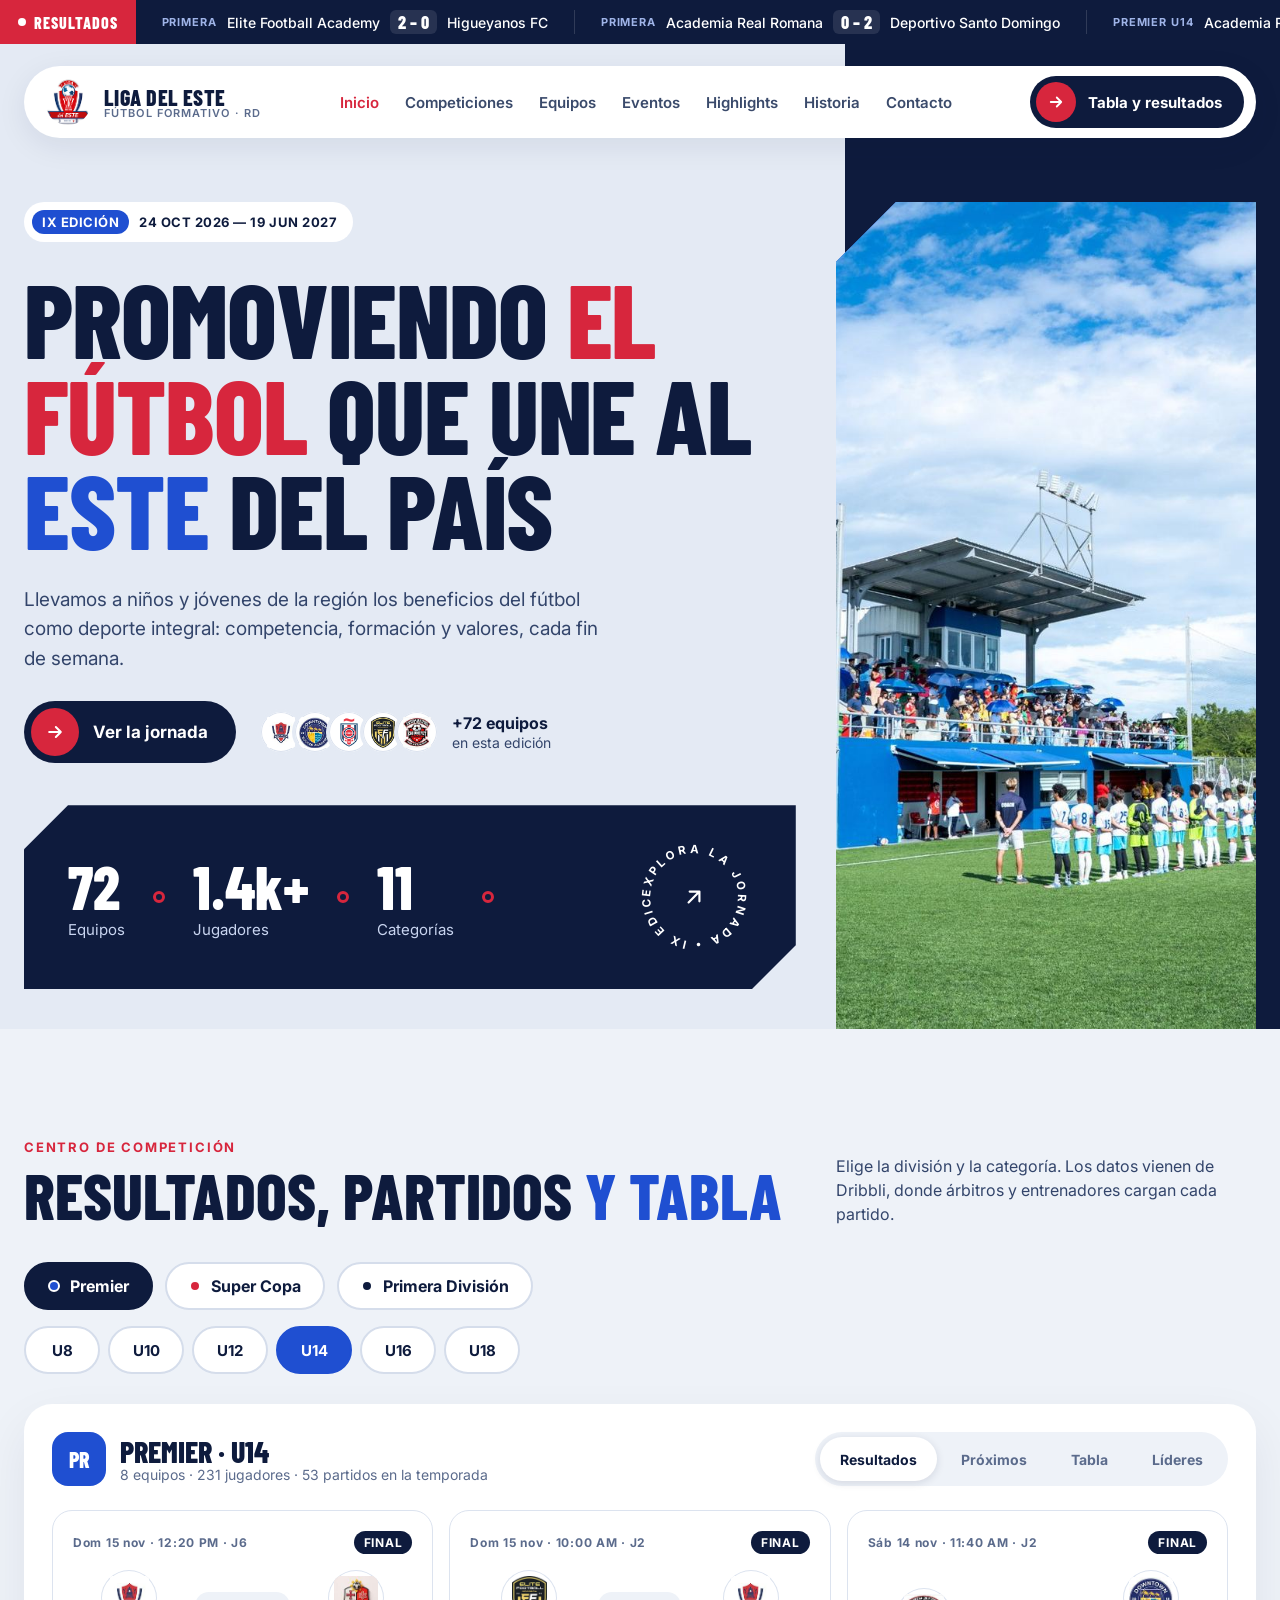
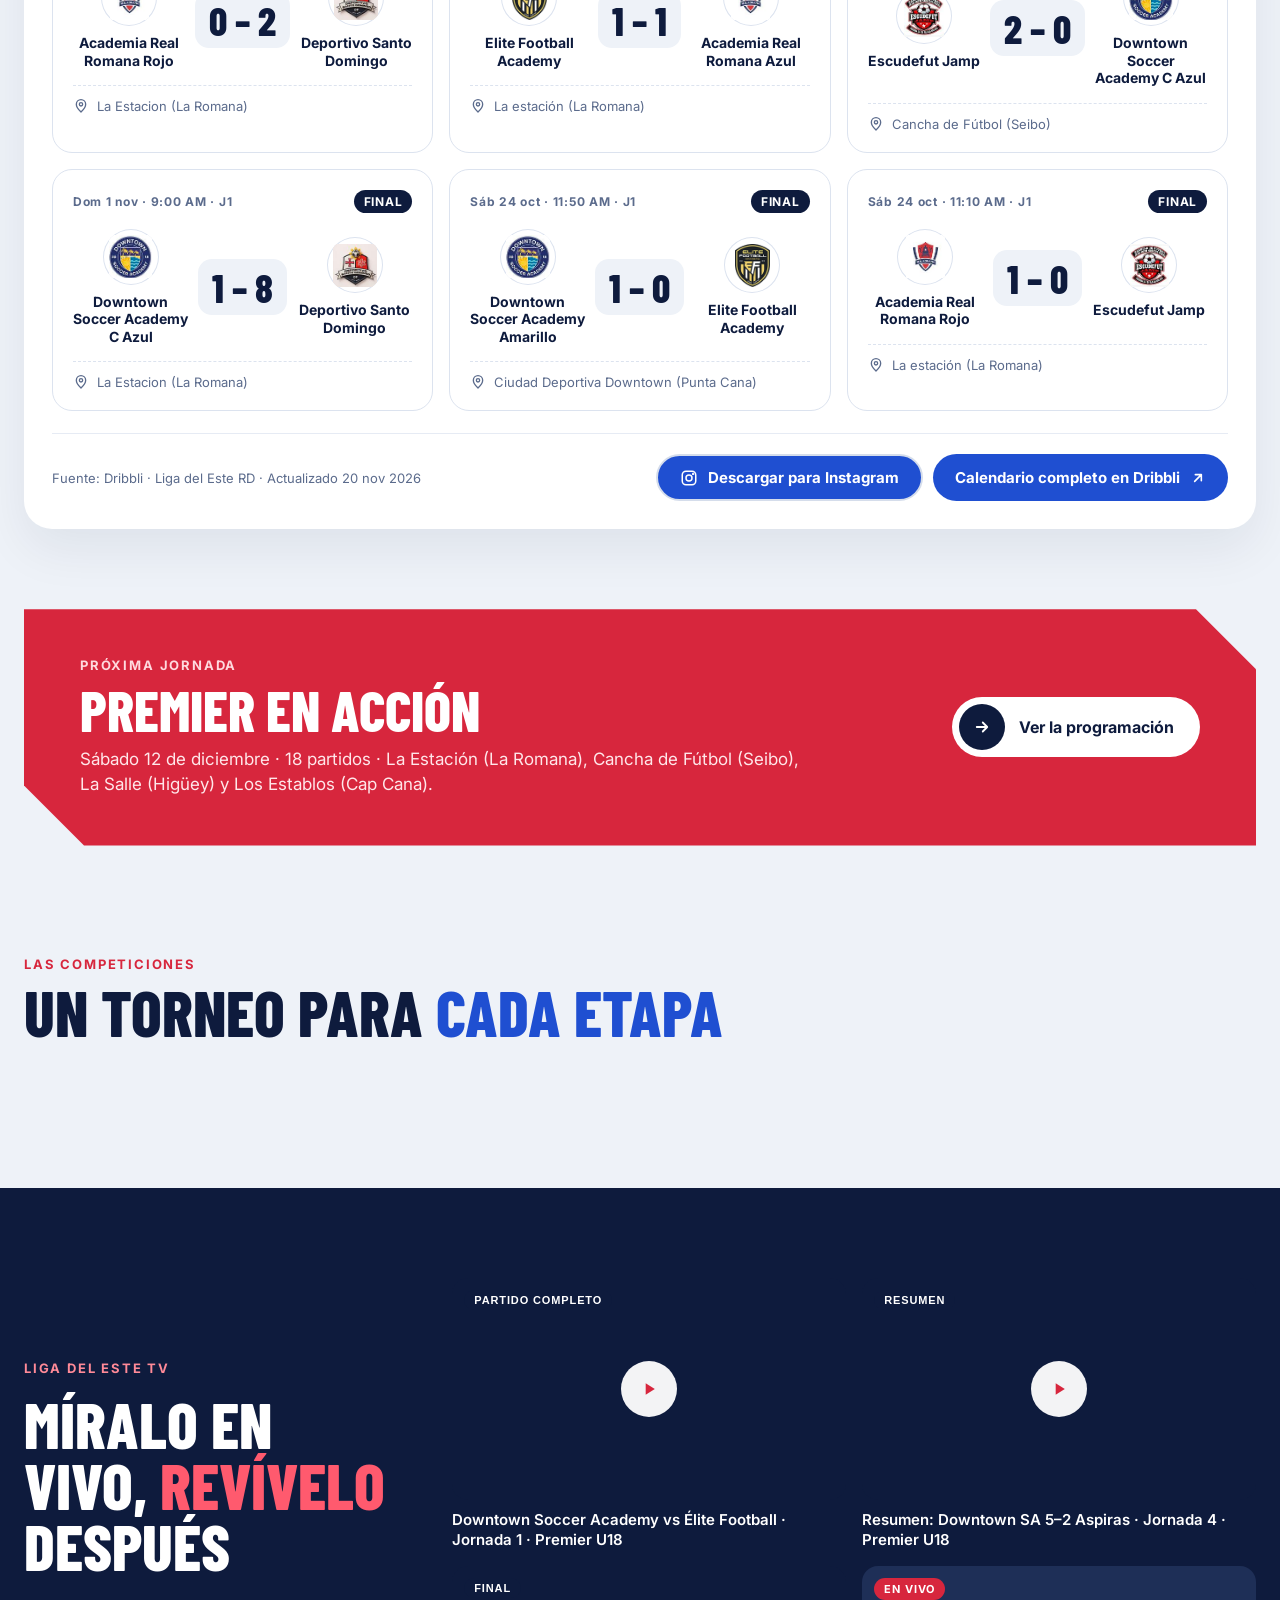
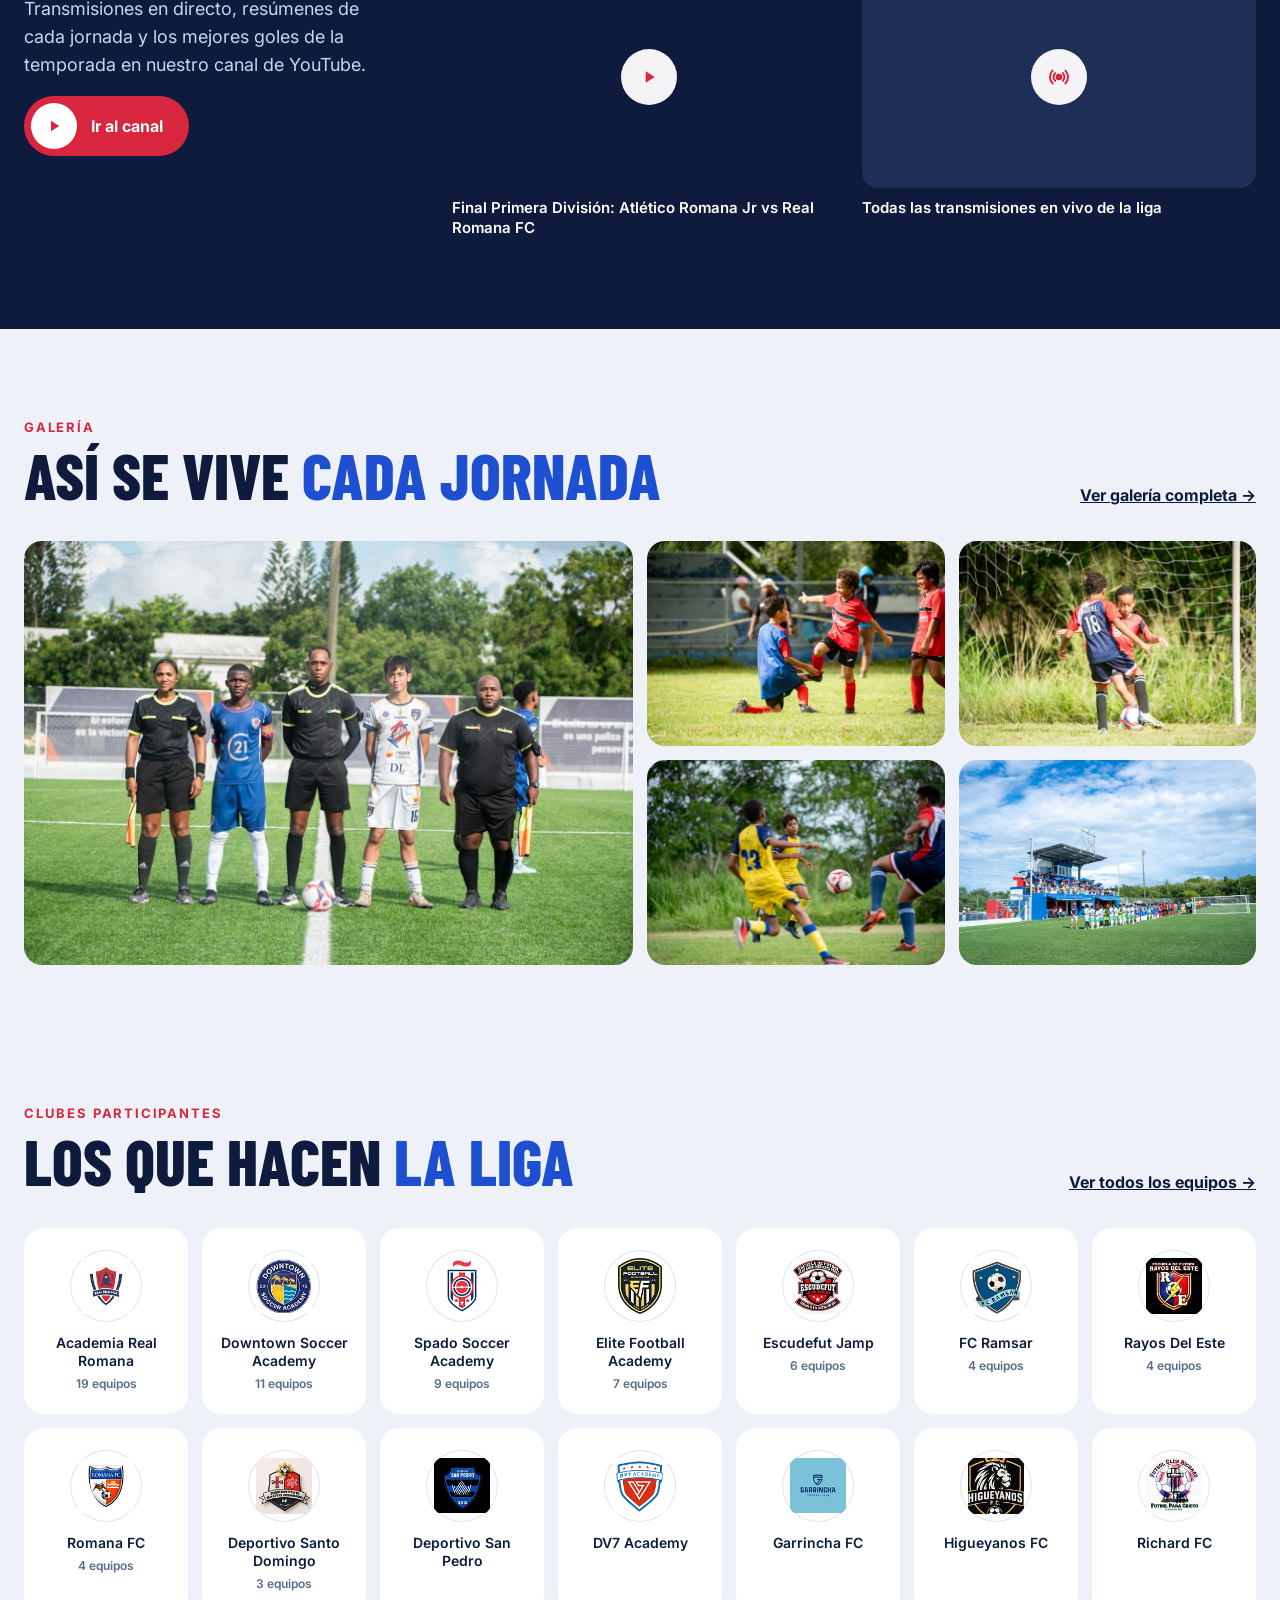
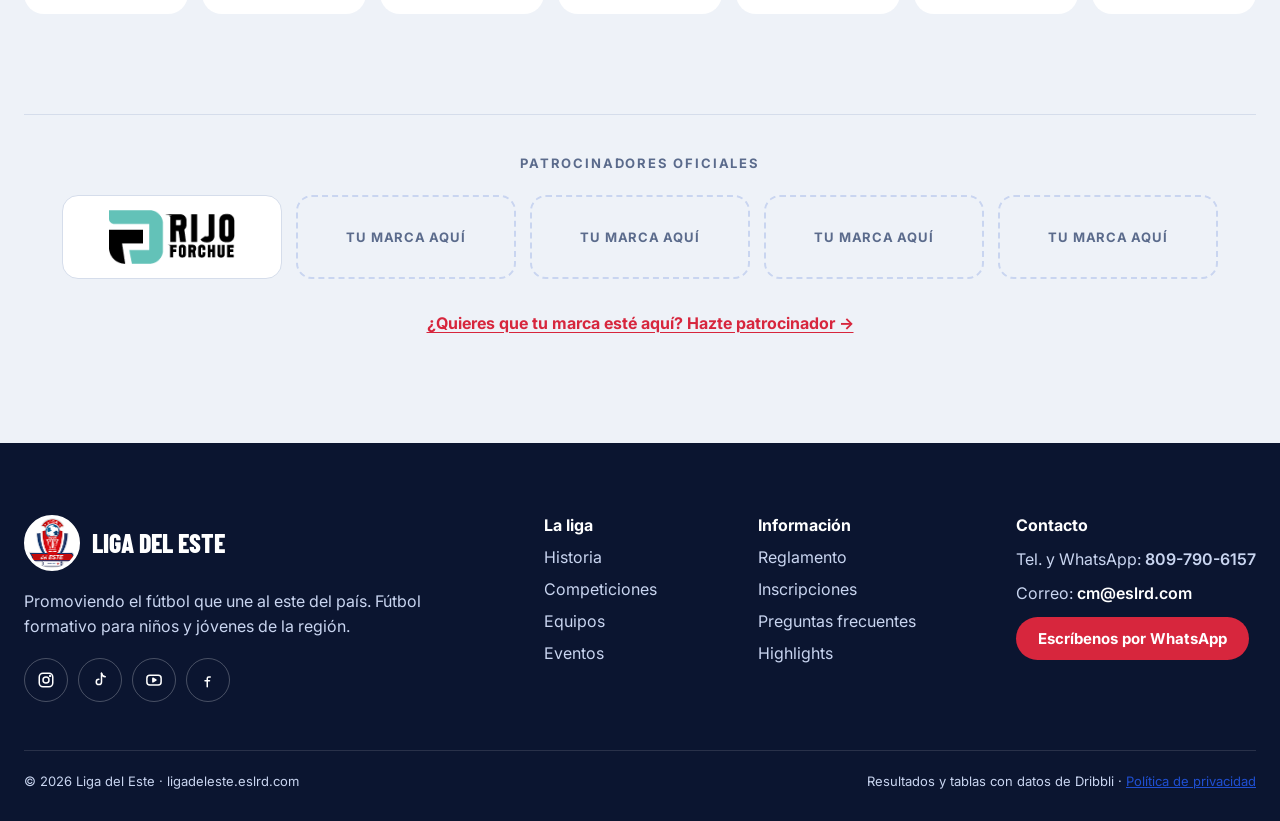
==== index.html @ 8e7ad1dd "Imágenes para Instagram y enlace de Instagram de la liga - Botón "Descargar para Instagram" en Resul" ====
<!doctype html>
<html lang="es">
<head>
<meta charset="utf-8">
<meta name="viewport" content="width=device-width, initial-scale=1">
<title>Liga del Este — Inicio</title>
<meta name="description" content="Liga del Este: fútbol formativo para niños y jóvenes del este de República Dominicana. Resultados, partidos y tabla.">
<link rel="preconnect" href="https://fonts.googleapis.com">
<link rel="preconnect" href="https://fonts.gstatic.com" crossorigin>
<link href="https://fonts.googleapis.com/css2?family=Barlow+Condensed:ital,wght@0,600;0,700;0,800;1,800&amp;family=Inter:wght@400;500;600;700&amp;display=swap" rel="stylesheet">
<link rel="stylesheet" href="css/styles.css">
<script type="module" src="js/app.js"></script>
</head>
<body>

<!-- ===== CINTILLO DE RESULTADOS ===== -->
<div class="ticker" aria-label="Últimos resultados">
  <div class="ticker__label"><span class="ticker__dot" aria-hidden="true"></span>RESULTADOS</div>
  <div class="ticker__viewport"><div class="ticker__track" id="ticker-track"></div></div>
</div>

<!-- ===== PORTADA ===== -->
<header class="hero">
  <div class="hero__band" aria-hidden="true"></div>

  <div class="container hero__navwrap">
    <nav class="nav" aria-label="Principal">
      <a class="brand" href="#inicio">
        <span class="brand__badge">LDE</span>
        <span class="brand__text">
          <span class="brand__name">LIGA DEL ESTE</span>
          <span class="brand__tag">FÚTBOL FORMATIVO · RD</span>
        </span>
      </a>
      <div class="nav__links" id="nav-links">
        <a href="#inicio" aria-current="page">Inicio</a>
        <a href="#competicion">Competiciones</a>
        <a href="#clubes">Equipos</a>
        <a href="#eventos">Eventos</a>
        <a href="#tv">Highlights</a>
        <a href="historia.html">Historia</a>
        <a href="#contacto">Contacto</a>
      </div>
      <div class="nav__spacer"></div>
      <button class="nav__menubtn" type="button" aria-label="Abrir menú" aria-expanded="false" aria-controls="nav-links">
        <svg width="22" height="22" viewBox="0 0 24 24" fill="none" stroke="#0E1B3D" stroke-width="2" stroke-linecap="round" aria-hidden="true"><path d="M4 7h16M4 12h16M4 17h16"></path></svg>
      </button>
      <a class="btn btn--dark btn--sm nav__cta" href="#competicion">
        <span class="btn__icon"><svg width="18" height="18" viewBox="0 0 24 24" fill="none" stroke="#FFFFFF" stroke-width="2.4" stroke-linecap="round" stroke-linejoin="round" aria-hidden="true"><path d="M5 12h14M13 6l6 6-6 6"></path></svg></span>
        Tabla y resultados
      </a>
    </nav>
  </div>

  <div id="inicio" class="container hero__main">
    <div class="hero__copy">
      <div class="edition-chip"><span class="edition-chip__tag">IX EDICIÓN</span>24 OCT 2026 — 19 JUN 2027</div>
      <h1 class="hero__title">Promoviendo <span class="accent-red">el fútbol</span> que une al <span class="accent-blue">este</span> del país</h1>
      <p class="hero__lead">Llevamos a niños y jóvenes de la región los beneficios del fútbol como deporte integral: competencia, formación y valores, cada fin de semana.</p>
      <div class="hero__actions">
        <a class="btn btn--dark btn--lg" href="#competicion">
          <span class="btn__icon"><svg width="20" height="20" viewBox="0 0 24 24" fill="none" stroke="#FFFFFF" stroke-width="2.4" stroke-linecap="round" stroke-linejoin="round" aria-hidden="true"><path d="M5 12h14M13 6l6 6-6 6"></path></svg></span>
          Ver la jornada
        </a>
        <div class="crest-stack">
          <div class="crest-stack__list" id="hero-crests"></div>
          <div class="crest-stack__text"><strong id="hero-teams">+72 equipos</strong><br>en esta edición</div>
        </div>
      </div>

      <div class="stats" id="hero-stats">
        <a class="spin-link" href="#competicion" aria-label="Explora la jornada">
          <svg class="spin-link__ring" width="116" height="116" viewBox="0 0 116 116" aria-hidden="true">
            <defs><path id="lde-circ" d="M58,58 m-44,0 a44,44 0 1,1 88,0 a44,44 0 1,1 -88,0"></path></defs>
            <text fill="#FFFFFF" font-family="Inter, sans-serif" font-size="11.5" font-weight="700" letter-spacing="3.2"><textPath href="#lde-circ">EXPLORA LA JORNADA • IX EDICIÓN •</textPath></text>
          </svg>
          <span class="spin-link__arrow">
            <svg width="26" height="26" viewBox="0 0 24 24" fill="none" stroke="#FFFFFF" stroke-width="2" stroke-linecap="round" stroke-linejoin="round" aria-hidden="true"><path d="M7 17L17 7M8 7h9v9"></path></svg>
          </span>
        </a>
      </div>
    </div>

    <!-- Foto principal: reemplazar el SVG por <img src="..." alt="..."> con una foto de jornada -->
    <div class="hero__photo" id="hero-photo" role="img" aria-label="Espacio para foto de acción de una jornada">
      <svg viewBox="0 0 400 560" preserveAspectRatio="xMidYMid slice" aria-hidden="true">
        <rect width="400" height="560" fill="#1A44B8"></rect>
        <g fill="none" stroke="#FFFFFF" stroke-opacity=".22" stroke-width="3">
          <rect x="30" y="30" width="340" height="500"></rect>
          <line x1="30" y1="280" x2="370" y2="280"></line>
          <circle cx="200" cy="280" r="62"></circle>
          <rect x="110" y="30" width="180" height="90"></rect>
          <rect x="110" y="440" width="180" height="90"></rect>
          <rect x="160" y="30" width="80" height="34"></rect>
          <rect x="160" y="496" width="80" height="34"></rect>
        </g>
        <circle cx="200" cy="280" r="5" fill="#FFFFFF" fill-opacity=".4"></circle>
      </svg>
      <div class="hero__caption">
        <svg width="26" height="26" viewBox="0 0 24 24" fill="none" stroke="#FFFFFF" stroke-width="1.8" stroke-linecap="round" stroke-linejoin="round" aria-hidden="true"><rect x="3" y="5" width="18" height="14" rx="2"></rect><circle cx="12" cy="12" r="3.5"></circle><path d="M8 5l1.5-2h5L16 5"></path></svg>
        <div><strong>Foto de jornada</strong><br><span>Reemplazar por una foto de acción con la valla de la liga</span></div>
      </div>
    </div>
  </div>
</header>

<main>

<!-- ===== CENTRO DE COMPETICIÓN ===== -->
<section id="competicion" class="container competition">
  <div class="section-head">
    <div class="section-head__text">
      <span class="kicker">CENTRO DE COMPETICIÓN</span>
      <h2 class="section-title">Resultados, partidos <span class="accent-blue">y tabla</span></h2>
    </div>
    <p class="competition__intro">Elige la división y la categoría. Los datos vienen de Dribbli, donde árbitros y entrenadores cargan cada partido.</p>
  </div>

  <div class="div-tabs" id="div-tabs" role="tablist" aria-label="División"></div>
  <div class="cat-pills" id="cat-pills" role="group" aria-label="Categoría"></div>

  <div class="panel">
    <div class="panel__head">
      <div class="panel__id">
        <div class="panel__badge" id="panel-badge"></div>
        <div style="display:flex;flex-direction:column">
          <span class="panel__title" id="panel-title"></span>
          <span class="panel__meta" id="panel-meta"></span>
        </div>
      </div>
      <div class="view-tabs" id="view-tabs" role="tablist" aria-label="Vista"></div>
    </div>

    <div id="panel-body" aria-live="polite"></div>

    <div class="panel__foot">
      <span class="panel__source" id="panel-source">Fuente: Dribbli · Liga del Este RD · Actualizado 19 nov 2026</span>
      <div class="panel__actions">
        <button type="button" class="btn btn--plain btn--ig" id="share-ig">
          <svg width="18" height="18" viewBox="0 0 24 24" fill="none" stroke="currentColor" stroke-width="2" stroke-linecap="round" stroke-linejoin="round" aria-hidden="true"><rect x="3" y="3" width="18" height="18" rx="5"></rect><circle cx="12" cy="12" r="4"></circle><circle cx="17.5" cy="6.5" r=".6" fill="currentColor"></circle></svg>
          Descargar para Instagram
        </button>
        <a class="btn btn--plain" id="dribbli-link" href="https://app.dribbli.com/" target="_blank" rel="noopener">Calendario completo en Dribbli</a>
      </div>
    </div>
  </div>
</section>

<!-- ===== PRÓXIMA JORNADA ===== -->
<section id="eventos" class="container banner-section">
  <div class="banner">
    <div class="banner__text">
      <span class="banner__kicker" id="banner-kicker">ESTE FIN DE SEMANA</span>
      <span class="banner__title" id="banner-title">Super Copa U12 y Primera División en acción</span>
      <span class="banner__lead" id="banner-lead">Sábado 21 de noviembre · La Estación (La Romana), Ciudad Deportiva Downtown (Punta Cana) y FC Ramsar.</span>
    </div>
    <a class="btn btn--light btn--md" href="#competicion">
      <span class="btn__icon"><svg width="18" height="18" viewBox="0 0 24 24" fill="none" stroke="#FFFFFF" stroke-width="2.4" stroke-linecap="round" stroke-linejoin="round" aria-hidden="true"><path d="M5 12h14M13 6l6 6-6 6"></path></svg></span>
      Ver la programación
    </a>
  </div>
</section>

<!-- ===== DIVISIONES ===== -->
<section id="divisiones" class="container divisions">
  <div class="section-head__text" style="margin-bottom:36px">
    <span class="kicker">LAS COMPETICIONES</span>
    <h2 class="section-title">Un torneo para <span class="accent-blue">cada etapa</span></h2>
  </div>
  <div class="div-grid" id="div-grid"></div>
</section>

<!-- ===== LIGA DEL ESTE TV ===== -->
<section id="tv" class="tv">
  <div class="container tv__inner">
    <div class="tv__copy">
      <span class="kicker">LIGA DEL ESTE TV</span>
      <h2 class="section-title">Míralo en vivo, <span class="accent-red">revívelo</span> después</h2>
      <p class="tv__lead">Transmisiones en directo, resúmenes de cada jornada y los mejores goles de la temporada en nuestro canal de YouTube.</p>
      <a class="btn btn--red btn--md" id="youtube-channel" href="#tv">
        <span class="btn__icon"><svg width="18" height="18" viewBox="0 0 24 24" fill="#D7263D" aria-hidden="true"><path d="M8 5v14l11-7z"></path></svg></span>
        Ir al canal
      </a>
    </div>
    <div class="tv__grid" id="tv-grid"></div>
  </div>
</section>

<!-- ===== GALERÍA DE JORNADAS ===== -->
<section id="galeria" class="container gallery-section">
  <div class="section-head" style="gap:20px">
    <div class="section-head__text">
      <span class="kicker">GALERÍA</span>
      <h2 class="section-title">Así se vive <span class="accent-blue">cada jornada</span></h2>
    </div>
    <a class="clubs__all" href="historia.html#galeria">Ver galería completa →</a>
  </div>
  <div class="gallery" id="gallery-home"></div>
</section>

<!-- ===== CLUBES ===== -->
<section id="clubes" class="container clubs">
  <div class="section-head" style="gap:20px">
    <div class="section-head__text">
      <span class="kicker">CLUBES PARTICIPANTES</span>
      <h2 class="section-title">Los que hacen <span class="accent-blue">la liga</span></h2>
    </div>
    <a class="clubs__all" href="#clubes">Ver todos los equipos →</a>
  </div>
  <div class="club-grid" id="club-grid"></div>
</section>

<!-- ===== PATROCINADORES ===== -->
<section class="container sponsors" aria-label="Patrocinadores">
  <div class="sponsors__inner">
    <span class="kicker">PATROCINADORES OFICIALES</span>
    <div class="sponsors__row" id="sponsor-row"></div>
    <button type="button" class="sponsors__cta" data-form="patrocinio" aria-haspopup="dialog">¿Quieres que tu marca esté aquí? Hazte patrocinador →</button>
  </div>
</section>

</main>

<!-- ===== PIE ===== -->
<footer id="contacto" class="footer">
  <div class="container footer__inner">
    <div class="footer__cols">
      <div class="footer__about">
        <div class="footer__brand"><span class="brand__badge">LDE</span><span>LIGA DEL ESTE</span></div>
        <p>Promoviendo el fútbol que une al este del país. Fútbol formativo para niños y jóvenes de la región.</p>
        <div class="socials">
          <a href="#contacto" data-social="instagram" aria-label="Instagram"><svg width="18" height="18" viewBox="0 0 24 24" fill="none" stroke="#FFFFFF" stroke-width="2" stroke-linecap="round" stroke-linejoin="round" aria-hidden="true"><rect x="3" y="3" width="18" height="18" rx="5"></rect><circle cx="12" cy="12" r="4"></circle><circle cx="17.5" cy="6.5" r=".6" fill="#FFFFFF"></circle></svg></a>
          <a href="#contacto" data-social="tiktok" aria-label="TikTok"><svg width="18" height="18" viewBox="0 0 24 24" fill="none" stroke="#FFFFFF" stroke-width="2" stroke-linecap="round" stroke-linejoin="round" aria-hidden="true"><path d="M14 3v11.5a3.5 3.5 0 1 1-3.5-3.5"></path><path d="M14 3c.5 2.6 2.4 4.4 5 4.6"></path></svg></a>
          <a href="#contacto" data-social="youtube" aria-label="YouTube"><svg width="18" height="18" viewBox="0 0 24 24" fill="none" stroke="#FFFFFF" stroke-width="2" stroke-linecap="round" stroke-linejoin="round" aria-hidden="true"><rect x="2.5" y="5.5" width="19" height="13" rx="4"></rect><path d="M10.5 9.5l4 2.5-4 2.5z" fill="#FFFFFF"></path></svg></a>
          <a href="#contacto" data-social="facebook" aria-label="Facebook"><svg width="18" height="18" viewBox="0 0 24 24" fill="none" stroke="#FFFFFF" stroke-width="2" stroke-linecap="round" stroke-linejoin="round" aria-hidden="true"><path d="M15 8h-2a2 2 0 0 0-2 2v11M8 13h6"></path></svg></a>
        </div>
      </div>
      <div class="footer__col">
        <span class="footer__col-title">La liga</span>
        <a href="historia.html">Historia</a>
        <a href="#competicion">Competiciones</a>
        <a href="#clubes">Equipos</a>
        <a href="#eventos">Eventos</a>
      </div>
      <div class="footer__col">
        <span class="footer__col-title">Información</span>
        <a href="https://drive.google.com/drive/folders/1HwOxD4nwaL37IVl1x7W2x7lbtNRferh2?usp=sharing" data-link="reglamento" target="_blank" rel="noopener">Reglamento</a>
        <a href="#inscripciones" data-form="inscripcion">Inscripciones</a>
        <a href="preguntas-frecuentes.html">Preguntas frecuentes</a>
        <a href="#tv">Highlights</a>
      </div>
      <div class="footer__col footer__col--contact">
        <span class="footer__col-title">Contacto</span>
        <span>Tel. y WhatsApp: <a class="footer__contact" href="https://wa.me/18097906157" target="_blank" rel="noopener">809-790-6157</a></span>
        <span>Correo: <span class="footer__contact" style="user-select:all">cm@eslrd.com</span></span>
        <a class="btn btn--red btn--plain" data-whatsapp="Hola, quiero información sobre la Liga del Este." href="https://wa.me/18097906157" target="_blank" rel="noopener">Escríbenos por WhatsApp</a>
      </div>
    </div>
    <div class="footer__bottom">
      <span>© 2026 Liga del Este · ligadeleste.eslrd.com</span>
      <span>Resultados y tablas con datos de Dribbli · <a href="privacidad.html">Política de privacidad</a></span>
    </div>
  </div>
</footer>

<dialog class="lightbox" id="lightbox" aria-label="Foto ampliada">
  <button type="button" class="lightbox__close" id="lightbox-close" aria-label="Cerrar foto">
    <svg width="20" height="20" viewBox="0 0 24 24" fill="none" stroke="#0E1B3D" stroke-width="2.4" stroke-linecap="round" aria-hidden="true"><path d="M6 6l12 12M18 6L6 18"></path></svg>
  </button>
  <img id="lightbox-img" src="" alt="">
  <p class="lightbox__caption" id="lightbox-caption"></p>
</dialog>

<dialog class="lightbox video-dialog" id="video-dialog" aria-label="Video">
  <button type="button" class="lightbox__close" id="video-close" aria-label="Cerrar video">
    <svg width="20" height="20" viewBox="0 0 24 24" fill="none" stroke="#0E1B3D" stroke-width="2.4" stroke-linecap="round" aria-hidden="true"><path d="M6 6l12 12M18 6L6 18"></path></svg>
  </button>
  <div class="video-dialog__frame" id="video-frame"></div>
</dialog>

</body>
</html>
---- css/styles.css ----
/* Liga del Este — estilos del sitio */

:root {
  --navy: #0E1B3D;
  --navy-deep: #0B1530;
  --red: #D7263D;
  --blue: #1F4FD1;
  --blue-dark: #1A44B8;
  --bg: #EEF2F8;
  --bg-hero: #E4EAF4;
  --white: #FFFFFF;
  --ink-2: #33456B;
  --ink-3: #3A4A6B;
  --muted: #5B6B8C;
  --line: #DCE3EF;
  --line-2: #D5DDEB;
  --line-3: #E6EBF4;
  --soft: #C9D5F0;
  --tick-label: #9FB4E8;

  --font-display: 'Barlow Condensed', sans-serif;
  --font-body: Inter, system-ui, sans-serif;
  --container: 1360px;
  --shadow-card: 0 14px 30px rgba(14, 27, 61, .14);
}

* { box-sizing: border-box; }

body {
  margin: 0;
  background: var(--bg);
  color: var(--navy);
  font-family: var(--font-body);
  overflow-x: hidden;
}

a { color: var(--blue); }
a:hover { color: var(--navy); }

.container {
  max-width: var(--container);
  margin: 0 auto;
  padding-left: 24px;
  padding-right: 24px;
}

.display { font-family: var(--font-display); font-weight: 800; }
.accent-red { color: var(--red); }
.accent-blue { color: var(--blue); }

/* ---------- Avatar / escudo ---------- */
.crest {
  border-radius: 50%;
  color: var(--white);
  display: inline-flex;
  align-items: center;
  justify-content: center;
  font-family: var(--font-display);
  font-weight: 800;
  flex-shrink: 0;
}

/* ---------- Botones ---------- */
.btn {
  display: inline-flex;
  align-items: center;
  gap: 14px;
  border-radius: 999px;
  text-decoration: none;
  font-weight: 700;
  flex-shrink: 0;
}
.btn:hover { filter: brightness(1.12); }
.btn__icon {
  border-radius: 50%;
  display: flex;
  align-items: center;
  justify-content: center;
  flex-shrink: 0;
}
.btn--dark { background: var(--navy); color: var(--white); }
.btn--dark:hover { color: var(--white); }
.btn--dark .btn__icon { background: var(--red); }
.btn--light { background: var(--white); color: var(--navy); }
.btn--light:hover { color: var(--navy); }
.btn--light .btn__icon { background: var(--navy); }
.btn--red { background: var(--red); color: var(--white); }
.btn--red:hover { color: var(--white); }
.btn--red .btn__icon { background: var(--white); }

.btn--lg { padding: 7px 28px 7px 7px; font-size: 17px; }
.btn--lg .btn__icon { width: 48px; height: 48px; }
.btn--md { padding: 7px 26px 7px 7px; font-size: 16px; }
.btn--md .btn__icon { width: 46px; height: 46px; }
.btn--sm { padding: 6px 22px 6px 6px; font-size: 15px; gap: 12px; }
.btn--sm .btn__icon { width: 40px; height: 40px; }
.btn--plain { padding: 12px 22px; font-size: 15px; gap: 10px; }

/* ---------- Encabezado de sección ---------- */
.kicker {
  font-size: 13px;
  font-weight: 700;
  letter-spacing: .14em;
  color: var(--red);
}
.section-title {
  margin: 0;
  font-family: var(--font-display);
  font-weight: 800;
  font-size: clamp(40px, 5vw, 64px);
  line-height: .95;
  text-transform: uppercase;
}
.section-head {
  display: flex;
  flex-wrap: wrap;
  justify-content: space-between;
  align-items: flex-end;
  gap: 24px;
  margin-bottom: 36px;
}
.section-head__text { display: flex; flex-direction: column; gap: 10px; }

/* ---------- Cintillo de resultados ---------- */
.ticker {
  background: var(--navy);
  color: var(--white);
  display: flex;
  align-items: stretch;
  height: 44px;
  font-size: 14px;
}
.ticker__label {
  background: var(--red);
  display: flex;
  align-items: center;
  gap: 8px;
  padding: 0 18px;
  font-family: var(--font-display);
  font-weight: 800;
  letter-spacing: .06em;
  font-size: 16px;
  flex-shrink: 0;
  z-index: 2;
}
.ticker__dot { width: 8px; height: 8px; border-radius: 50%; background: var(--white); }
.ticker__viewport { overflow: hidden; flex: 1; display: flex; align-items: center; }
.ticker__track {
  display: flex;
  width: max-content;
  animation: lde-tick 70s linear infinite;
}
.ticker__track:hover { animation-play-state: paused; }
@keyframes lde-tick { from { transform: translateX(0); } to { transform: translateX(-50%); } }
.ticker__item {
  display: flex;
  align-items: center;
  gap: 10px;
  padding: 0 26px;
  border-right: 1px solid rgba(255, 255, 255, .14);
  white-space: nowrap;
}
.ticker__cat { font-size: 11px; font-weight: 700; letter-spacing: .08em; color: var(--tick-label); }
.ticker__team { font-weight: 500; }
.ticker__score {
  font-family: var(--font-display);
  font-weight: 800;
  font-size: 18px;
  background: rgba(255, 255, 255, .1);
  padding: 1px 8px;
  border-radius: 6px;
}

/* ---------- Portada ---------- */
.hero { position: relative; background: var(--bg-hero); }
.hero__band {
  position: absolute;
  top: 0; right: 0; bottom: 0;
  width: 34%;
  background: var(--navy);
}
.hero__navwrap { position: relative; padding-top: 22px; }

.nav {
  position: relative;
  background: var(--white);
  border-radius: 999px;
  padding: 10px 12px 10px 18px;
  display: flex;
  align-items: center;
  gap: 20px;
  box-shadow: 0 8px 30px rgba(14, 27, 61, .08);
}
.brand { display: flex; align-items: center; gap: 10px; text-decoration: none; color: var(--navy); }
.brand:hover { color: var(--navy); }
.brand__badge {
  width: 52px; height: 52px;
  border-radius: 50%;
  background: var(--navy);
  border: 3px solid var(--red);
  display: flex;
  align-items: center;
  justify-content: center;
  color: var(--white);
  font-family: var(--font-display);
  font-weight: 800;
  font-size: 18px;
  letter-spacing: .02em;
  flex-shrink: 0;
}
.brand__text { display: flex; flex-direction: column; line-height: 1; }
.brand__name { font-family: var(--font-display); font-weight: 800; font-size: 22px; letter-spacing: .02em; }
.brand__tag { font-size: 11px; font-weight: 600; color: var(--muted); letter-spacing: .1em; }

.nav__links {
  display: flex;
  flex: 1;
  justify-content: center;
  gap: 26px;
  font-weight: 600;
  font-size: 15px;
}
.nav__links a { color: var(--ink-3); text-decoration: none; }
.nav__links a:hover,
.nav__links a[aria-current="page"] { color: var(--red); }
.nav__spacer { flex: 1; display: none; }
.nav__menubtn {
  display: none;
  width: 48px; height: 48px;
  border-radius: 50%;
  border: 1px solid var(--line-2);
  background: var(--white);
  align-items: center;
  justify-content: center;
  cursor: pointer;
  flex-shrink: 0;
}

@media (max-width: 980px) {
  .nav__links { display: none; }
  .nav__spacer { display: block; }
  .nav__menubtn { display: inline-flex; }
  .nav.is-open .nav__links {
    display: flex;
    flex-direction: column;
    gap: 4px;
    position: absolute;
    top: calc(100% + 10px);
    left: 0; right: 0;
    background: var(--white);
    border-radius: 24px;
    padding: 12px;
    box-shadow: 0 20px 50px rgba(14, 27, 61, .14);
    z-index: 10;
  }
  .nav.is-open .nav__links a { padding: 12px 14px; border-radius: 12px; }
  .nav.is-open .nav__links a:hover { background: var(--bg); }
}
@media (max-width: 560px) {
  .nav__cta { display: none; }
  .brand__tag { display: none; }
}

.hero__main {
  position: relative;
  padding-top: 64px;
  display: flex;
  flex-wrap: wrap;
  gap: 40px;
  align-items: stretch;
}
.hero__copy {
  flex: 999 1 560px;
  min-width: 0;
  display: flex;
  flex-direction: column;
  gap: 28px;
  padding-bottom: 40px;
}
.edition-chip {
  display: inline-flex;
  align-self: flex-start;
  align-items: center;
  gap: 10px;
  background: var(--white);
  border-radius: 999px;
  padding: 8px 16px 8px 8px;
  font-size: 13px;
  font-weight: 700;
  letter-spacing: .04em;
}
.edition-chip__tag { background: var(--blue); color: var(--white); border-radius: 999px; padding: 4px 10px; }
.hero__title {
  margin: 0;
  font-family: var(--font-display);
  font-weight: 800;
  font-size: clamp(52px, 7vw, 104px);
  line-height: .92;
  letter-spacing: -.01em;
  text-transform: uppercase;
}
.hero__lead { margin: 0; font-size: 19px; line-height: 1.55; color: var(--ink-2); max-width: 600px; }
.hero__actions { display: flex; flex-wrap: wrap; align-items: center; gap: 22px; }
.crest-stack { display: flex; align-items: center; gap: 12px; }
.crest-stack__list { display: flex; padding-left: 12px; }
.crest-stack__list .crest { width: 46px; height: 46px; margin-left: -12px; border: 3px solid var(--bg-hero); font-size: 15px; }
.crest-stack__text { font-size: 14px; line-height: 1.3; color: var(--ink-2); }
.crest-stack__text strong { color: var(--navy); font-size: 16px; }

.stats {
  margin-top: 14px;
  background: var(--navy);
  color: var(--white);
  clip-path: polygon(44px 0, 100% 0, 100% calc(100% - 44px), calc(100% - 44px) 100%, 0 100%, 0 44px);
  padding: 34px 44px;
  display: flex;
  flex-wrap: wrap;
  align-items: center;
  gap: 28px;
}
.stat { display: flex; align-items: center; gap: 28px; }
.stat__body { display: flex; flex-direction: column; gap: 4px; }
.stat__num { font-family: var(--font-display); font-weight: 800; font-size: 60px; line-height: 1; }
.stat__label { font-size: 15px; color: var(--soft); }
.stat__ring { width: 12px; height: 12px; border-radius: 50%; border: 3px solid var(--red); }
.spin-link { position: relative; width: 116px; height: 116px; display: block; margin-left: auto; }
.spin-link__ring { animation: lde-spin 22s linear infinite; transform-origin: 50% 50%; }
@keyframes lde-spin { to { transform: rotate(360deg); } }
.spin-link__arrow { position: absolute; inset: 0; display: flex; align-items: center; justify-content: center; }

.hero__photo {
  flex: 1 1 420px;
  min-width: 0;
  min-height: 560px;
  position: relative;
  background: var(--blue);
  clip-path: polygon(60px 0, 100% 0, 100% 100%, 0 100%, 0 60px);
  overflow: hidden;
}
.hero__photo > svg,
.hero__photo > img { position: absolute; inset: 0; width: 100%; height: 100%; object-fit: cover; }
.hero__caption {
  position: absolute;
  left: 24px; right: 24px; bottom: 24px;
  background: rgba(14, 27, 61, .78);
  color: var(--white);
  border-radius: 14px;
  padding: 16px 18px;
  display: flex;
  align-items: center;
  gap: 14px;
  font-size: 14px;
  line-height: 1.4;
}
.hero__caption span { color: var(--soft); }

@media (prefers-reduced-motion: reduce) {
  .ticker__track, .spin-link__ring { animation: none; }
}

/* ---------- Centro de competición ---------- */
.competition { padding-top: 110px; padding-bottom: 40px; }
.competition__intro { margin: 0; max-width: 420px; color: var(--ink-2); line-height: 1.5; }

.pill {
  display: inline-flex;
  align-items: center;
  gap: 10px;
  border-radius: 999px;
  font-family: var(--font-body);
  font-weight: 700;
  cursor: pointer;
  min-height: 48px;
  border: 2px solid var(--line-2);
  background: var(--white);
  color: var(--navy);
}
.pill:hover { border-color: var(--blue); }
.pill--div { padding: 0 22px; font-size: 16px; }
.pill--div[aria-selected="true"] { border-color: var(--navy); background: var(--navy); color: var(--white); }
.pill--cat { justify-content: center; min-width: 76px; padding: 0 18px; font-size: 15px; }
.pill--cat[aria-pressed="true"] { border-color: var(--cur); background: var(--cur); color: var(--white); }
.pill__dot { width: 12px; height: 12px; border-radius: 50%; border: 2px solid var(--white); }

.div-tabs { display: flex; flex-wrap: wrap; gap: 12px; margin-bottom: 16px; }
.cat-pills { display: flex; flex-wrap: wrap; gap: 8px; margin-bottom: 30px; }

.panel {
  background: var(--white);
  border-radius: 28px;
  padding: 28px;
  box-shadow: 0 20px 50px rgba(14, 27, 61, .07);
}
.panel__head {
  display: flex;
  flex-wrap: wrap;
  justify-content: space-between;
  align-items: center;
  gap: 18px;
  margin-bottom: 24px;
}
.panel__id { display: flex; align-items: center; gap: 14px; }
.panel__badge {
  width: 54px; height: 54px;
  border-radius: 16px;
  background: var(--cur);
  color: var(--white);
  display: flex;
  align-items: center;
  justify-content: center;
  font-family: var(--font-display);
  font-weight: 800;
  font-size: 22px;
}
.panel__title { font-family: var(--font-display); font-weight: 800; font-size: 30px; line-height: 1; text-transform: uppercase; }
.panel__meta { font-size: 14px; color: var(--muted); }

.view-tabs { display: flex; background: var(--bg); border-radius: 999px; padding: 5px; gap: 4px; }
.view-tab {
  border: none;
  border-radius: 999px;
  padding: 0 20px;
  min-height: 44px;
  font-family: var(--font-body);
  font-weight: 700;
  font-size: 14px;
  cursor: pointer;
  background: transparent;
  color: var(--muted);
}
.view-tab[aria-selected="true"] { background: var(--white); color: var(--navy); box-shadow: 0 2px 8px rgba(14, 27, 61, .12); }

.matches { display: grid; grid-template-columns: repeat(auto-fill, minmax(320px, 1fr)); gap: 16px; }
@media (max-width: 400px) { .matches { grid-template-columns: 1fr; } }

.card { transition: transform .2s, box-shadow .2s; }
.card:hover { transform: translateY(-3px); box-shadow: var(--shadow-card); }

.match {
  border: 1px solid var(--line);
  border-radius: 20px;
  padding: 20px;
  display: flex;
  flex-direction: column;
  gap: 16px;
  background: var(--white);
}
.match__top {
  display: flex;
  justify-content: space-between;
  align-items: center;
  font-size: 12px;
  font-weight: 700;
  letter-spacing: .06em;
  color: var(--muted);
}
.match__tag { border-radius: 999px; padding: 4px 10px; }
.match__tag--final { background: var(--navy); color: var(--white); }
.match__tag--sched { background: #E6EDFF; color: var(--blue); }
.match__teams { display: grid; grid-template-columns: minmax(0, 1fr) auto minmax(0, 1fr); align-items: center; gap: 10px; }
.match__team { display: flex; flex-direction: column; align-items: center; gap: 8px; text-align: center; font-weight: 700; font-size: 14px; line-height: 1.25; }
.match__team .crest { width: 56px; height: 56px; font-size: 18px; }
.match__score {
  font-family: var(--font-display);
  font-weight: 800;
  font-size: 40px;
  line-height: 1;
  background: var(--bg);
  border-radius: 14px;
  padding: 8px 14px;
  white-space: nowrap;
}
.match__venue {
  display: flex;
  align-items: center;
  gap: 8px;
  font-size: 13px;
  color: var(--muted);
  border-top: 1px dashed var(--line);
  padding-top: 12px;
}

.standings-wrap { overflow-x: auto; border: 1px solid var(--line); border-radius: 20px; }
.standings { width: 100%; border-collapse: collapse; min-width: 640px; font-size: 15px; }
.standings thead tr { background: var(--navy); color: var(--white); font-size: 12px; letter-spacing: .08em; }
.standings th { padding: 14px 8px; }
.standings th:first-child, .standings td:first-child { padding-left: 16px; text-align: left; }
.standings th:nth-child(2) { text-align: left; }
.standings th:last-child, .standings td:last-child { padding-right: 16px; }
.standings td { padding: 12px 8px; text-align: center; }
.standings td:nth-child(2) { text-align: left; }
.standings tbody tr { border-top: 1px solid var(--line-3); }
.standings tbody tr:first-child { background: #F3F6FD; }
.standings__pos {
  display: inline-flex;
  width: 28px; height: 28px;
  border-radius: 8px;
  align-items: center;
  justify-content: center;
  font-weight: 700;
  background: var(--bg);
  color: var(--navy);
}
.standings__pos--top { background: var(--cur); color: var(--white); }
.standings__team { display: flex; align-items: center; gap: 10px; font-weight: 600; }
.standings__team .crest { width: 32px; height: 32px; font-size: 12px; }
.standings__pts { font-family: var(--font-display); font-weight: 800; font-size: 22px; }

.empty {
  border: 2px dashed var(--soft);
  border-radius: 20px;
  padding: 44px 24px;
  display: flex;
  flex-direction: column;
  align-items: center;
  gap: 12px;
  text-align: center;
}
.empty strong { font-size: 18px; }
.empty span { color: var(--muted); max-width: 460px; line-height: 1.5; }

.panel__foot {
  display: flex;
  flex-wrap: wrap;
  justify-content: space-between;
  align-items: center;
  gap: 14px;
  margin-top: 22px;
  padding-top: 20px;
  border-top: 1px solid var(--line-3);
}
.panel__source { font-size: 13px; color: var(--muted); }
.panel__foot .btn { background: var(--cur); color: var(--white); }

/* ---------- Banner próxima jornada ---------- */
.banner-section { padding-top: 40px; padding-bottom: 40px; }
.banner {
  background: var(--red);
  color: var(--white);
  clip-path: polygon(0 0, calc(100% - 60px) 0, 100% 60px, 100% 100%, 60px 100%, 0 calc(100% - 60px));
  padding: 48px 56px;
  display: flex;
  flex-wrap: wrap;
  align-items: center;
  justify-content: space-between;
  gap: 28px;
}
.banner__text { display: flex; flex-direction: column; gap: 10px; max-width: 720px; }
.banner__kicker { font-size: 13px; font-weight: 700; letter-spacing: .14em; color: #FFD9DE; }
.banner__title { font-family: var(--font-display); font-weight: 800; font-size: clamp(36px, 4.4vw, 58px); line-height: .95; text-transform: uppercase; }
.banner__lead { font-size: 17px; line-height: 1.5; color: #FFE7EA; }
@media (max-width: 560px) { .banner { padding: 44px 28px; } }

/* ---------- Divisiones ---------- */
.divisions { padding-top: 70px; padding-bottom: 40px; }
.div-grid { display: grid; grid-template-columns: repeat(auto-fit, minmax(300px, 1fr)); gap: 20px; }
@media (max-width: 400px) { .div-grid { grid-template-columns: 1fr; } }
.div-card { background: var(--white); border-radius: 24px; overflow: hidden; display: flex; flex-direction: column; }
.div-card__head {
  color: var(--white);
  padding: 28px;
  display: flex;
  flex-direction: column;
  gap: 6px;
  min-height: 120px;
  justify-content: flex-end;
}
.div-card__kicker { font-size: 12px; font-weight: 700; letter-spacing: .12em; opacity: .85; }
.div-card__name { font-family: var(--font-display); font-weight: 800; font-size: 44px; line-height: 1; text-transform: uppercase; }
.div-card__body { padding: 24px 28px 28px; display: flex; flex-direction: column; gap: 18px; flex: 1; }
.div-card__cats { display: flex; flex-wrap: wrap; gap: 8px; }
.div-card__cats span { border: 1px solid var(--line); border-radius: 999px; padding: 6px 12px; font-size: 13px; font-weight: 700; }
.div-card__nums { display: flex; gap: 24px; margin-top: auto; }
.div-card__nums div { display: flex; flex-direction: column; }
.div-card__nums strong { font-family: var(--font-display); font-weight: 800; font-size: 34px; line-height: 1; }
.div-card__nums span { font-size: 13px; color: var(--muted); }

/* ---------- TV ---------- */
.tv { background: var(--navy); color: var(--white); margin-top: 70px; }
.tv__inner { padding-top: 90px; padding-bottom: 90px; display: flex; flex-wrap: wrap; gap: 48px; align-items: center; }
.tv__copy { flex: 1 1 380px; display: flex; flex-direction: column; gap: 18px; }
.tv__copy .kicker { color: #FF8A98; }
.tv__copy .accent-red { color: #FF5A6E; }
.tv__lead { margin: 0; font-size: 18px; line-height: 1.55; color: var(--soft); }
.tv__copy .btn { align-self: flex-start; }
.tv__grid { flex: 999 1 560px; min-width: 0; display: grid; grid-template-columns: repeat(2, minmax(0, 1fr)); gap: 16px; }
@media (max-width: 560px) { .tv__grid { grid-template-columns: 1fr; } }
.video { display: flex; flex-direction: column; gap: 10px; }
.video__thumb {
  aspect-ratio: 16 / 9;
  border-radius: 16px;
  position: relative;
  display: flex;
  align-items: center;
  justify-content: center;
}
.video__play {
  width: 56px; height: 56px;
  border-radius: 50%;
  background: rgba(255, 255, 255, .95);
  display: flex;
  align-items: center;
  justify-content: center;
}
.video__tag {
  position: absolute;
  left: 12px; top: 12px;
  color: var(--white);
  font-size: 11px;
  font-weight: 700;
  letter-spacing: .08em;
  padding: 4px 10px;
  border-radius: 999px;
}
.video__title { font-weight: 600; font-size: 15px; line-height: 1.35; }

/* ---------- Clubes ---------- */
.clubs { padding-top: 100px; padding-bottom: 40px; }
.clubs__all { font-weight: 700; color: var(--navy); }
.club-grid { display: grid; grid-template-columns: repeat(auto-fill, minmax(150px, 1fr)); gap: 14px; }
.club {
  background: var(--white);
  border-radius: 20px;
  padding: 22px 12px;
  display: flex;
  flex-direction: column;
  align-items: center;
  gap: 12px;
  text-decoration: none;
  color: var(--navy);
  text-align: center;
  font-weight: 600;
  font-size: 14px;
  line-height: 1.3;
}
.club:hover { color: var(--navy); }
.club .crest { width: 72px; height: 72px; font-size: 24px; }

/* ---------- Patrocinadores ---------- */
.sponsors { padding-top: 60px; padding-bottom: 100px; }
.sponsors__inner {
  border-top: 1px solid var(--line-2);
  padding-top: 40px;
  display: flex;
  flex-direction: column;
  gap: 24px;
  align-items: center;
}
.sponsors .kicker { color: var(--muted); }
.sponsors__row { display: flex; flex-wrap: wrap; justify-content: center; gap: 14px; width: 100%; }
.sponsor-slot {
  flex: 1 1 170px;
  max-width: 220px;
  height: 84px;
  border: 2px dashed var(--soft);
  border-radius: 16px;
  display: flex;
  align-items: center;
  justify-content: center;
  font-weight: 700;
  font-size: 13px;
  letter-spacing: .06em;
  color: var(--muted);
}
.sponsors__cta { font-weight: 700; color: var(--red); }

/* ---------- Pie ---------- */
.footer { background: var(--navy-deep); color: var(--soft); }
.footer__inner { padding-top: 72px; padding-bottom: 32px; display: flex; flex-direction: column; gap: 48px; }
.footer__cols { display: flex; flex-wrap: wrap; gap: 48px; justify-content: space-between; }
.footer__about { flex: 1 1 320px; max-width: 420px; display: flex; flex-direction: column; gap: 18px; }
.footer__about p { margin: 0; line-height: 1.6; }
.footer__brand { display: flex; align-items: center; gap: 12px; }
.footer__brand .brand__badge { width: 56px; height: 56px; font-size: 19px; }
.footer__brand span { font-family: var(--font-display); font-weight: 800; font-size: 26px; color: var(--white); }
.socials { display: flex; gap: 10px; }
.socials a {
  width: 44px; height: 44px;
  border-radius: 50%;
  border: 1px solid rgba(255, 255, 255, .25);
  display: flex;
  align-items: center;
  justify-content: center;
}
.footer__col { display: flex; flex-direction: column; gap: 12px; }
.footer__col--contact { gap: 14px; align-items: flex-start; }
.footer__col-title { color: var(--white); font-weight: 700; }
.footer__col a:not(.btn) { color: var(--soft); text-decoration: none; }
.footer__col a:not(.btn):hover { color: var(--white); }
.footer__bottom {
  border-top: 1px solid rgba(255, 255, 255, .12);
  padding-top: 22px;
  display: flex;
  flex-wrap: wrap;
  justify-content: space-between;
  gap: 12px;
  font-size: 13px;
}

/* ---------- Ajustes móviles ---------- */
@media (max-width: 560px) {
  .stats { padding: 34px 28px; }
  .spin-link { margin-left: 0; }
  .hero__photo { min-height: 420px; }
  .panel { padding: 20px; border-radius: 22px; }
}

/* =========================================================
   Galería de fotos (portada e historia)
   ========================================================= */
.gallery-section { padding-top: 90px; padding-bottom: 40px; }
.gallery {
  display: grid;
  grid-template-columns: repeat(4, minmax(0, 1fr));
  grid-auto-rows: clamp(150px, 16vw, 230px);
  gap: 14px;
}
/* La primera foto va grande; con 5 fotos quedan dos filas parejas. */
.gallery > :first-child { grid-column: span 2; grid-row: span 2; }
@media (max-width: 760px) {
  .gallery { grid-template-columns: repeat(2, minmax(0, 1fr)); grid-auto-rows: 140px; gap: 10px; }
}

.photo {
  position: relative;
  border-radius: 18px;
  overflow: hidden;
  background: var(--navy);
  margin: 0;
  min-width: 0;
}
.photo__btn {
  all: unset;
  display: block;
  width: 100%;
  height: 100%;
  cursor: zoom-in;
}
.photo__btn:focus-visible { outline: 3px solid var(--red); outline-offset: 3px; }
.photo img { width: 100%; height: 100%; object-fit: cover; display: block; transition: transform .4s; }
.photo:hover img { transform: scale(1.04); }
.photo figcaption {
  position: absolute;
  left: 10px; right: 10px; bottom: 10px;
  background: rgba(14, 27, 61, .78);
  color: var(--white);
  border-radius: 10px;
  padding: 8px 12px;
  font-size: 13px;
  line-height: 1.35;
  pointer-events: none;
}
.photo--empty {
  background: var(--white);
  border: 2px dashed var(--soft);
  display: flex;
  flex-direction: column;
  align-items: center;
  justify-content: center;
  gap: 8px;
  color: var(--muted);
  font-size: 13px;
  font-weight: 700;
  letter-spacing: .04em;
  text-align: center;
  padding: 12px;
}
.gallery-note { margin: 18px 0 0; font-size: 13px; color: var(--muted); }

.lightbox {
  border: none;
  padding: 0;
  background: transparent;
  max-width: min(1100px, 94vw);
  max-height: 92vh;
}
.lightbox::backdrop { background: rgba(11, 21, 48, .88); }
.lightbox img { display: block; max-width: 100%; max-height: 80vh; border-radius: 16px; margin: 0 auto; }
.lightbox__caption { color: var(--white); text-align: center; margin-top: 12px; font-size: 15px; }
.lightbox__close {
  position: fixed;
  top: 16px; right: 16px;
  width: 48px; height: 48px;
  border-radius: 50%;
  border: none;
  background: var(--white);
  cursor: pointer;
  display: flex;
  align-items: center;
  justify-content: center;
}

/* =========================================================
   Página Historia
   ========================================================= */
.h-hero__main {
  position: relative;
  padding-top: 64px;
  padding-bottom: 80px;
  display: flex;
  flex-wrap: wrap;
  gap: 40px;
  align-items: center;
}
.h-hero__copy { flex: 999 1 520px; min-width: 0; display: flex; flex-direction: column; gap: 26px; }
.collage {
  flex: 1 1 440px;
  min-width: 0;
  display: grid;
  grid-template-columns: 1.3fr 1fr;
  grid-template-rows: 220px 220px;
  gap: 14px;
}
.collage > :first-child { grid-row: span 2; clip-path: polygon(60px 0, 100% 0, 100% 100%, 0 100%, 0 60px); border-radius: 0; }
@media (max-width: 480px) { .collage { grid-template-rows: 160px 160px; } }

.about { padding-top: 100px; padding-bottom: 40px; display: flex; flex-wrap: wrap; gap: 48px; }
.about__title { flex: 1 1 360px; }
.about__body { flex: 1.4 1 420px; display: flex; flex-direction: column; gap: 18px; font-size: 18px; line-height: 1.6; color: var(--ink-2); }
.about__body p { margin: 0; }
.placeholder-text { color: var(--muted); font-style: italic; }

.h-stats {
  margin-top: 30px;
  background: var(--navy);
  color: var(--white);
  clip-path: polygon(44px 0, 100% 0, 100% calc(100% - 44px), calc(100% - 44px) 100%, 0 100%, 0 44px);
  padding: 40px 44px;
  display: grid;
  grid-template-columns: repeat(auto-fit, minmax(160px, 1fr));
  gap: 28px;
}

.values { padding-top: 60px; padding-bottom: 40px; }
.values__grid { display: grid; grid-template-columns: repeat(auto-fit, minmax(260px, 1fr)); gap: 20px; }
.value {
  background: var(--white);
  border-radius: 24px;
  padding: 30px 28px;
  display: flex;
  flex-direction: column;
  gap: 14px;
}
.value__num { font-family: var(--font-display); font-weight: 800; font-size: 20px; color: var(--red); }
.value__title { font-family: var(--font-display); font-weight: 800; font-size: 36px; line-height: 1; text-transform: uppercase; }
.value p { margin: 0; color: var(--ink-2); line-height: 1.55; }

.editions { padding-top: 80px; padding-bottom: 40px; }
.editions__grid { display: grid; grid-template-columns: repeat(auto-fill, minmax(230px, 1fr)); gap: 14px; }
.edition {
  background: var(--white);
  border-radius: 20px;
  padding: 22px;
  display: flex;
  flex-direction: column;
  gap: 8px;
  min-height: 180px;
}
.edition__num { font-family: var(--font-display); font-weight: 800; font-size: 56px; line-height: .9; color: var(--blue); }
.edition__label { font-size: 12px; font-weight: 700; letter-spacing: .12em; color: var(--muted); }
.edition__dates { font-weight: 700; }
.edition__note { font-size: 14px; color: var(--muted); line-height: 1.45; margin-top: auto; }
.edition--current { background: var(--red); color: var(--white); }
.edition--current .edition__num { color: var(--white); }
.edition--current .edition__label,
.edition--current .edition__note { color: #FFE7EA; }

.venues { padding-top: 80px; padding-bottom: 40px; }
.venues__grid { display: grid; grid-template-columns: repeat(auto-fill, minmax(250px, 1fr)); gap: 14px; }
.venue {
  background: var(--white);
  border-radius: 20px;
  padding: 20px;
  display: flex;
  align-items: center;
  gap: 14px;
}
.venue__icon {
  width: 48px; height: 48px;
  border-radius: 14px;
  background: var(--bg);
  display: flex;
  align-items: center;
  justify-content: center;
  flex-shrink: 0;
}
.venue strong { display: block; font-size: 16px; }
.venue span { font-size: 14px; color: var(--muted); }

.join { padding-top: 60px; padding-bottom: 100px; }

/* La franja azul oscuro solo va detrás de la foto. Cuando la portada se apila
   en una columna (tablet / celular) quedaría detrás del titular y taparía
   las palabras en azul oscuro, así que se oculta. */
@media (max-width: 1100px) {
  .hero__band { display: none; }
}

/* =========================================================
   Logos e integración con YouTube
   ========================================================= */
.crest--logo { background: var(--white); box-shadow: inset 0 0 0 1px var(--line); overflow: hidden; }
.crest--logo img { width: 78%; height: 78%; object-fit: contain; display: block; }
.brand__badge--logo { background: var(--white); border-color: var(--white); overflow: hidden; padding: 0; }
.brand__badge--logo img { width: 100%; height: 100%; object-fit: contain; display: block; }

.sponsor-slot--logo { border: 1px solid var(--line-2); background: var(--white); padding: 14px 20px; }
.sponsor-slot--logo img { max-width: 100%; max-height: 100%; object-fit: contain; display: block; }
a.sponsor-slot--logo:hover { border-color: var(--blue); }

.video__thumb--real {
  border: none;
  padding: 0;
  width: 100%;
  cursor: pointer;
  background-size: cover;
  background-position: center;
  background-color: var(--navy);
}
.video__thumb--real:hover .video__play { transform: scale(1.08); }
.video__thumb--real:focus-visible { outline: 3px solid var(--white); outline-offset: 3px; }
.video__play { transition: transform .2s; }

.video-dialog { width: min(1100px, 94vw); }
.video-dialog__frame { aspect-ratio: 16 / 9; width: 100%; border-radius: 16px; overflow: hidden; background: #000; }
.video-dialog__frame iframe { width: 100%; height: 100%; border: 0; display: block; }

/* Datos en vivo de Dribbli */
.club__count { font-size: 12px; font-weight: 600; color: var(--muted); margin-top: -6px; }
.match__pens { display: block; font-family: var(--font-body); font-size: 11px; font-weight: 600; color: var(--muted); text-align: center; margin-top: 4px; }
.standings__group { font-family: var(--font-display); font-weight: 800; font-size: 22px; text-transform: uppercase; margin: 22px 0 10px; }
.standings__group:first-child { margin-top: 0; }
.standings abbr { text-decoration: none; cursor: help; }
.leaders { min-width: 560px; }
.leaders td:nth-child(3) { text-align: left; }
.leaders th:nth-child(3) { text-align: left; }
.leaders__player { text-align: left !important; font-weight: 600; }
.leaders th:nth-child(2) { text-align: left; }

/* Las 4 vistas (Resultados, Próximos, Tabla, Líderes) se reparten el ancho en celular */
@media (max-width: 560px) {
  .view-tabs { width: 100%; overflow-x: auto; }
  .view-tab { flex: 1 0 auto; padding: 0 10px; font-size: 13px; }
}

/* El titular no debe salirse en pantallas angostas (ni con la letra de respaldo) */
.hero__title { font-size: clamp(40px, 10.5vw, 104px); overflow-wrap: break-word; }

/* =========================================================
   Contacto, WhatsApp y formulario de patrocinio
   ========================================================= */
.sponsors__cta {
  font: inherit;
  font-weight: 700;
  color: var(--red);
  background: none;
  border: none;
  padding: 10px 4px;
  cursor: pointer;
  text-decoration: underline;
  text-underline-offset: 3px;
}
.sponsors__cta:hover { color: var(--navy); }
.sponsors__cta:focus-visible { outline: 3px solid var(--blue); outline-offset: 2px; border-radius: 6px; }
.footer__contact { color: var(--white); font-weight: 600; }

.btn--wa {
  background: #128C4A;
  color: var(--white);
  border: none;
  padding: 14px 24px;
  font-size: 16px;
  font-family: var(--font-body);
  justify-content: center;
  cursor: pointer;
  gap: 10px;
}
.btn--wa:hover { color: var(--white); }

.form-dialog {
  border: none;
  border-radius: 24px;
  padding: 0;
  width: min(560px, calc(100vw - 32px));
  max-height: calc(100dvh - 32px);
  background: var(--white);
  color: var(--navy);
  box-shadow: 0 30px 80px rgba(11, 21, 48, .35);
}
.form-dialog::backdrop { background: rgba(11, 21, 48, .7); }
.form-dialog__form, .form-dialog__done { padding: 32px; display: flex; flex-direction: column; gap: 16px; }
.form-dialog__form[hidden], .form-dialog__done[hidden] { display: none; }
.form-dialog__title { margin: 0; font-family: var(--font-display); font-weight: 800; font-size: 34px; line-height: 1; text-transform: uppercase; }
.form-dialog__lead { margin: 0; color: var(--ink-2); line-height: 1.5; }
.form-dialog__close {
  position: absolute;
  top: 14px; right: 14px;
  width: 44px; height: 44px;
  border-radius: 50%;
  border: 1px solid var(--line-2);
  background: var(--white);
  color: var(--navy);
  display: flex;
  align-items: center;
  justify-content: center;
  cursor: pointer;
}
.form-dialog__error { margin: 0; color: #B3122B; font-weight: 600; font-size: 14px; }
.form-dialog__alt { margin: 0; font-size: 13px; color: var(--muted); line-height: 1.5; }
.field { display: flex; flex-direction: column; gap: 6px; min-width: 0; }
.field label { font-size: 13px; font-weight: 700; letter-spacing: .02em; }
.field__opt { font-weight: 500; color: var(--muted); }
.field input, .field textarea {
  font: inherit;
  font-size: 16px;
  color: var(--navy);
  background: var(--bg);
  border: 2px solid var(--line-2);
  border-radius: 12px;
  padding: 12px 14px;
  min-height: 48px;
  width: 100%;
}
.field textarea { resize: vertical; }
.field input:focus, .field textarea:focus { outline: none; border-color: var(--blue); background: var(--white); }
.field-row { display: grid; grid-template-columns: 1fr 1fr; gap: 14px; }
@media (max-width: 520px) {
  .field-row { grid-template-columns: 1fr; }
  .form-dialog__form, .form-dialog__done { padding: 24px 20px; }
  .form-dialog__title { font-size: 28px; padding-right: 40px; }
}

/* =========================================================
   Páginas de texto (preguntas frecuentes, privacidad)
   ========================================================= */
.hero--page .hero__band { display: none; }
.page-head { position: relative; padding-top: 56px; padding-bottom: 64px; display: flex; flex-direction: column; gap: 22px; }
.page-head__title { font-size: clamp(40px, 8vw, 88px); }

.faq { padding-top: 64px; padding-bottom: 20px; max-width: 900px; display: flex; flex-direction: column; gap: 12px; }
.faq__item { background: var(--white); border-radius: 18px; border: 1px solid var(--line); }
.faq__item[open] { box-shadow: 0 12px 30px rgba(14, 27, 61, .08); }
.faq__q {
  list-style: none;
  cursor: pointer;
  padding: 20px 60px 20px 24px;
  font-weight: 700;
  font-size: 18px;
  position: relative;
  min-height: 44px;
}
.faq__q::-webkit-details-marker { display: none; }
.faq__q::after {
  content: "";
  position: absolute;
  right: 24px; top: 50%;
  width: 10px; height: 10px;
  border-right: 2.5px solid var(--red);
  border-bottom: 2.5px solid var(--red);
  transform: translateY(-70%) rotate(45deg);
  transition: transform .2s;
}
.faq__item[open] .faq__q::after { transform: translateY(-30%) rotate(-135deg); }
.faq__q:focus-visible { outline: 3px solid var(--blue); outline-offset: 2px; border-radius: 18px; }
.faq__a { padding: 0 24px 22px; color: var(--ink-2); line-height: 1.6; font-size: 16px; }
.faq__a p { margin: 0 0 10px; }
.faq__a p:last-child { margin-bottom: 0; }
.faq__a ul { margin: 0 0 10px; padding-left: 20px; }
.faq__a a { font-weight: 600; }

.prose { padding-top: 64px; padding-bottom: 90px; max-width: 760px; color: var(--ink-2); line-height: 1.7; font-size: 17px; }
.prose h2 { font-family: var(--font-display); font-weight: 800; font-size: 30px; line-height: 1.05; text-transform: uppercase; color: var(--navy); margin: 40px 0 12px; }
.prose h3 { font-size: 18px; color: var(--navy); margin: 24px 0 6px; }
.prose p { margin: 0 0 12px; }
.prose ul { padding-left: 20px; margin: 0 0 12px; }
.prose__updated { font-size: 14px; color: var(--muted); }

/* Partes que la liga debe completar antes de publicar */
mark.todo { background: #FFF1B8; color: #5C4400; border-radius: 4px; padding: 0 4px; font-style: italic; }

/* =========================================================
   Formularios con opciones (inscripción)
   ========================================================= */
.form-grid { display: grid; grid-template-columns: 1fr 1fr; gap: 14px; }
.form-grid > * { grid-column: 1 / -1; }
.form-grid > .field--half { grid-column: auto; }
@media (max-width: 520px) { .form-grid > .field--half { grid-column: 1 / -1; } }
.field__hint { font-size: 13px; color: var(--muted); }
.field--choices { border: none; padding: 0; margin: 0; min-width: 0; }
.field--choices legend { font-size: 13px; font-weight: 700; letter-spacing: .02em; padding: 0; margin-bottom: 8px; }
.choices { display: flex; flex-wrap: wrap; gap: 8px; }
.choice { position: relative; cursor: pointer; }
.choice input { position: absolute; opacity: 0; width: 1px; height: 1px; }
.choice span {
  display: inline-flex;
  align-items: center;
  min-height: 44px;
  padding: 0 16px;
  border: 2px solid var(--line-2);
  border-radius: 999px;
  font-weight: 600;
  font-size: 14px;
  background: var(--white);
}
.choice input:checked + span { background: var(--navy); border-color: var(--navy); color: var(--white); }
.choice input:focus-visible + span { outline: 3px solid var(--blue); outline-offset: 2px; }
.consent { display: flex; gap: 10px; align-items: flex-start; font-size: 14px; line-height: 1.45; cursor: pointer; }
.consent input { width: 22px; height: 22px; margin: 0; flex-shrink: 0; accent-color: var(--navy); }
.form-dialog__form .btn--wa { margin-top: 4px; }

/* =========================================================
   Imágenes para Instagram
   ========================================================= */
.panel__actions { display: flex; flex-wrap: wrap; gap: 10px; }
.btn--ig { background: var(--white); color: var(--navy); border: 2px solid var(--line-2); font-family: var(--font-body); cursor: pointer; }
.btn--ig:hover { border-color: var(--navy); filter: none; }
.btn--ig[hidden] { display: none; }
.share-dialog { width: min(620px, calc(100vw - 32px)); }
.share-dialog__body { padding: 28px; display: flex; flex-direction: column; gap: 16px; }
.share-formats { display: flex; gap: 6px; background: var(--bg); border-radius: 999px; padding: 5px; align-self: flex-start; }
.share-formats .view-tab[aria-pressed="true"] { background: var(--white); color: var(--navy); box-shadow: 0 2px 8px rgba(14, 27, 61, .12); }
.share-preview { position: relative; background: var(--bg); border-radius: 16px; padding: 12px; display: flex; justify-content: center; min-height: 200px; }
.share-preview img { max-width: 100%; max-height: 56vh; width: auto; border-radius: 8px; box-shadow: 0 10px 30px rgba(14, 27, 61, .2); transition: opacity .2s; }
.share-preview__loading { position: absolute; inset: 0; display: flex; align-items: center; justify-content: center; font-weight: 700; color: var(--muted); }
.share-preview__loading[hidden] { display: none; }
.share-actions { display: flex; flex-wrap: wrap; gap: 10px; }
.share-actions .share-btn { flex: 1 1 180px; justify-content: center; cursor: pointer; border: none; font-family: var(--font-body); font-size: 16px; }
.share-actions .share-btn[hidden] { display: none; }
@media (max-width: 520px) { .share-dialog__body { padding: 22px 18px; } }
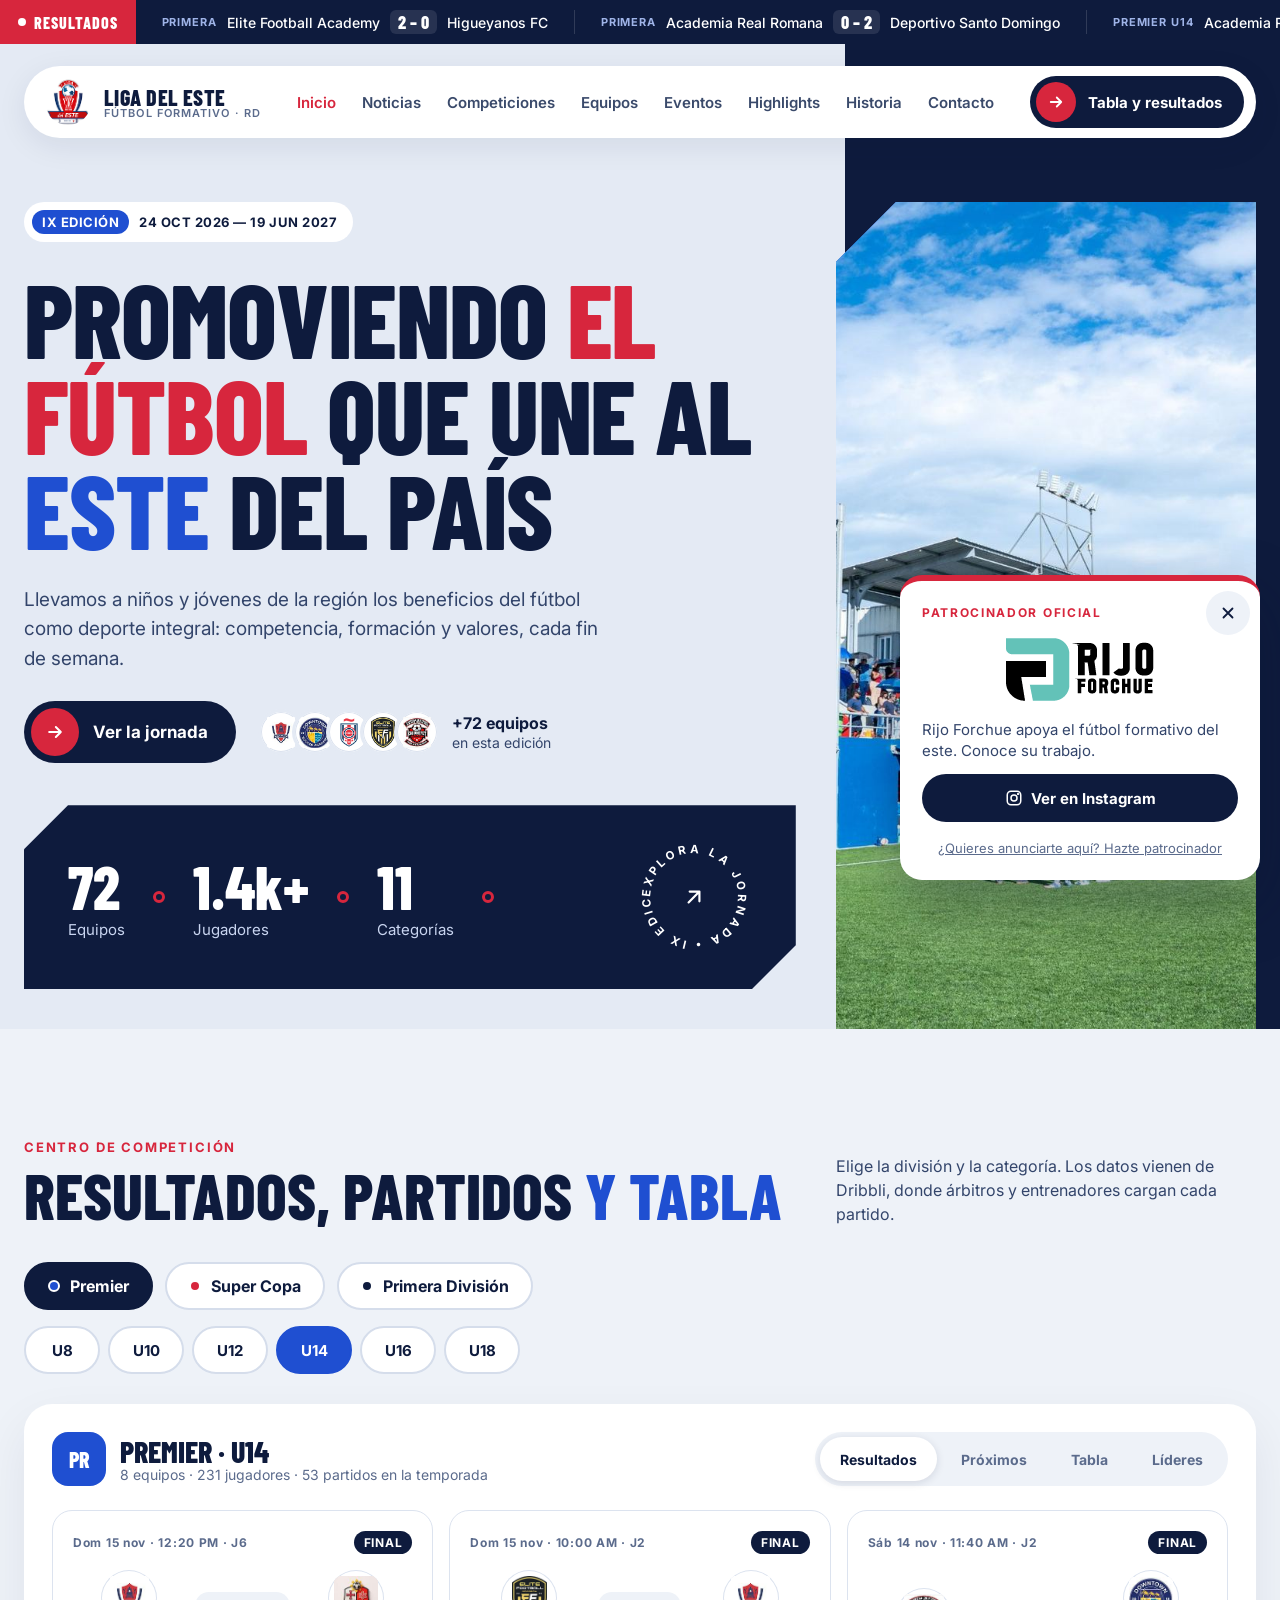
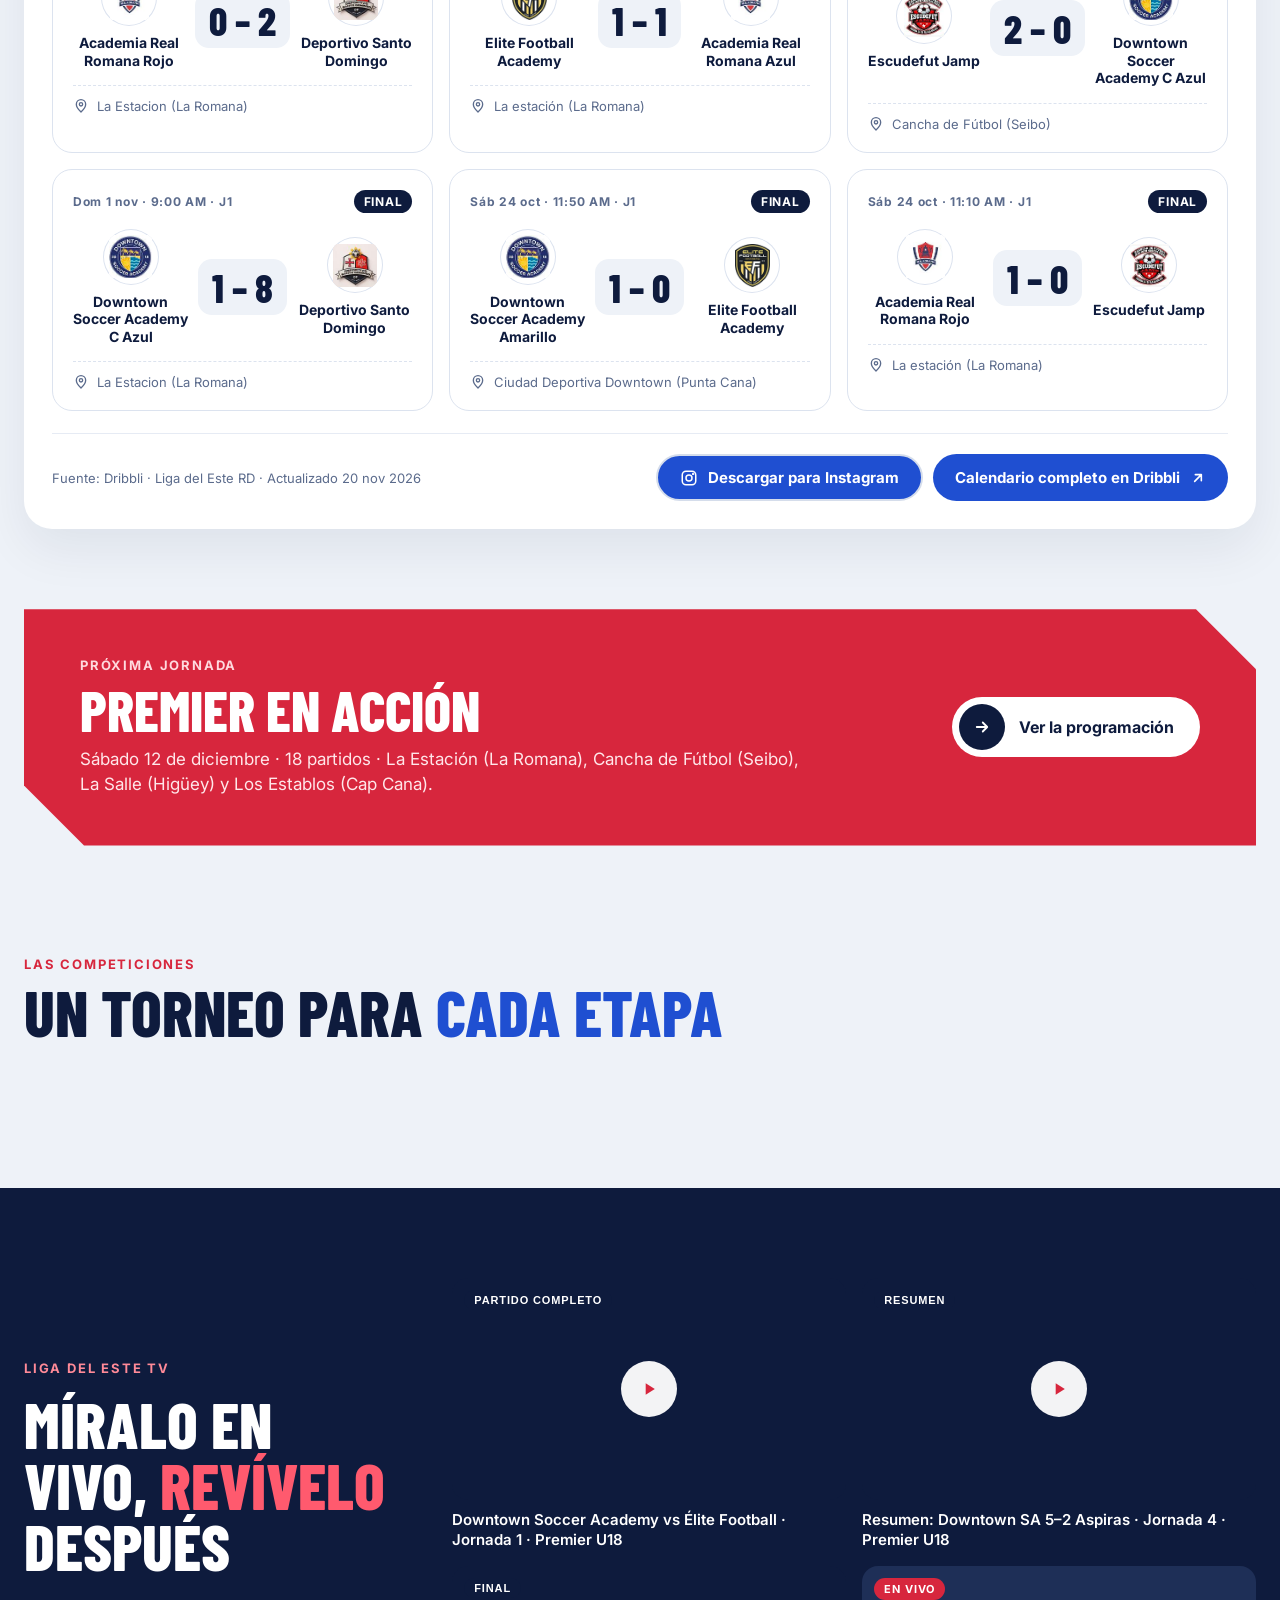
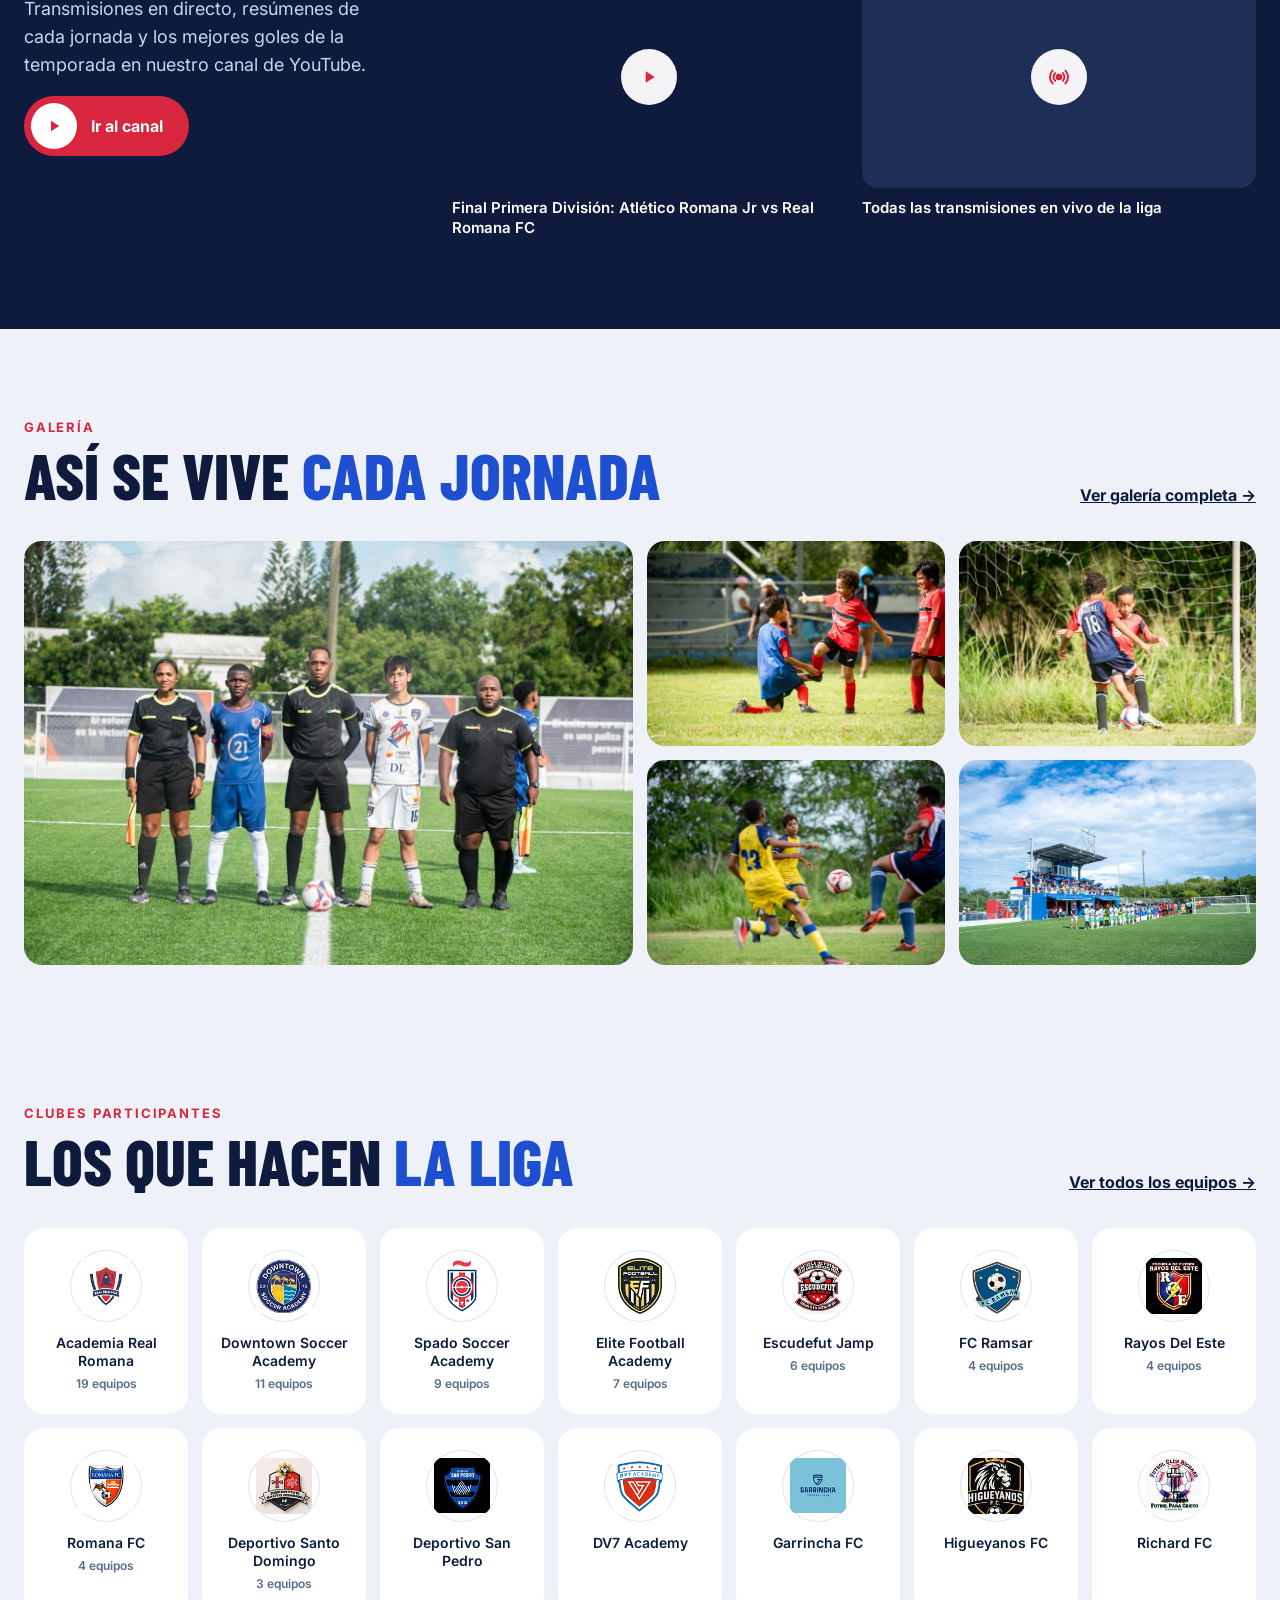
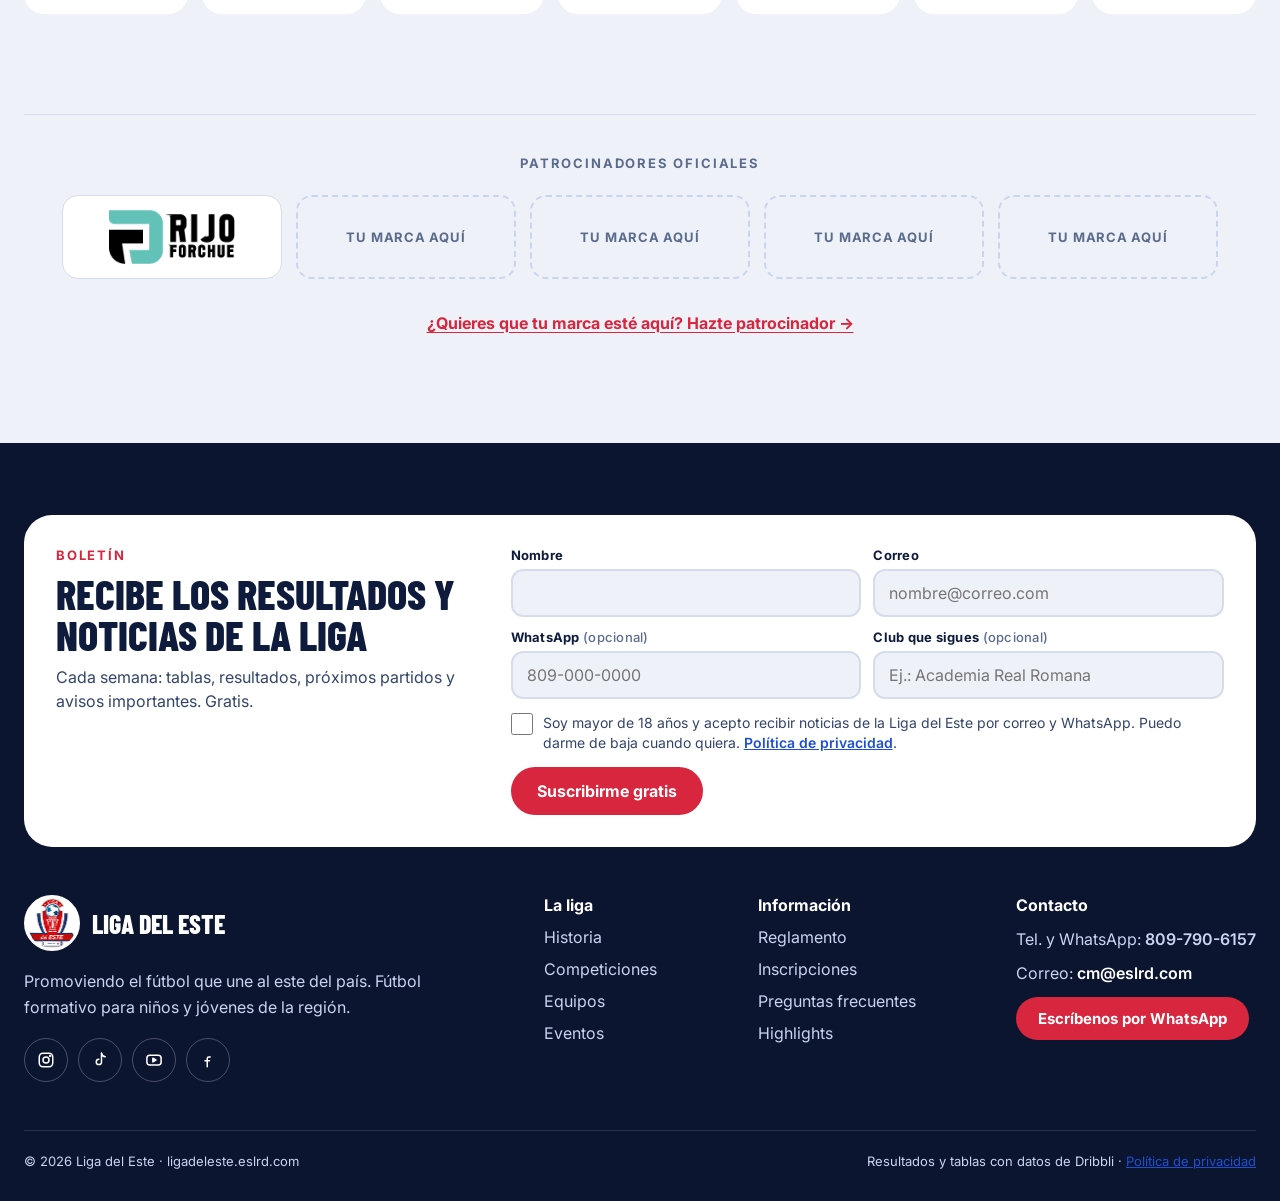
==== commit 83b0cbcc: "Mudanza a GitHub Pages y sección de Noticias con panel /admin - publicar.yml publica en GitHub Pages" ====
--- a/index.html
+++ b/index.html
@@ -34,6 +34,7 @@
       </a>
       <div class="nav__links" id="nav-links">
         <a href="#inicio" aria-current="page">Inicio</a>
+        <a href="noticias.html">Noticias</a>
         <a href="#competicion">Competiciones</a>
         <a href="#clubes">Equipos</a>
         <a href="#eventos">Eventos</a>
@@ -146,6 +147,18 @@
   </div>
 </section>
 
+<!-- ===== ÚLTIMAS NOTICIAS (se llena con data/noticias.json; oculta si no hay) ===== -->
+<section id="noticias-home" class="container news-home" hidden>
+  <div class="section-head" style="gap:20px">
+    <div class="section-head__text">
+      <span class="kicker">NOTICIAS</span>
+      <h2 class="section-title">Lo último de <span class="accent-blue">la liga</span></h2>
+    </div>
+    <a class="clubs__all" href="noticias.html">Ver todas las noticias →</a>
+  </div>
+  <div class="news-grid" id="noticias-home-lista"></div>
+</section>
+
 <!-- ===== PRÓXIMA JORNADA ===== -->
 <section id="eventos" class="container banner-section">
   <div class="banner">
--- a/css/styles.css
+++ b/css/styles.css
@@ -1127,3 +1127,142 @@
 .share-actions .share-btn { flex: 1 1 180px; justify-content: center; cursor: pointer; border: none; font-family: var(--font-body); font-size: 16px; }
 .share-actions .share-btn[hidden] { display: none; }
 @media (max-width: 520px) { .share-dialog__body { padding: 22px 18px; } }
+
+/* =========================================================
+   Boletín (Brevo)
+   ========================================================= */
+.nl-band {
+  background: var(--white);
+  color: var(--navy);
+  border-radius: 28px;
+  padding: 32px;
+  display: flex;
+  flex-wrap: wrap;
+  gap: 28px;
+  align-items: flex-start;
+}
+.nl-band__text { flex: 1 1 280px; display: flex; flex-direction: column; gap: 10px; }
+.nl-band__text p { margin: 0; color: var(--ink-2); line-height: 1.5; }
+.nl-band__title { margin: 0; font-family: var(--font-display); font-weight: 800; font-size: clamp(30px, 4vw, 42px); line-height: .98; text-transform: uppercase; }
+.nl-band__form { flex: 2 1 420px; min-width: 0; }
+.nl-form { display: flex; flex-direction: column; gap: 14px; }
+.nl-form__grid { display: grid; grid-template-columns: 1fr 1fr; gap: 12px; }
+@media (max-width: 560px) { .nl-form__grid { grid-template-columns: 1fr; } .nl-band { padding: 24px 20px; } }
+.nl-form .consent { color: var(--ink-2); }
+.nl-form .consent a { color: var(--blue); font-weight: 600; }
+.nl-form__submit { border: none; cursor: pointer; font-family: var(--font-body); font-size: 16px; justify-content: center; align-self: flex-start; min-height: 48px; padding: 12px 26px; }
+.nl-form__submit:disabled { opacity: .7; cursor: wait; }
+.nl-done { background: #E7F7EE; border: 1px solid #9ED9B5; color: #0C5A2E; border-radius: 16px; padding: 18px 20px; display: flex; flex-direction: column; gap: 4px; line-height: 1.45; }
+.nl-skip { align-self: center; background: none; border: none; color: var(--muted); font: inherit; font-size: 14px; text-decoration: underline; cursor: pointer; padding: 10px; }
+.nl-skip:hover { color: var(--navy); }
+
+/* =========================================================
+   Pop-up (tarjeta abajo, no tapa la página)
+   ========================================================= */
+.popup {
+  position: fixed;
+  z-index: 50;
+  right: max(20px, env(safe-area-inset-right, 0px));
+  bottom: max(20px, env(safe-area-inset-bottom, 0px));
+  width: min(360px, calc(100vw - 40px));
+  background: var(--white);
+  color: var(--navy);
+  border-radius: 22px;
+  box-shadow: 0 24px 60px rgba(11, 21, 48, .35);
+  padding: 24px 22px 18px;
+  display: flex;
+  flex-direction: column;
+  gap: 12px;
+  opacity: 0;
+  transform: translateY(24px);
+  transition: opacity .25s, transform .25s;
+}
+.popup.is-in { opacity: 1; transform: none; }
+.popup--patrocinador { border-top: 6px solid var(--red); }
+.popup--instagram { border-top: 6px solid var(--blue); }
+.popup__close {
+  position: absolute;
+  top: 10px; right: 10px;
+  width: 44px; height: 44px;
+  border-radius: 50%;
+  border: none;
+  background: var(--bg);
+  color: var(--navy);
+  display: flex;
+  align-items: center;
+  justify-content: center;
+  cursor: pointer;
+}
+.popup__close:focus-visible, .popup__link:focus-visible { outline: 3px solid var(--blue); outline-offset: 2px; }
+.popup__kicker { font-size: 12px; font-weight: 700; letter-spacing: .14em; color: var(--red); padding-right: 48px; }
+.popup__head { display: flex; align-items: center; gap: 12px; padding-right: 48px; }
+.popup__logo--league { width: 48px; height: 48px; border-radius: 50%; background: var(--white); box-shadow: 0 0 0 1px var(--line); display: flex; align-items: center; justify-content: center; overflow: hidden; flex-shrink: 0; }
+.popup__logo--league img { width: 90%; height: 90%; object-fit: contain; }
+.popup__logo--sponsor { display: flex; justify-content: center; padding: 6px 0; }
+.popup__logo--sponsor img { max-height: 76px; max-width: 220px; object-fit: contain; }
+.popup__title { margin: 0; font-family: var(--font-display); font-weight: 800; font-size: 30px; line-height: 1; text-transform: uppercase; }
+.popup__text { margin: 0; color: var(--ink-2); line-height: 1.45; font-size: 15px; }
+.popup__cta { justify-content: center; gap: 8px; min-height: 48px; }
+.popup__link { background: none; border: none; font: inherit; font-size: 13px; color: var(--muted); text-decoration: underline; cursor: pointer; padding: 6px; align-self: center; }
+.popup__link:hover { color: var(--navy); }
+@media (max-width: 560px) {
+  .popup { left: max(12px, env(safe-area-inset-left, 0px)); right: max(12px, env(safe-area-inset-right, 0px)); bottom: max(12px, env(safe-area-inset-bottom, 0px)); width: auto; }
+}
+@media (prefers-reduced-motion: reduce) { .popup { transition: none; } }
+
+/* =========================================================
+   Noticias
+   ========================================================= */
+.chip { display: inline-flex; align-items: center; border-radius: 999px; padding: 4px 12px; font-size: 12px; font-weight: 700; letter-spacing: .06em; text-transform: uppercase; background: var(--bg); color: var(--navy); }
+.chip--aviso { background: var(--red); color: var(--white); }
+.chip--jornada { background: var(--blue); color: var(--white); }
+.chip--evento { background: var(--navy); color: var(--white); }
+.chip--institucional { background: #E6EDFF; color: var(--blue); }
+
+.news-home { padding-top: 70px; padding-bottom: 20px; }
+.news-page { padding-top: 48px; padding-bottom: 80px; display: flex; flex-direction: column; gap: 24px; }
+.news-filters { display: flex; flex-wrap: wrap; gap: 8px; }
+.news-filters:empty { display: none; }
+.news-filters .pill[aria-pressed="true"] { background: var(--navy); border-color: var(--navy); color: var(--white); }
+.news-grid { display: grid; grid-template-columns: repeat(auto-fill, minmax(300px, 1fr)); gap: 20px; }
+@media (max-width: 400px) { .news-grid { grid-template-columns: 1fr; } }
+.news-empty { color: var(--muted); font-size: 17px; margin: 0; }
+.news-card { background: var(--white); border-radius: 22px; overflow: hidden; }
+.news-card__link { display: flex; flex-direction: column; height: 100%; text-decoration: none; color: var(--navy); }
+.news-card__link:hover { color: var(--navy); }
+.news-card__link:focus-visible { outline: 3px solid var(--blue); outline-offset: 3px; border-radius: 22px; }
+.news-card__img { aspect-ratio: 16 / 9; background: var(--navy); display: flex; align-items: center; justify-content: center; overflow: hidden; }
+.news-card__img img { width: 100%; height: 100%; object-fit: cover; display: block; }
+.news-card__noimg { font-family: var(--font-display); font-weight: 800; font-size: 44px; color: rgba(255, 255, 255, .25); letter-spacing: .05em; }
+.news-card__body { padding: 20px 22px 24px; display: flex; flex-direction: column; gap: 10px; }
+.news-card__meta { display: flex; align-items: center; gap: 10px; font-size: 13px; color: var(--muted); font-weight: 600; }
+.news-card__title { margin: 0; font-family: var(--font-display); font-weight: 800; font-size: 28px; line-height: 1.02; text-transform: uppercase; text-wrap: balance; }
+.news-card__summary { margin: 0; color: var(--ink-2); line-height: 1.5; font-size: 15px; display: -webkit-box; -webkit-line-clamp: 3; -webkit-box-orient: vertical; overflow: hidden; }
+
+.hero--slim { padding-bottom: 8px; }
+.noticia { max-width: 820px; padding-top: 40px; padding-bottom: 80px; display: flex; flex-direction: column; gap: 20px; }
+.noticia__volver { font-weight: 700; color: var(--blue); text-decoration: none; align-self: flex-start; padding: 8px 0; }
+.noticia__meta { display: flex; align-items: center; gap: 12px; color: var(--muted); font-weight: 600; font-size: 15px; }
+.noticia__titulo { margin: 0; font-family: var(--font-display); font-weight: 800; font-size: clamp(38px, 7vw, 68px); line-height: .95; text-transform: uppercase; text-wrap: balance; }
+.noticia__resumen { margin: 0; font-size: 20px; line-height: 1.5; color: var(--ink-2); font-weight: 500; }
+.noticia__portada { margin: 0; border-radius: 22px; overflow: hidden; background: var(--navy); }
+.noticia__portada img { width: 100%; display: block; max-height: 70vh; object-fit: cover; }
+.noticia__texto { font-size: 18px; line-height: 1.7; color: var(--ink-2); }
+.noticia__texto p { margin: 0 0 16px; }
+.noticia__texto a { font-weight: 600; overflow-wrap: anywhere; }
+.noticia__galeria { display: grid; grid-template-columns: repeat(auto-fill, minmax(180px, 1fr)); gap: 10px; }
+.noticia__foto { border: none; padding: 0; border-radius: 14px; overflow: hidden; aspect-ratio: 4 / 3; cursor: zoom-in; background: var(--navy); }
+.noticia__foto img { width: 100%; height: 100%; object-fit: cover; display: block; }
+.noticia__foto:focus-visible { outline: 3px solid var(--blue); outline-offset: 3px; }
+.noticia__compartir { display: flex; flex-wrap: wrap; align-items: center; gap: 10px; padding-top: 20px; border-top: 1px solid var(--line-2); font-weight: 700; }
+.noticia__compartir .btn { cursor: pointer; font-family: var(--font-body); font-size: 15px; }
+
+/* Franja de aviso urgente (arriba de todo) */
+.aviso-urgente { background: var(--red); color: var(--white); }
+.aviso-urgente__inner { max-width: var(--container); margin: 0 auto; padding: 8px 12px 8px 24px; display: flex; align-items: center; gap: 12px; }
+.aviso-urgente__tag { background: var(--white); color: var(--red); font-weight: 800; font-size: 12px; letter-spacing: .1em; border-radius: 999px; padding: 3px 10px; flex-shrink: 0; }
+.aviso-urgente__text { flex: 1; min-width: 0; color: var(--white); font-weight: 700; text-decoration: none; line-height: 1.35; padding: 6px 0; }
+.aviso-urgente__text:hover { color: var(--white); text-decoration: underline; }
+.aviso-urgente__text span { white-space: nowrap; opacity: .9; font-weight: 600; }
+.aviso-urgente__close { width: 44px; height: 44px; flex-shrink: 0; border: none; border-radius: 50%; background: rgba(255, 255, 255, .15); color: var(--white); display: flex; align-items: center; justify-content: center; cursor: pointer; }
+@media (max-width: 560px) { .aviso-urgente__inner { padding-left: 16px; } }
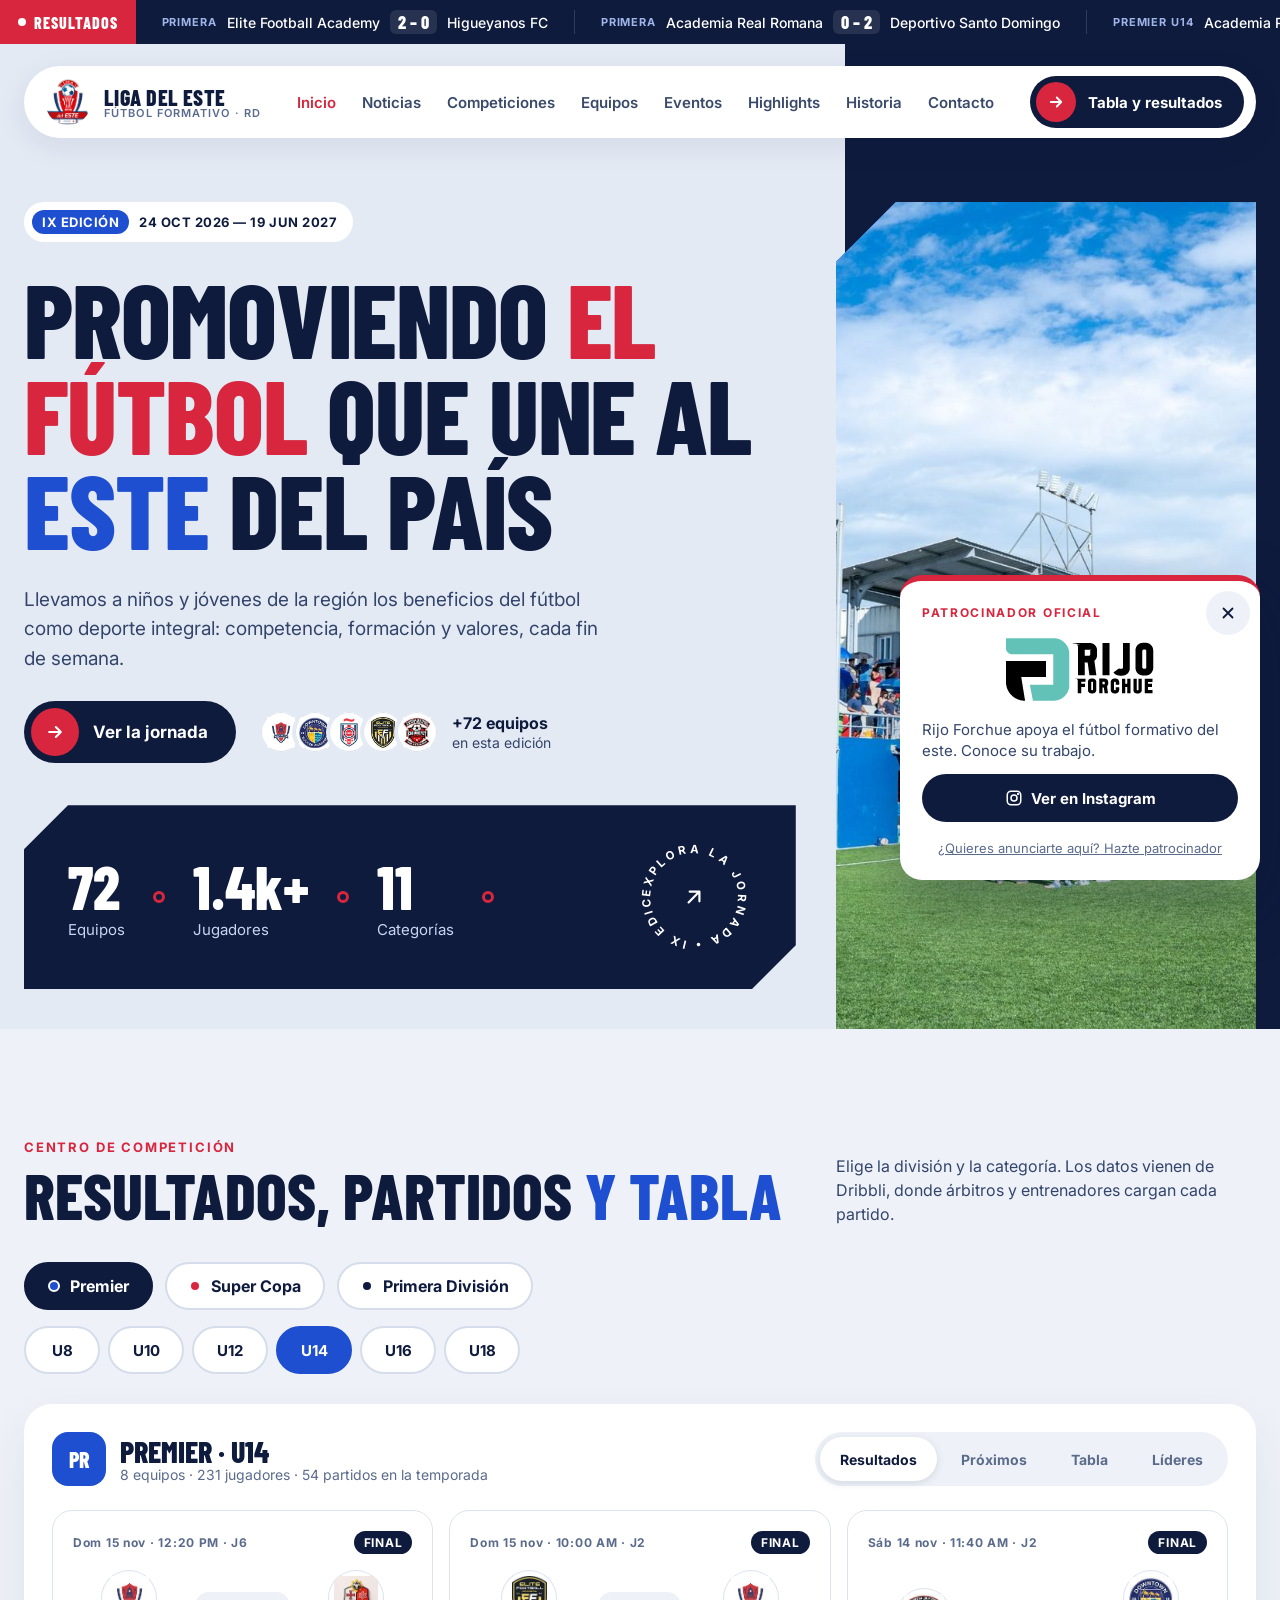
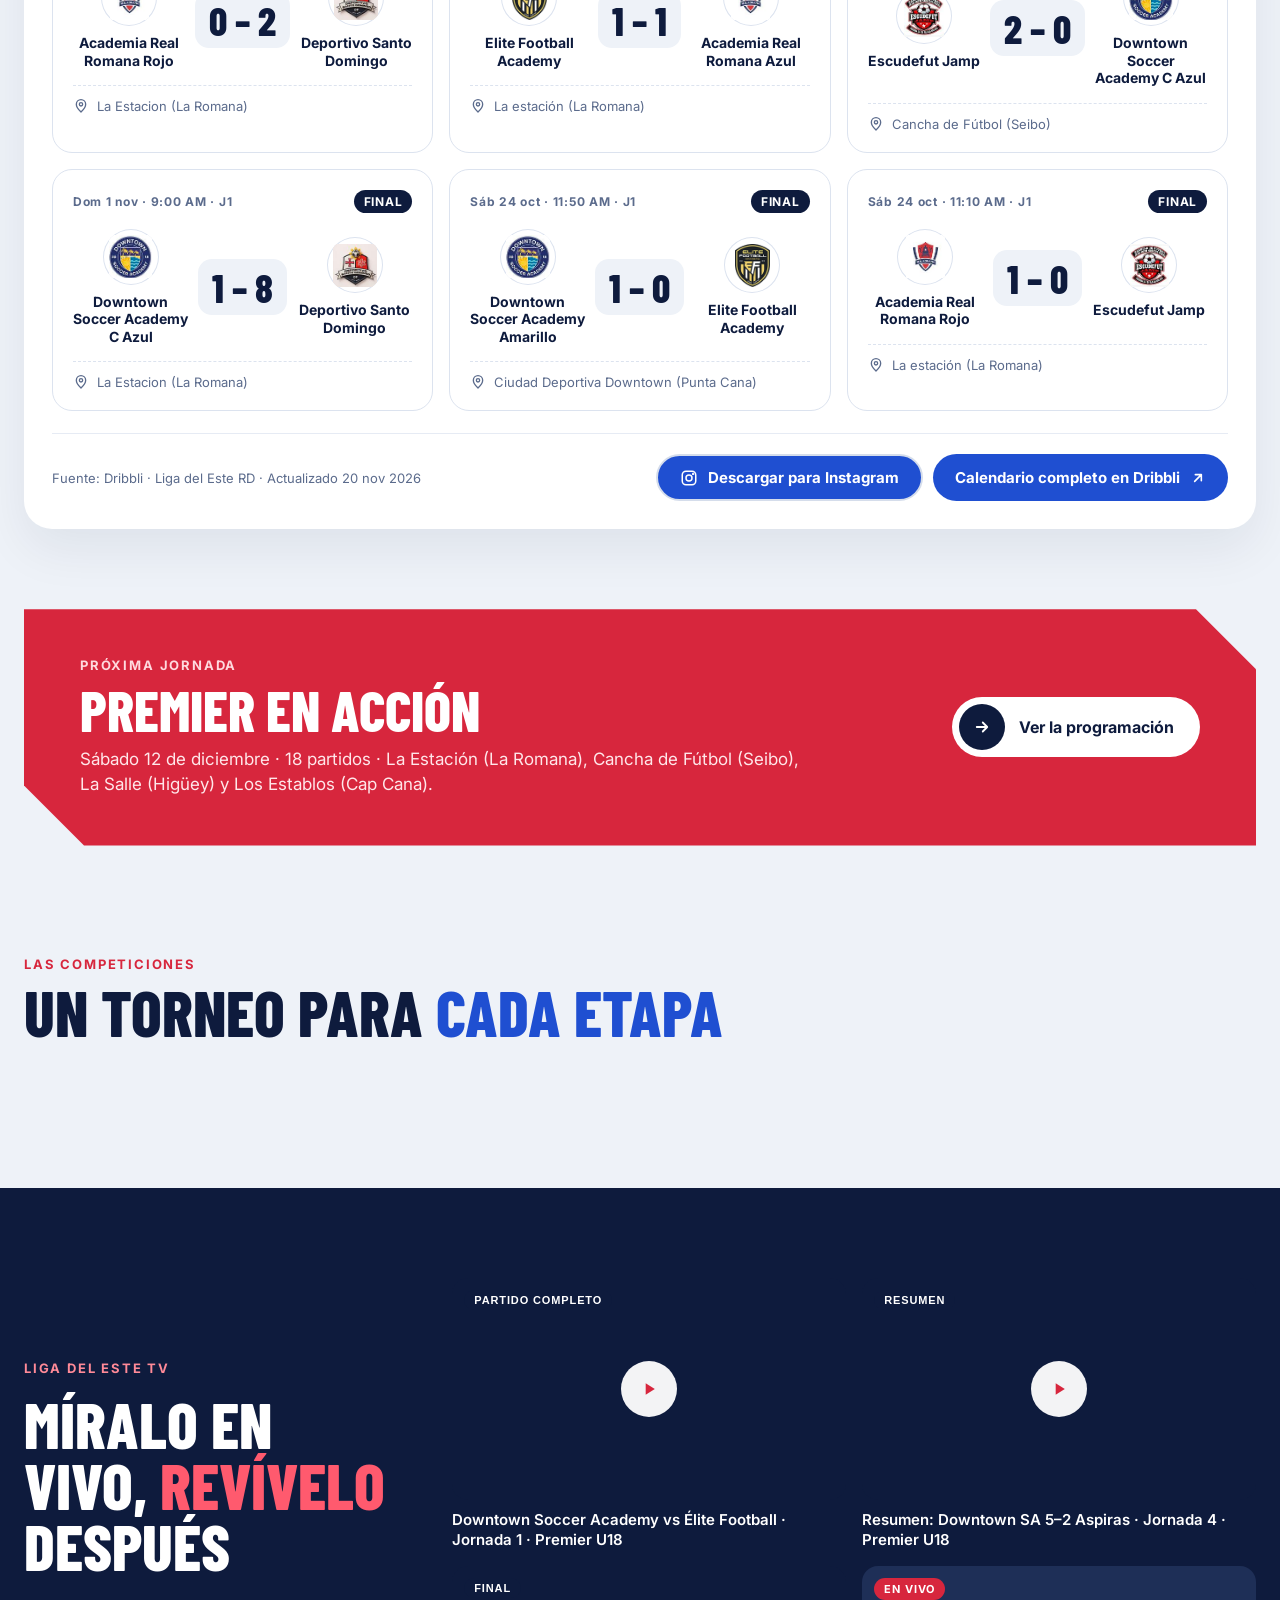
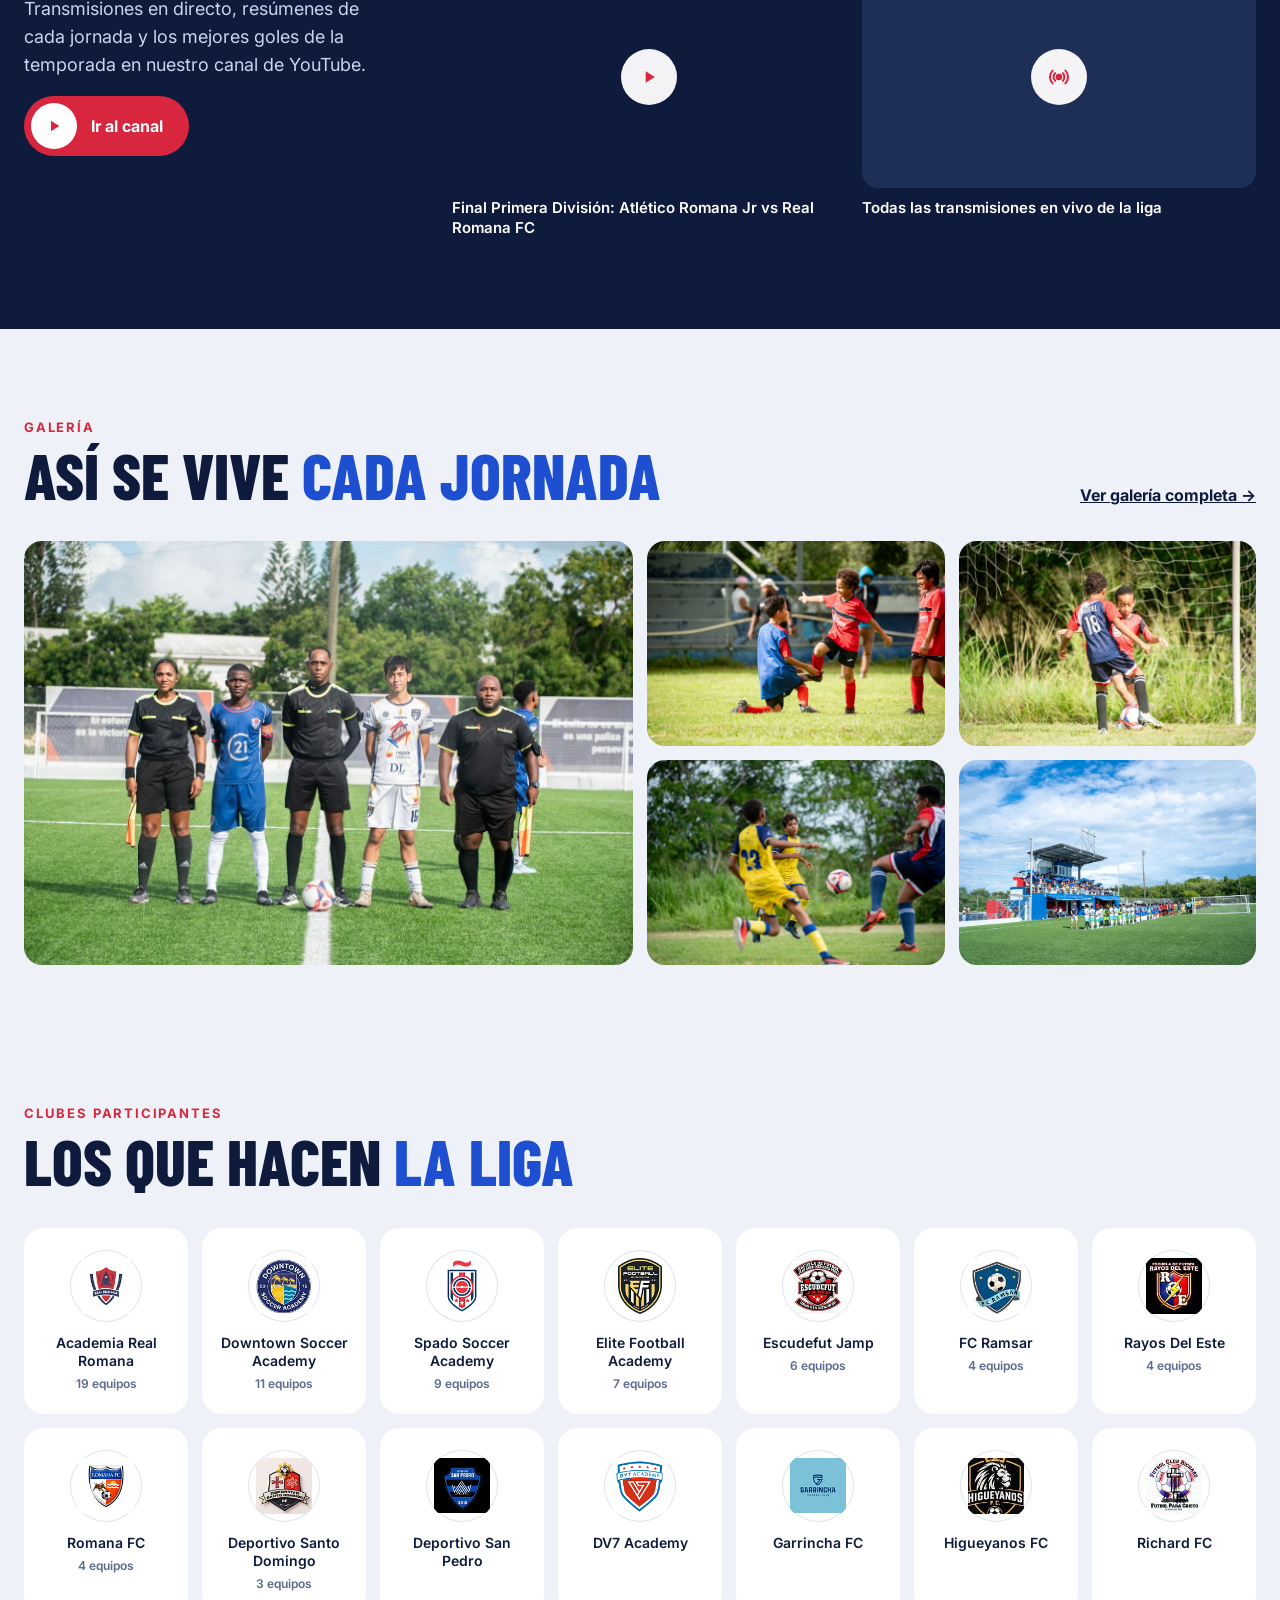
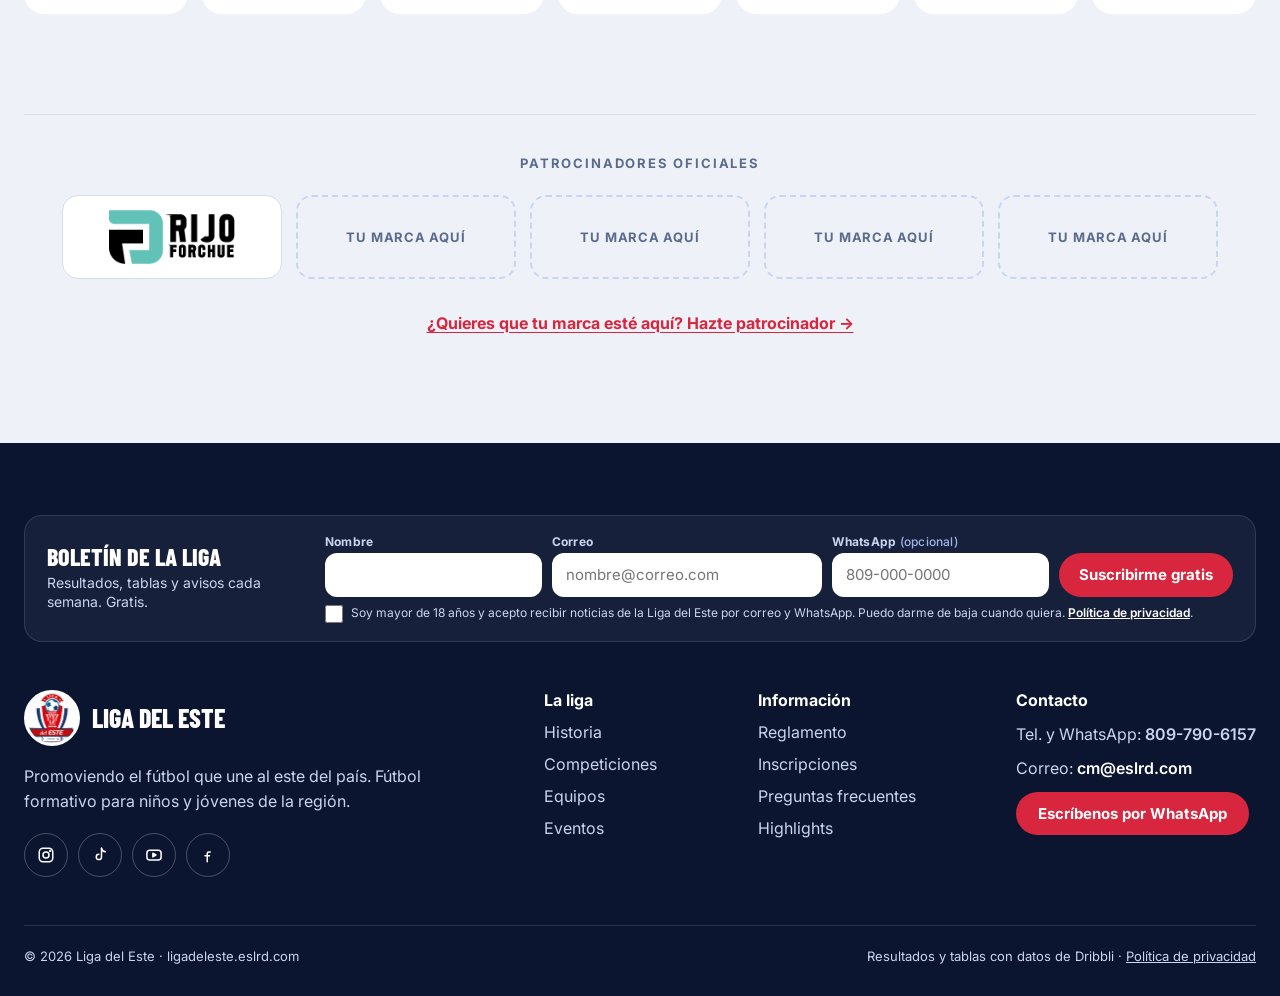
==== commit 1c11e005: "Ícono, vista previa al compartir, sitemap/robots y página 404 - Íconos de la liga para la pestaña, l" ====
--- a/index.html
+++ b/index.html
@@ -5,6 +5,19 @@
 <meta name="viewport" content="width=device-width, initial-scale=1">
 <title>Liga del Este — Inicio</title>
 <meta name="description" content="Liga del Este: fútbol formativo para niños y jóvenes del este de República Dominicana. Resultados, partidos y tabla.">
+<link rel="icon" type="image/png" sizes="32x32" href="icons/favicon-32.png">
+<link rel="apple-touch-icon" href="icons/apple-touch-icon.png">
+<link rel="manifest" href="icons/site.webmanifest">
+<meta name="theme-color" content="#0E1B3D">
+<meta property="og:type" content="website">
+<meta property="og:site_name" content="Liga del Este">
+<meta property="og:locale" content="es_DO">
+<meta property="og:title" content="Liga del Este — Fútbol formativo del este de RD">
+<meta property="og:description" content="Liga del Este: fútbol formativo para niños y jóvenes del este de República Dominicana. Resultados, partidos y tabla.">
+<meta property="og:image" content="%SITE_BASE%fotos/jornada-estadio-presentacion.jpg">
+<meta property="og:url" content="%SITE_BASE%">
+<meta name="twitter:card" content="summary_large_image">
+<link rel="canonical" href="%SITE_BASE%">
 <link rel="preconnect" href="https://fonts.googleapis.com">
 <link rel="preconnect" href="https://fonts.gstatic.com" crossorigin>
 <link href="https://fonts.googleapis.com/css2?family=Barlow+Condensed:ital,wght@0,600;0,700;0,800;1,800&amp;family=Inter:wght@400;500;600;700&amp;display=swap" rel="stylesheet">
@@ -218,7 +231,6 @@
       <span class="kicker">CLUBES PARTICIPANTES</span>
       <h2 class="section-title">Los que hacen <span class="accent-blue">la liga</span></h2>
     </div>
-    <a class="clubs__all" href="#clubes">Ver todos los equipos →</a>
   </div>
   <div class="club-grid" id="club-grid"></div>
 </section>
--- a/css/styles.css
+++ b/css/styles.css
@@ -1266,3 +1266,48 @@
 .aviso-urgente__text span { white-space: nowrap; opacity: .9; font-weight: 600; }
 .aviso-urgente__close { width: 44px; height: 44px; flex-shrink: 0; border: none; border-radius: 50%; background: rgba(255, 255, 255, .15); color: var(--white); display: flex; align-items: center; justify-content: center; cursor: pointer; }
 @media (max-width: 560px) { .aviso-urgente__inner { padding-left: 16px; } }
+
+/* Franja del boletín: delgada y oscura, integrada al pie (reemplaza la tarjeta blanca) */
+.nl-band {
+  background: rgba(255, 255, 255, .05);
+  border: 1px solid rgba(255, 255, 255, .12);
+  color: var(--white);
+  border-radius: 18px;
+  padding: 18px 22px;
+  gap: 14px 28px;
+  align-items: center;
+}
+.nl-band__text { flex: 0 1 250px; gap: 4px; }
+.nl-band__title { font-size: 24px; line-height: 1; color: var(--white); }
+.nl-band__text p { color: var(--soft); font-size: 14px; line-height: 1.4; }
+.nl-band__form { flex: 1 1 520px; }
+.nl-form--compact { gap: 8px; }
+.nl-form--compact .nl-form__grid { grid-template-columns: 1fr 1.25fr 1fr auto; gap: 10px; align-items: end; }
+.nl-form--compact .field { gap: 4px; }
+.nl-form--compact .field label { font-size: 12px; color: var(--soft); }
+.nl-form--compact .field__opt { color: var(--tick-label); }
+.nl-form--compact .field input { min-height: 44px; padding: 8px 12px; font-size: 15px; background: var(--white); border-color: transparent; }
+.nl-form--compact .nl-form__submit { min-height: 44px; padding: 10px 20px; font-size: 15px; white-space: nowrap; }
+.nl-form--compact .consent { color: var(--soft); font-size: 12px; line-height: 1.4; gap: 8px; }
+.nl-form--compact .consent input { width: 18px; height: 18px; }
+.nl-form--compact .consent a { color: var(--white); }
+.nl-band .nl-done { background: rgba(19, 206, 102, .12); border-color: rgba(19, 206, 102, .4); color: #CFF5DE; padding: 12px 16px; font-size: 14px; }
+.nl-band .form-dialog__error { font-size: 13px; color: #FFC9D1; }
+@media (max-width: 860px) {
+  .nl-form--compact .nl-form__grid { grid-template-columns: 1fr 1fr; }
+  .nl-form--compact .nl-form__submit { grid-column: 1 / -1; }
+}
+@media (max-width: 560px) {
+  .nl-band { padding: 16px; }
+  .nl-form--compact .nl-form__grid { grid-template-columns: 1fr; }
+}
+.nl-form--compact .nl-form__submit { align-self: end; }
+.footer__bottom a { color: var(--soft); text-decoration: underline; }
+.footer__bottom a:hover { color: var(--white); }
+/* Línea del tiempo: las tarjetas se reparten todo el ancho */
+.editions__grid { grid-template-columns: repeat(auto-fit, minmax(240px, 1fr)); }
+.faq__table-wrap { overflow-x: auto; margin: 0 0 12px; }
+.faq__table { border-collapse: collapse; min-width: 280px; font-size: 15px; font-variant-numeric: tabular-nums; }
+.faq__table th { text-align: left; font-size: 12px; letter-spacing: .08em; text-transform: uppercase; color: var(--muted); padding: 6px 18px 6px 0; border-bottom: 2px solid var(--line-2); }
+.faq__table td { padding: 8px 18px 8px 0; border-bottom: 1px solid var(--line); color: var(--navy); }
+.faq__table td:first-child { font-weight: 700; }
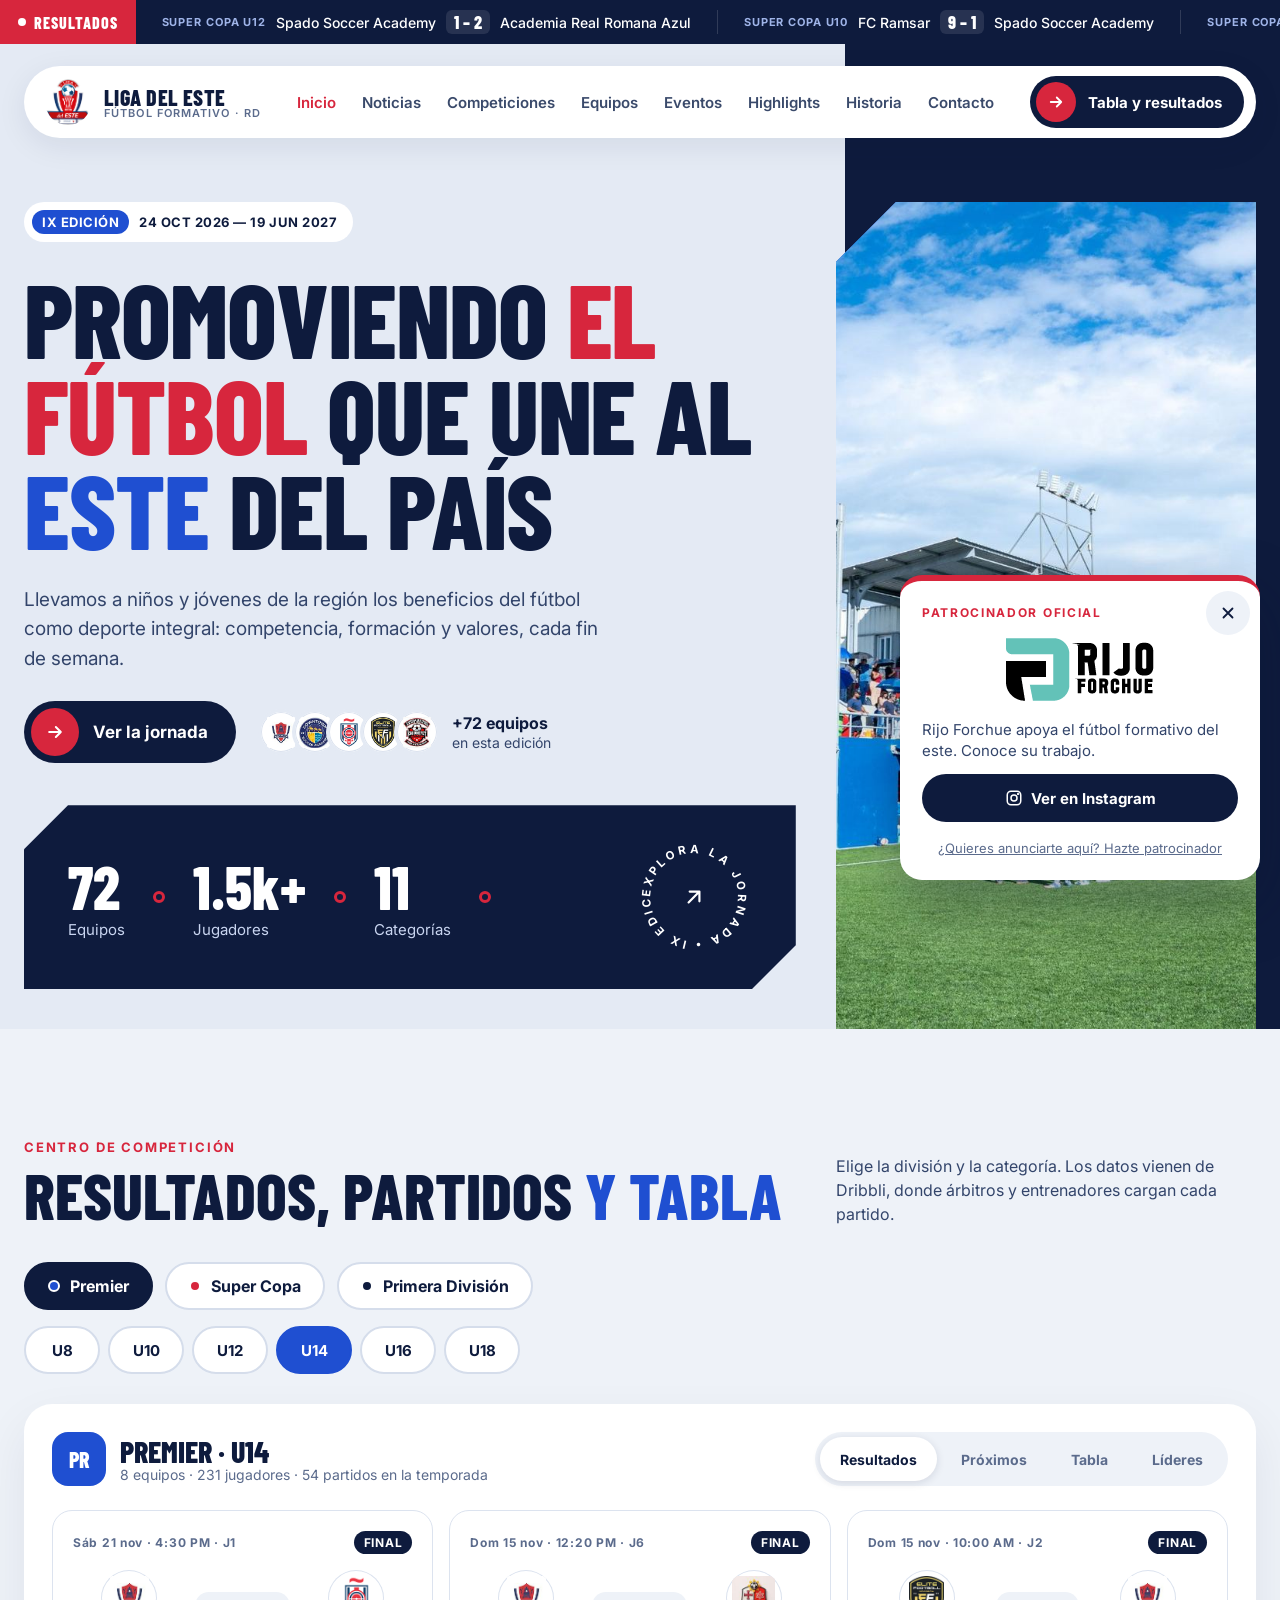
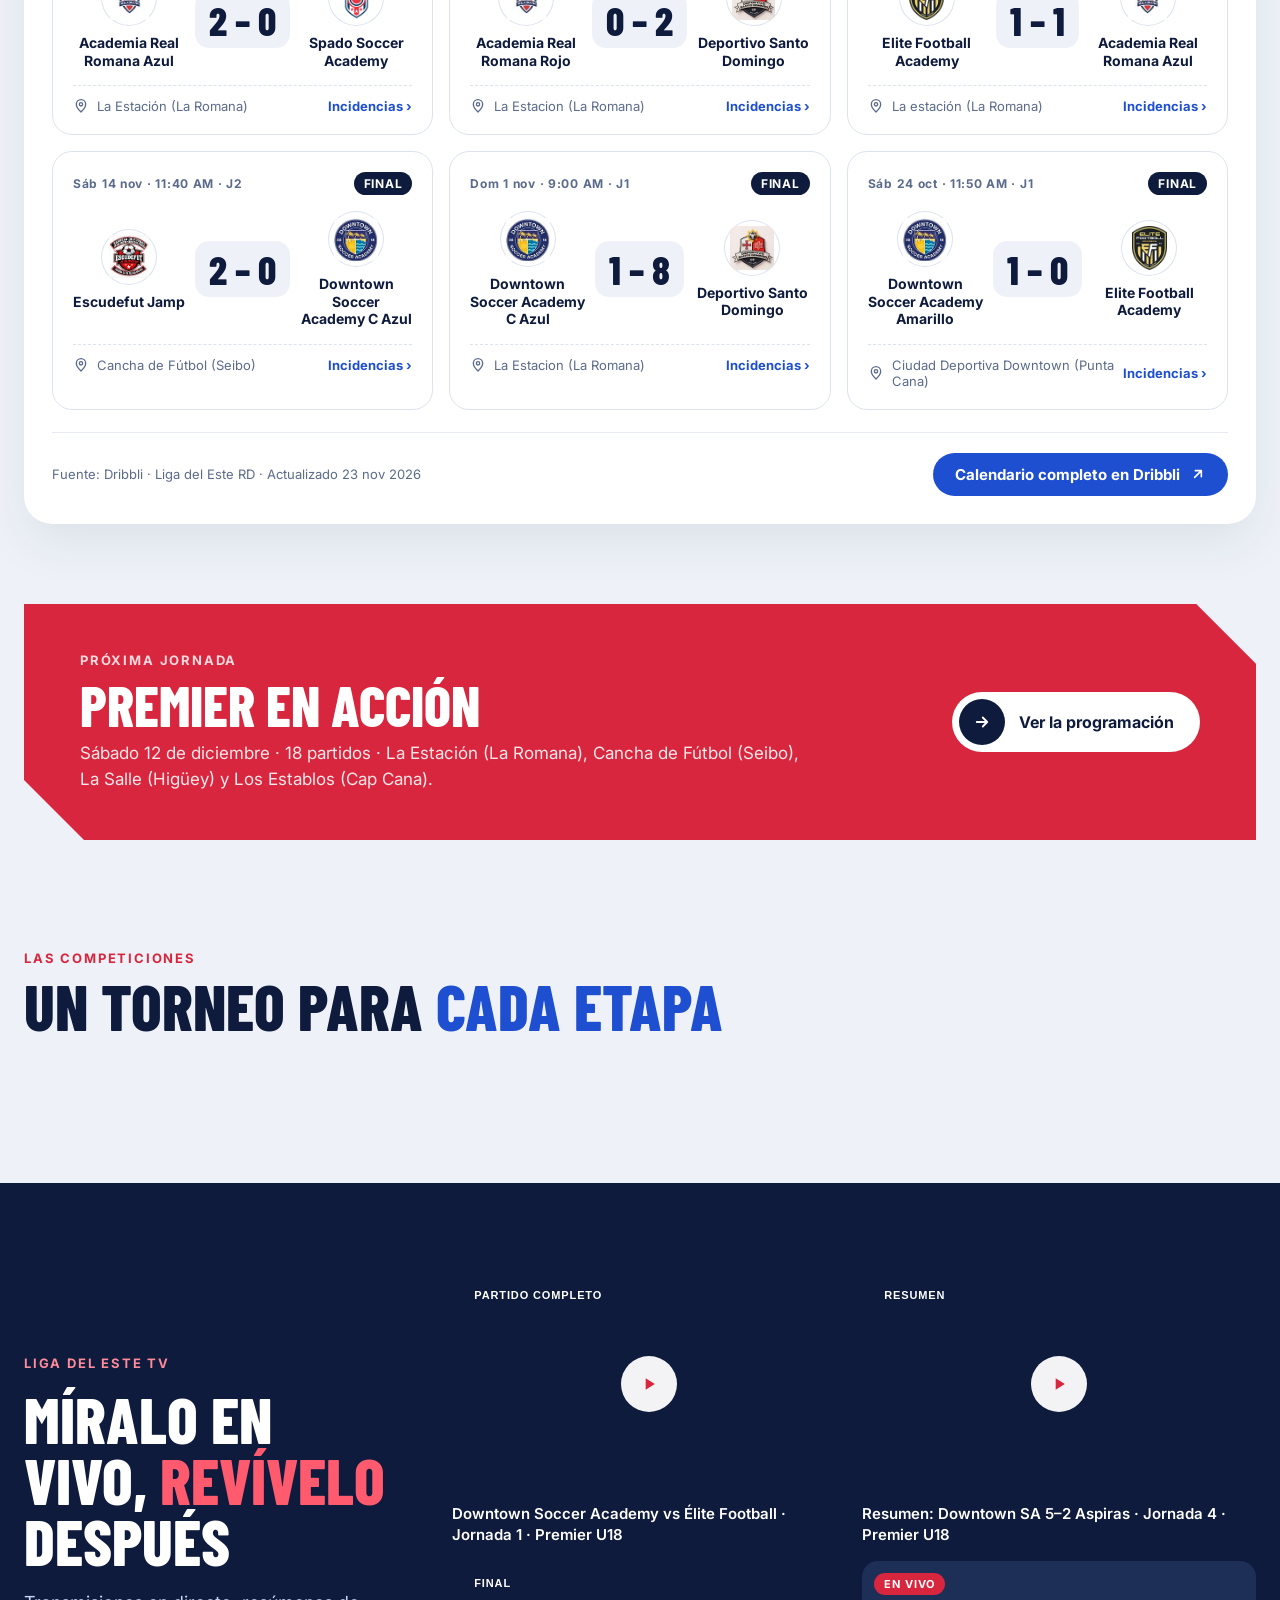
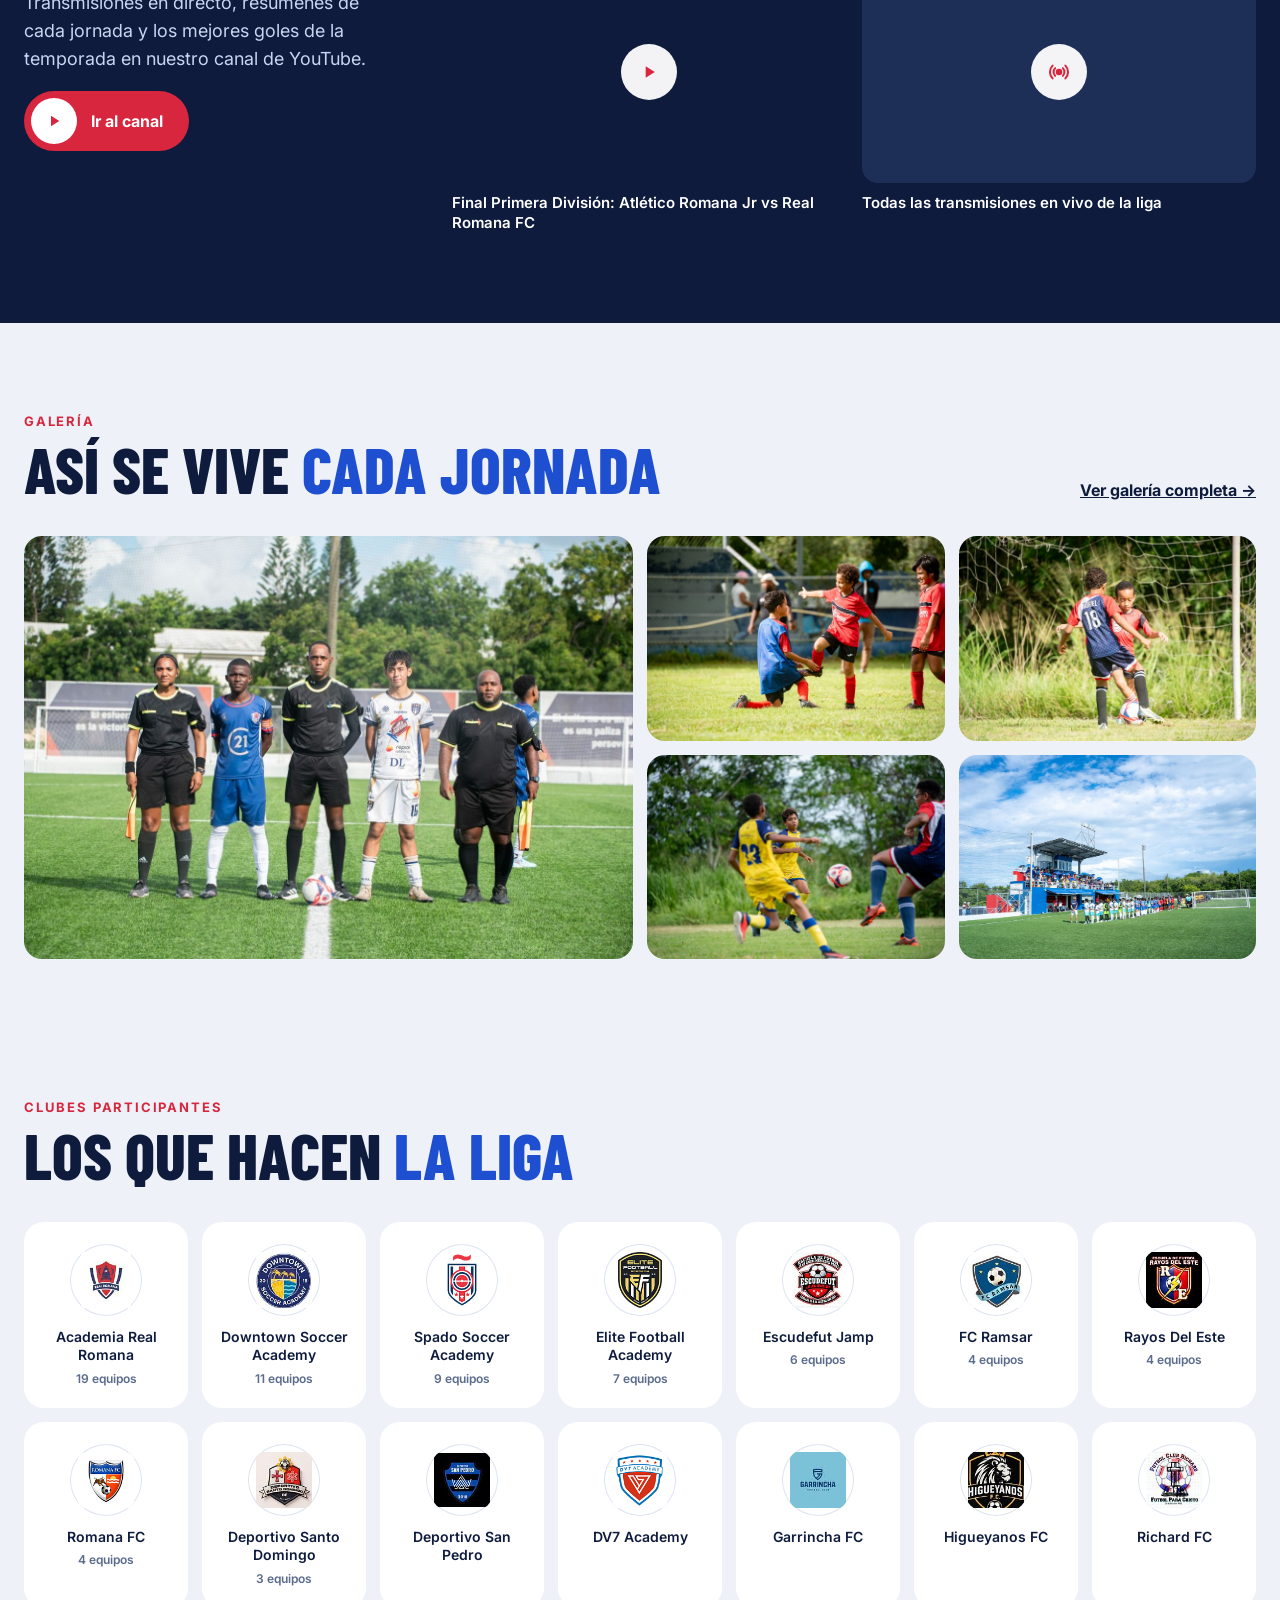
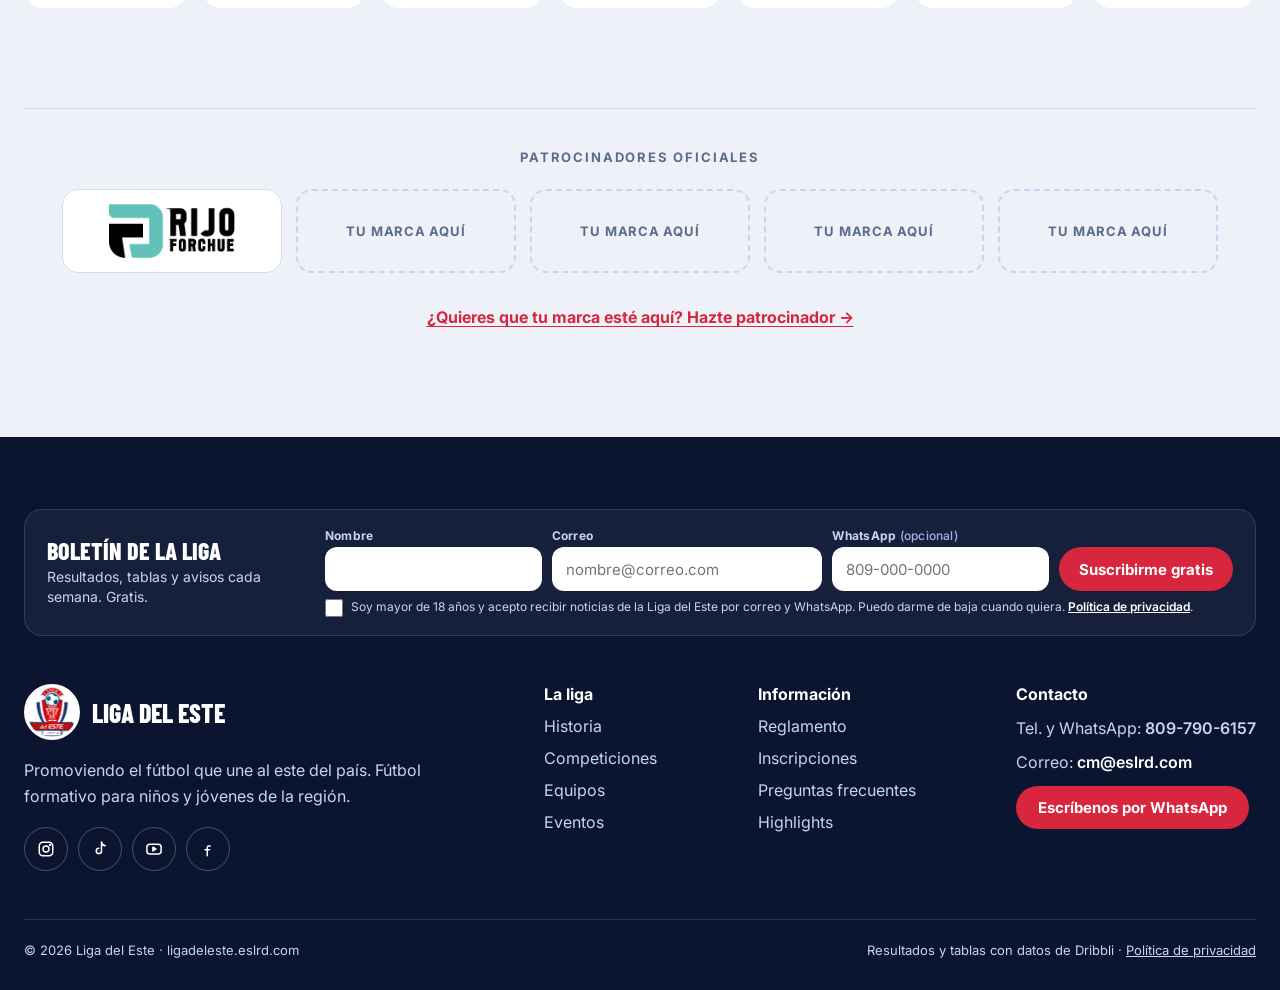
==== commit fceff93e: "Incidencias de partidos, perfil del club en Dribbli, misión y visión - Al tocar un resultado se abre" ====
--- a/index.html
+++ b/index.html
@@ -296,6 +296,13 @@
   <p class="lightbox__caption" id="lightbox-caption"></p>
 </dialog>
 
+<dialog class="match-dialog" id="match-dialog" aria-label="Incidencias del partido">
+  <button type="button" class="match-dialog__close" id="match-close" aria-label="Cerrar">
+    <svg width="20" height="20" viewBox="0 0 24 24" fill="none" stroke="#0E1B3D" stroke-width="2.4" stroke-linecap="round" aria-hidden="true"><path d="M6 6l12 12M18 6L6 18"></path></svg>
+  </button>
+  <div id="match-body"></div>
+</dialog>
+
 <dialog class="lightbox video-dialog" id="video-dialog" aria-label="Video">
   <button type="button" class="lightbox__close" id="video-close" aria-label="Cerrar video">
     <svg width="20" height="20" viewBox="0 0 24 24" fill="none" stroke="#0E1B3D" stroke-width="2.4" stroke-linecap="round" aria-hidden="true"><path d="M6 6l12 12M18 6L6 18"></path></svg>
--- a/css/styles.css
+++ b/css/styles.css
@@ -1311,3 +1311,45 @@
 .faq__table th { text-align: left; font-size: 12px; letter-spacing: .08em; text-transform: uppercase; color: var(--muted); padding: 6px 18px 6px 0; border-bottom: 2px solid var(--line-2); }
 .faq__table td { padding: 8px 18px 8px 0; border-bottom: 1px solid var(--line); color: var(--navy); }
 .faq__table td:first-child { font-weight: 700; }
+
+/* ---------- Incidencias del partido ---------- */
+.match--open { cursor: pointer; }
+.match--open:focus-visible { outline: 3px solid var(--blue); outline-offset: 3px; }
+.match__venue > span:first-of-type { flex: 1; min-width: 0; }
+.match__more { color: var(--blue); font-weight: 700; white-space: nowrap; }
+.match-dialog {
+  border: none; padding: 24px 20px 20px; border-radius: 24px; background: var(--white); color: var(--navy);
+  width: min(560px, 94vw); max-height: 90vh; overflow-y: auto; position: fixed;
+}
+.match-dialog::backdrop { background: rgba(11, 21, 48, .8); }
+.match-dialog__close {
+  position: absolute; top: 14px; right: 14px; z-index: 2;
+  width: 40px; height: 40px; border-radius: 50%; border: none; background: var(--bg); cursor: pointer;
+  display: flex; align-items: center; justify-content: center;
+}
+.inc-head { display: flex; flex-direction: column; gap: 16px; }
+.inc-head .match__top { padding-right: 48px; }
+.inc-sum { margin-top: 18px; background: var(--bg); border-radius: 16px; padding: 6px 16px; }
+.inc-sum__row { display: grid; grid-template-columns: 40px 1fr 40px; align-items: center; padding: 8px 0; font-size: 14px; }
+.inc-sum__row + .inc-sum__row { border-top: 1px solid var(--line); }
+.inc-sum__row b { font-family: var(--font-display); font-size: 22px; text-align: center; }
+.inc-sum__row span { display: flex; align-items: center; justify-content: center; gap: 8px; color: var(--muted); font-weight: 600; }
+.inc-title { font-family: var(--font-display); font-size: 20px; text-transform: uppercase; margin: 22px 0 8px; }
+.inc-list { list-style: none; margin: 0; padding: 0; }
+.inc-ev { display: grid; grid-template-columns: minmax(0, 1fr) 52px minmax(0, 1fr); align-items: center; padding: 10px 0; border-bottom: 1px dashed var(--line); }
+.inc-ev__min { text-align: center; font-family: var(--font-display); font-weight: 800; font-size: 16px; background: var(--navy); color: var(--white); border-radius: 999px; padding: 4px 0; margin: 0 6px; }
+.inc-ev__side { display: flex; align-items: center; gap: 8px; font-size: 14px; font-weight: 700; line-height: 1.2; }
+.inc-ev--home .inc-ev__side:first-child { justify-content: flex-end; text-align: right; }
+.inc-ev__who em { display: block; font-style: normal; font-weight: 500; font-size: 12px; color: var(--muted); }
+.inc-ev__who small { color: var(--muted); font-weight: 600; }
+.ev-ico { flex: 0 0 auto; font-size: 18px; line-height: 1; }
+.ev-ico--ag { filter: grayscale(1); opacity: .6; }
+.ev-card { display: inline-block; width: 13px; height: 18px; border-radius: 3px; }
+.ev-card--am { background: #F4C430; }
+.ev-card--ro { background: #D7263D; }
+.inc-empty { color: var(--muted); text-align: center; padding: 16px 0; }
+.inc-link { display: block; text-align: center; margin-top: 18px; color: var(--blue); font-weight: 700; font-size: 14px; }
+
+/* ---------- Historia: misión y visión ---------- */
+.mv { padding-bottom: 0; }
+.mv__grid { display: grid; grid-template-columns: repeat(auto-fit, minmax(300px, 1fr)); gap: 20px; }
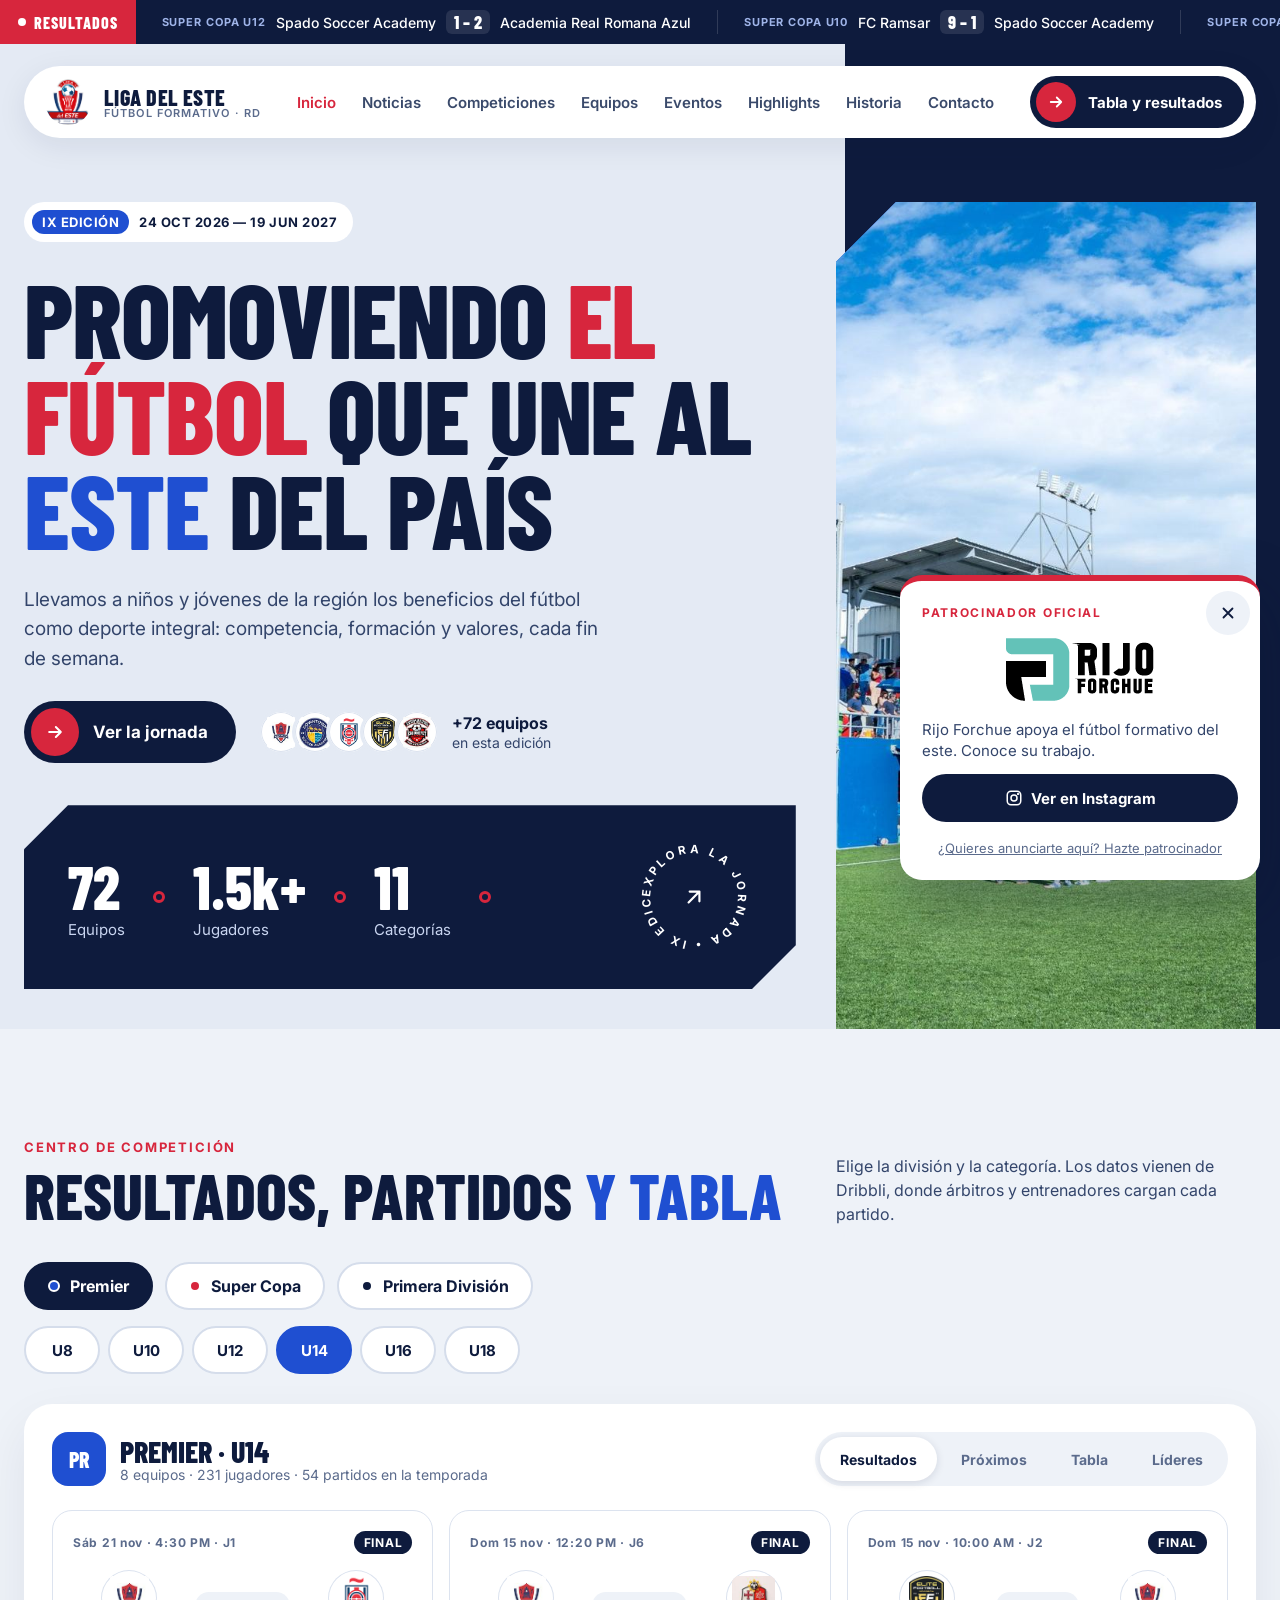
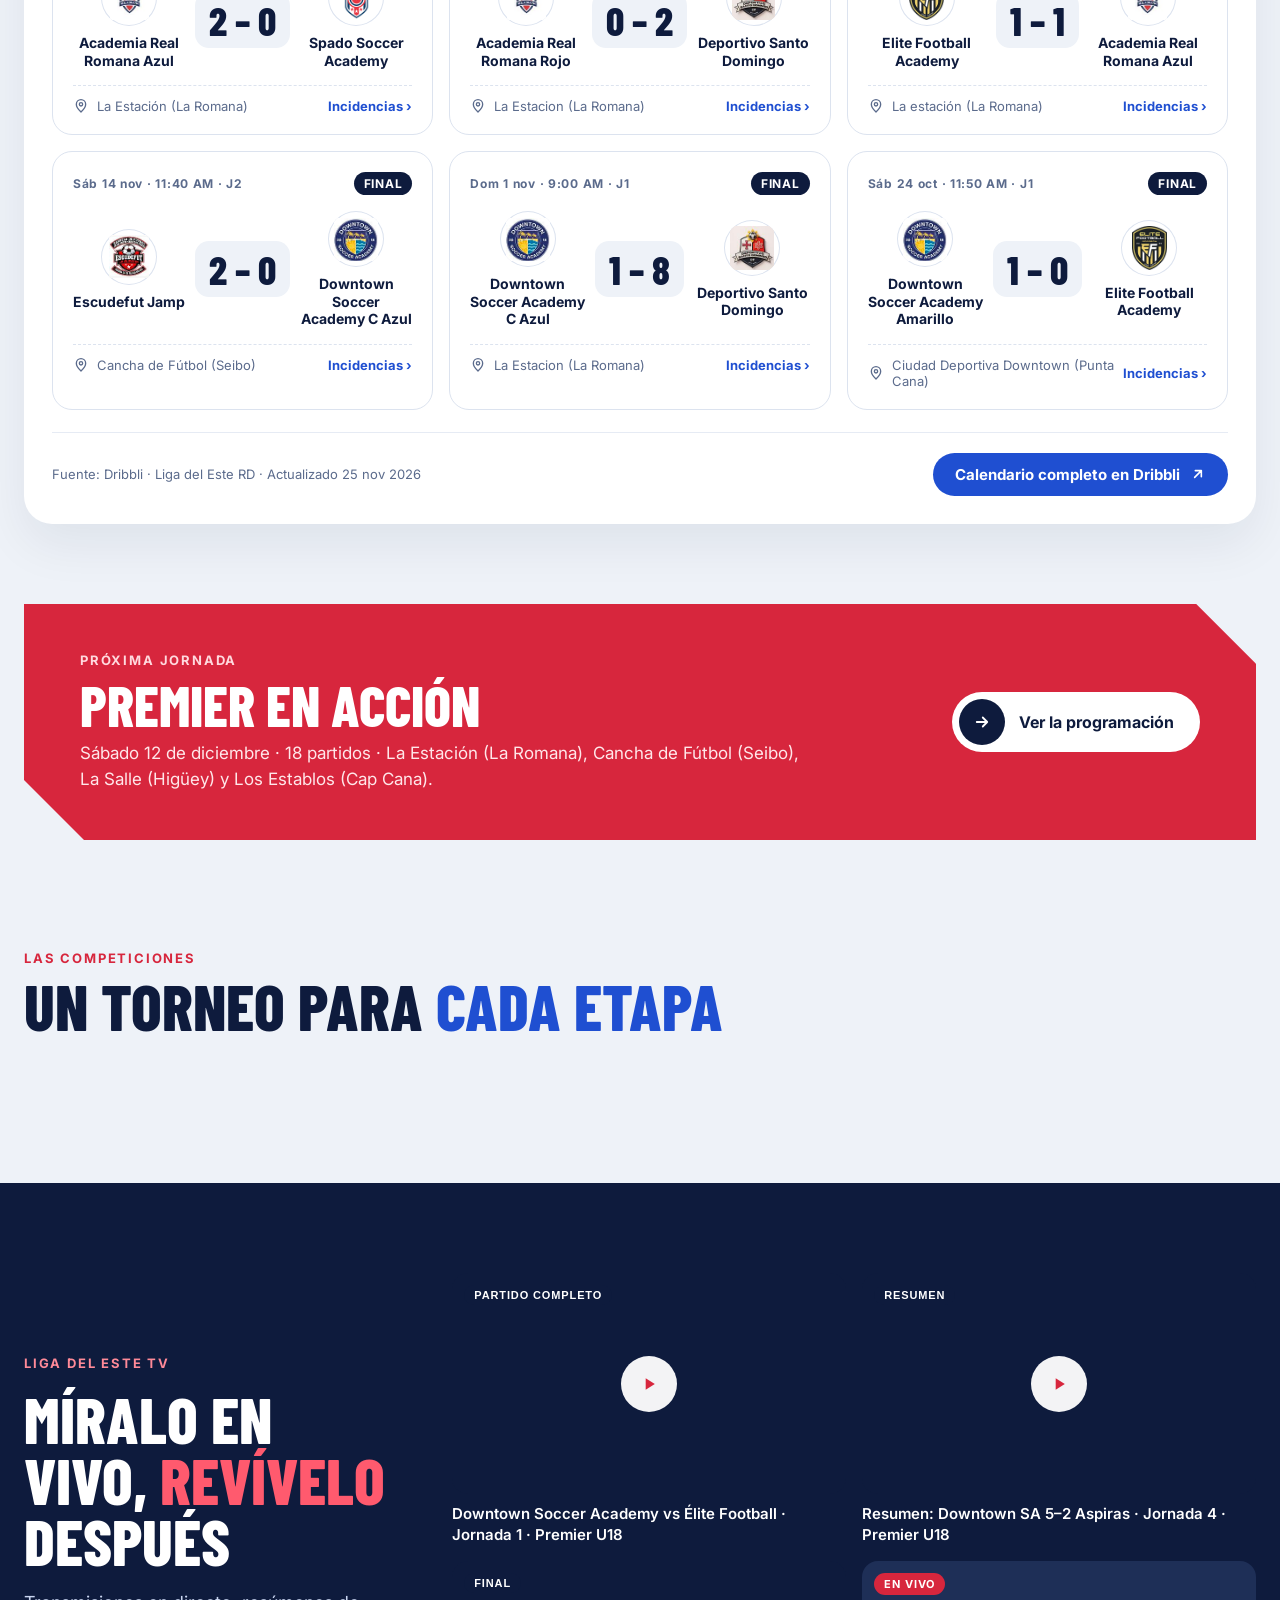
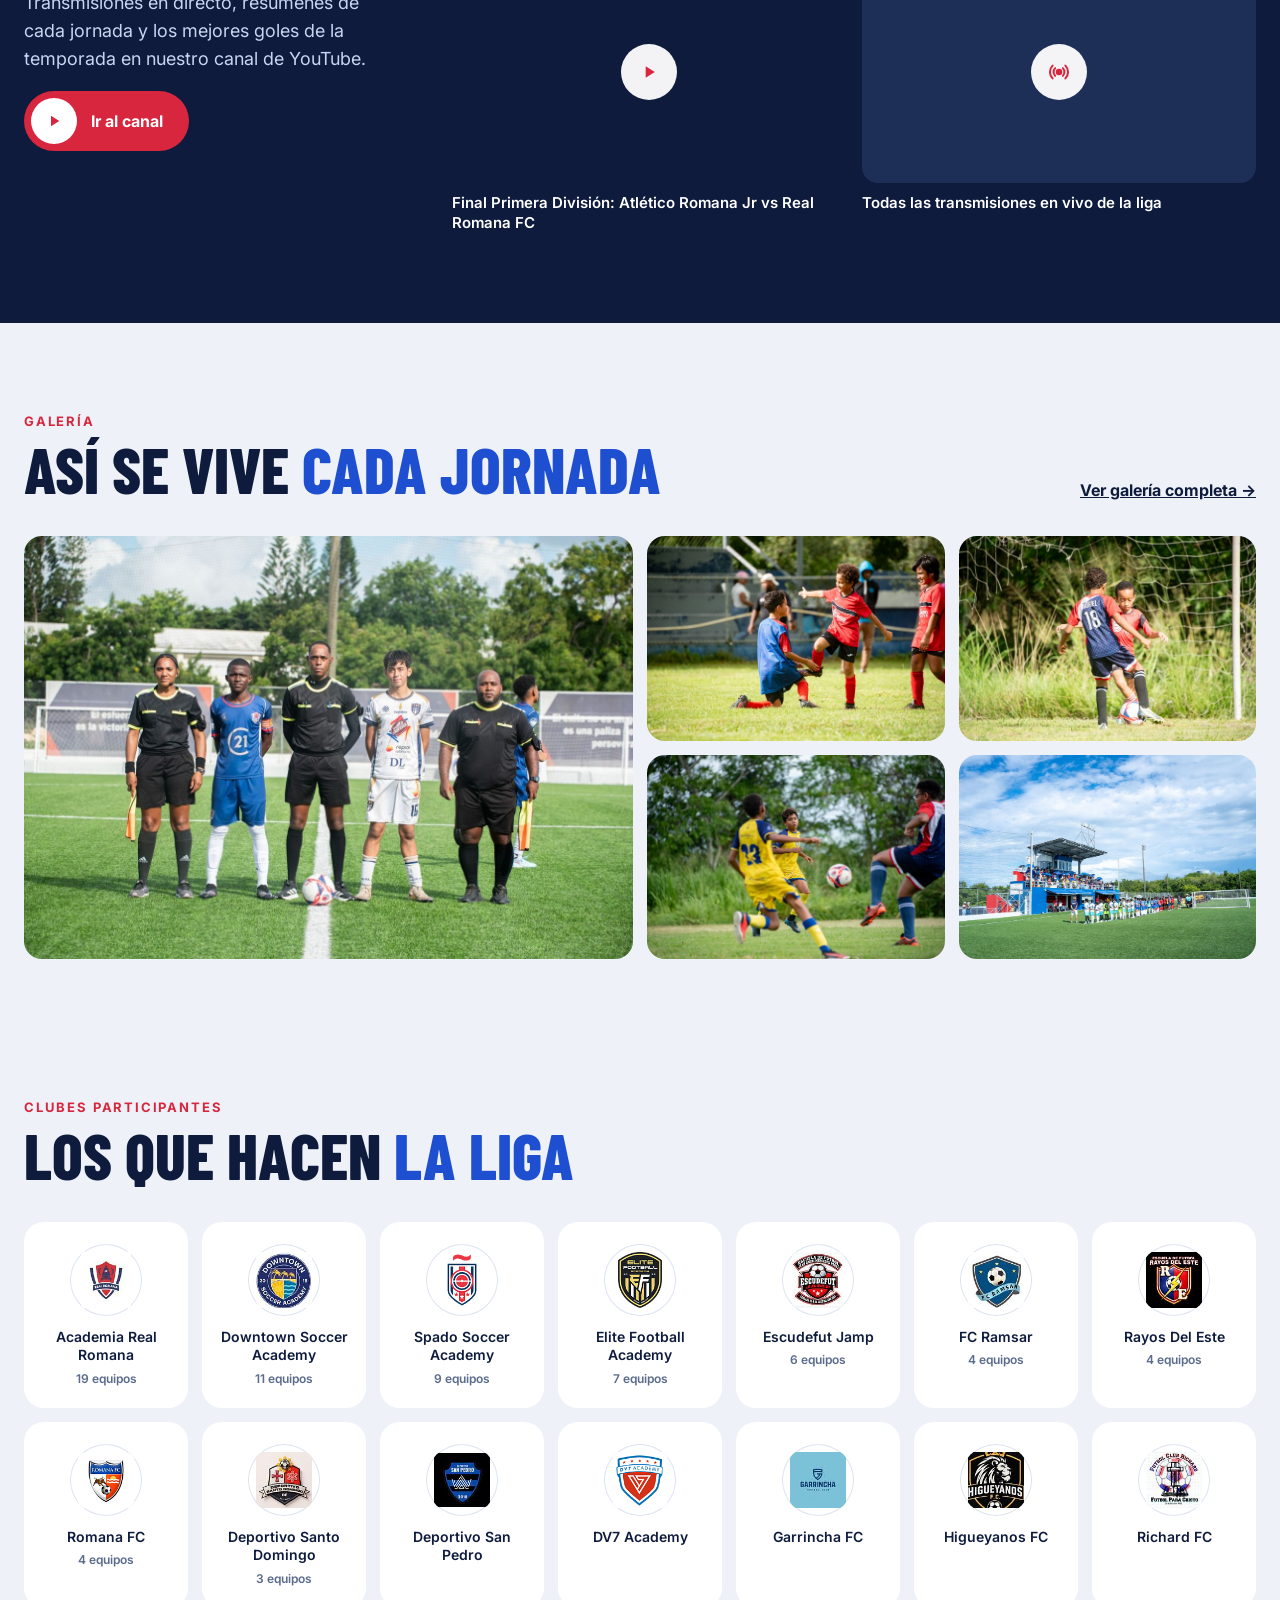
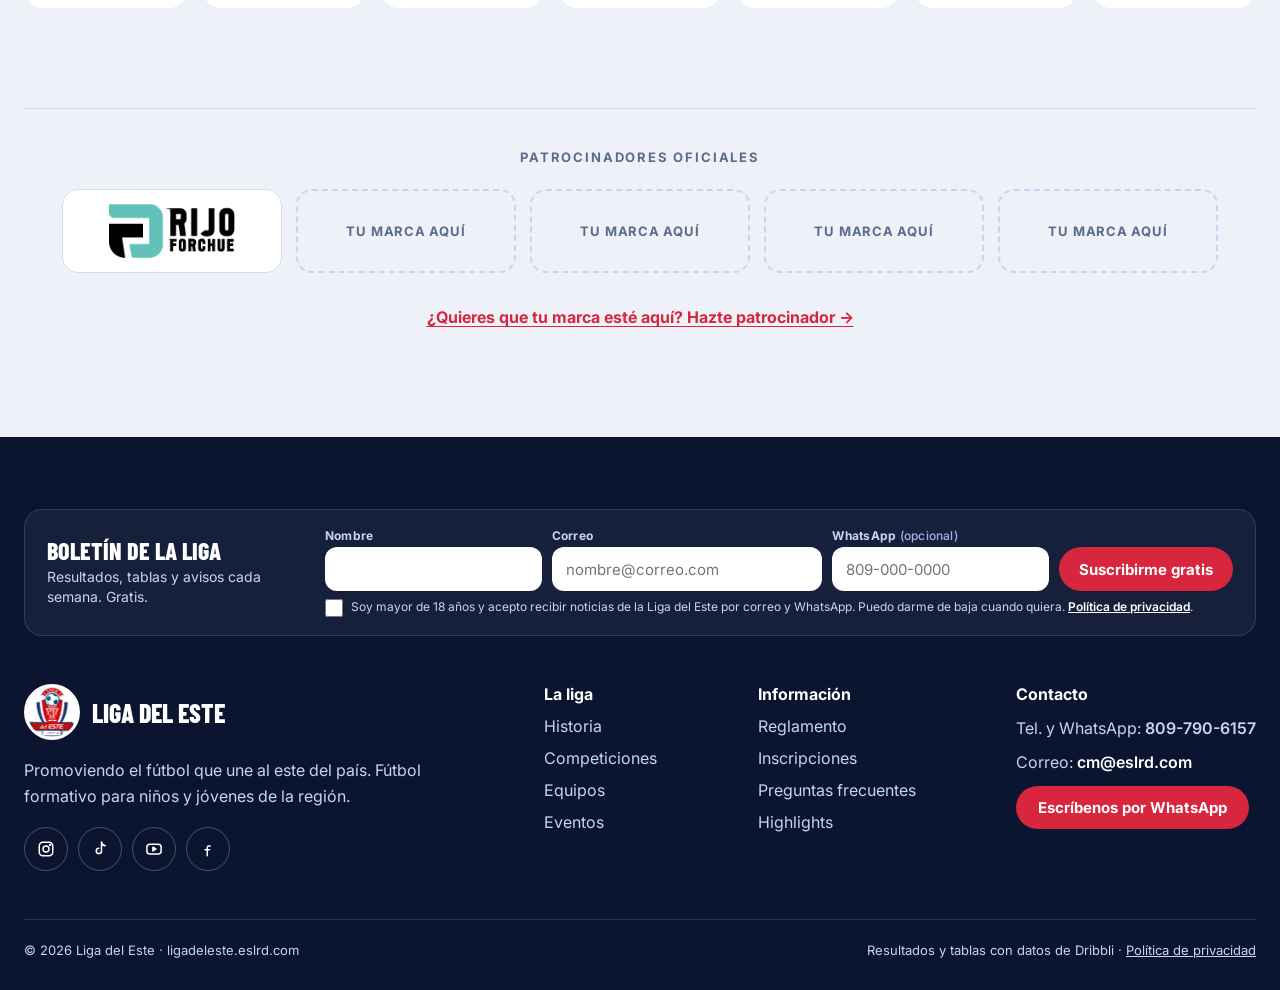
==== commit ef9ae012: "Dominio ligadeleste.eslrd.com y nueva imagen de vista previa (portada de la web) - Las vistas previa" ====
--- a/index.html
+++ b/index.html
@@ -14,7 +14,9 @@
 <meta property="og:locale" content="es_DO">
 <meta property="og:title" content="Liga del Este — Fútbol formativo del este de RD">
 <meta property="og:description" content="Liga del Este: fútbol formativo para niños y jóvenes del este de República Dominicana. Resultados, partidos y tabla.">
-<meta property="og:image" content="%SITE_BASE%fotos/jornada-estadio-presentacion.jpg">
+<meta property="og:image" content="%SITE_BASE%fotos/vista-previa-portada.jpg">
+<meta property="og:image:width" content="1200">
+<meta property="og:image:height" content="630">
 <meta property="og:url" content="%SITE_BASE%">
 <meta name="twitter:card" content="summary_large_image">
 <link rel="canonical" href="%SITE_BASE%">
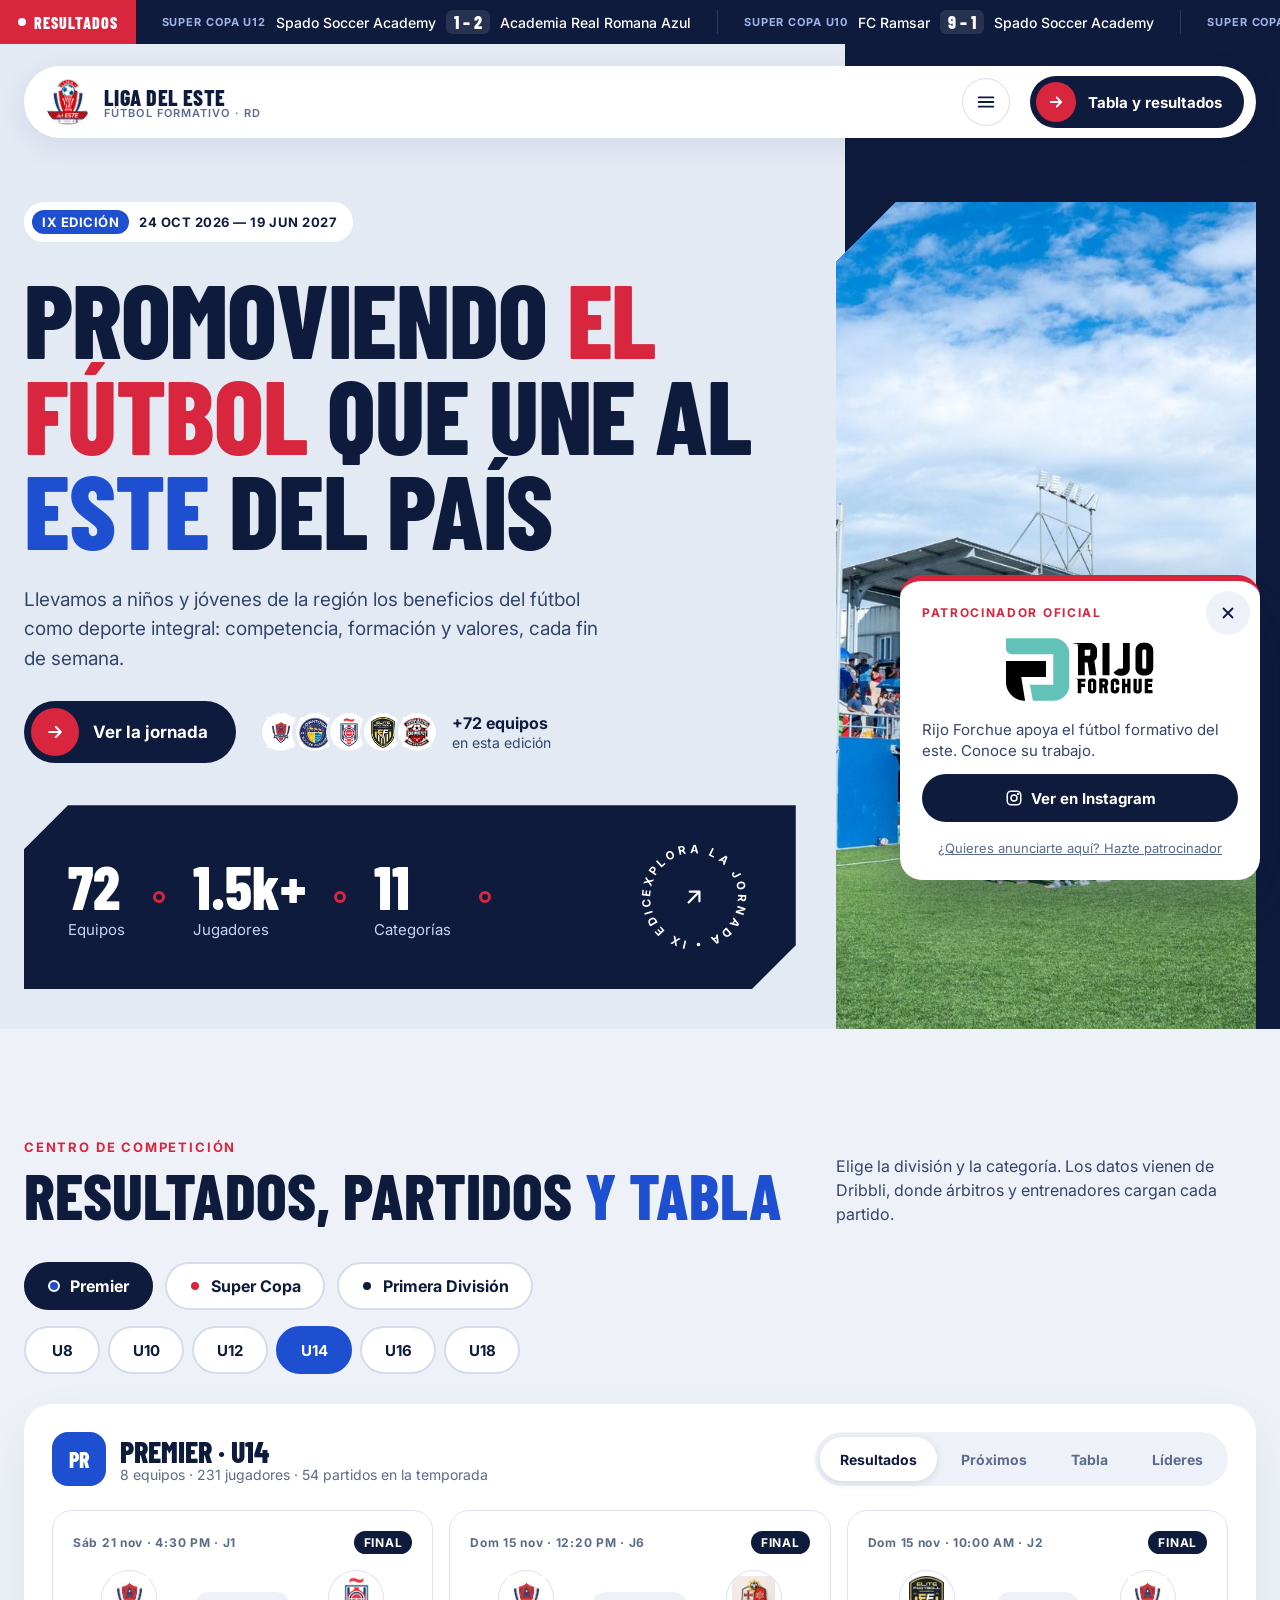
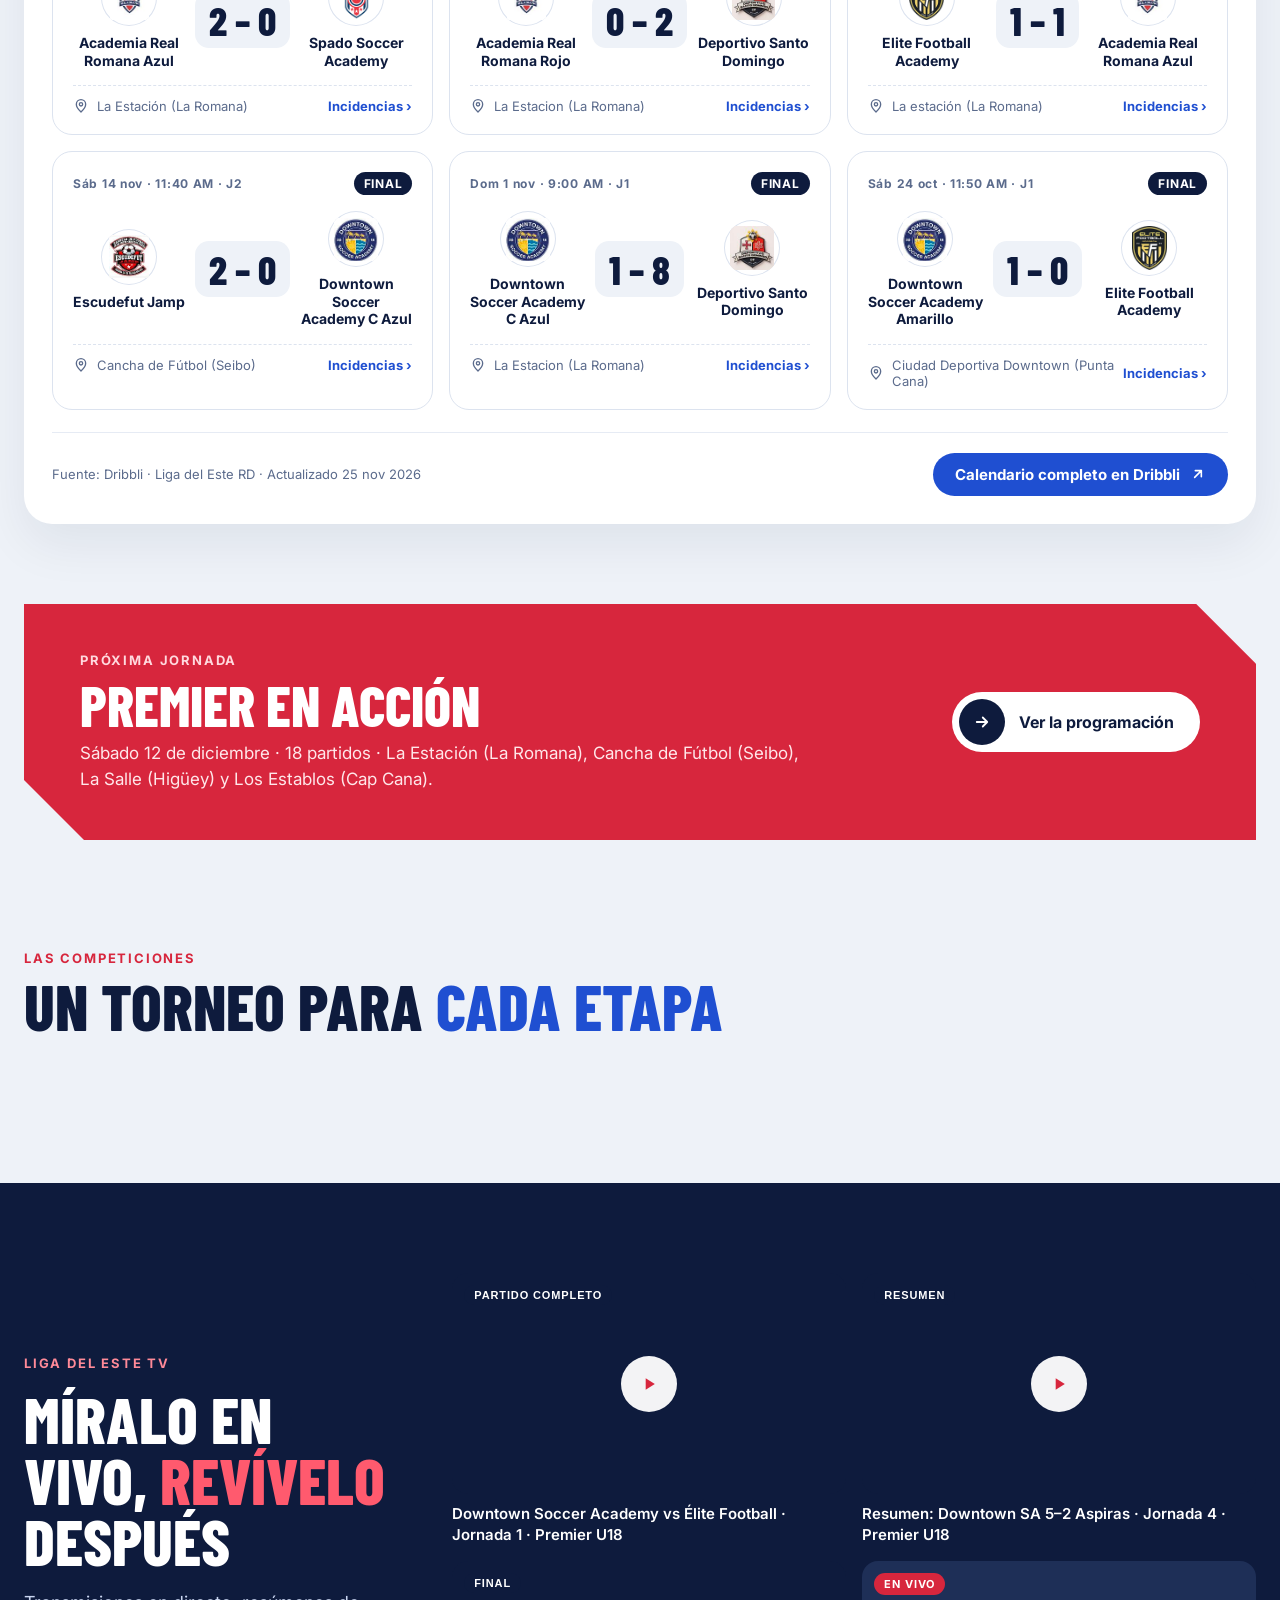
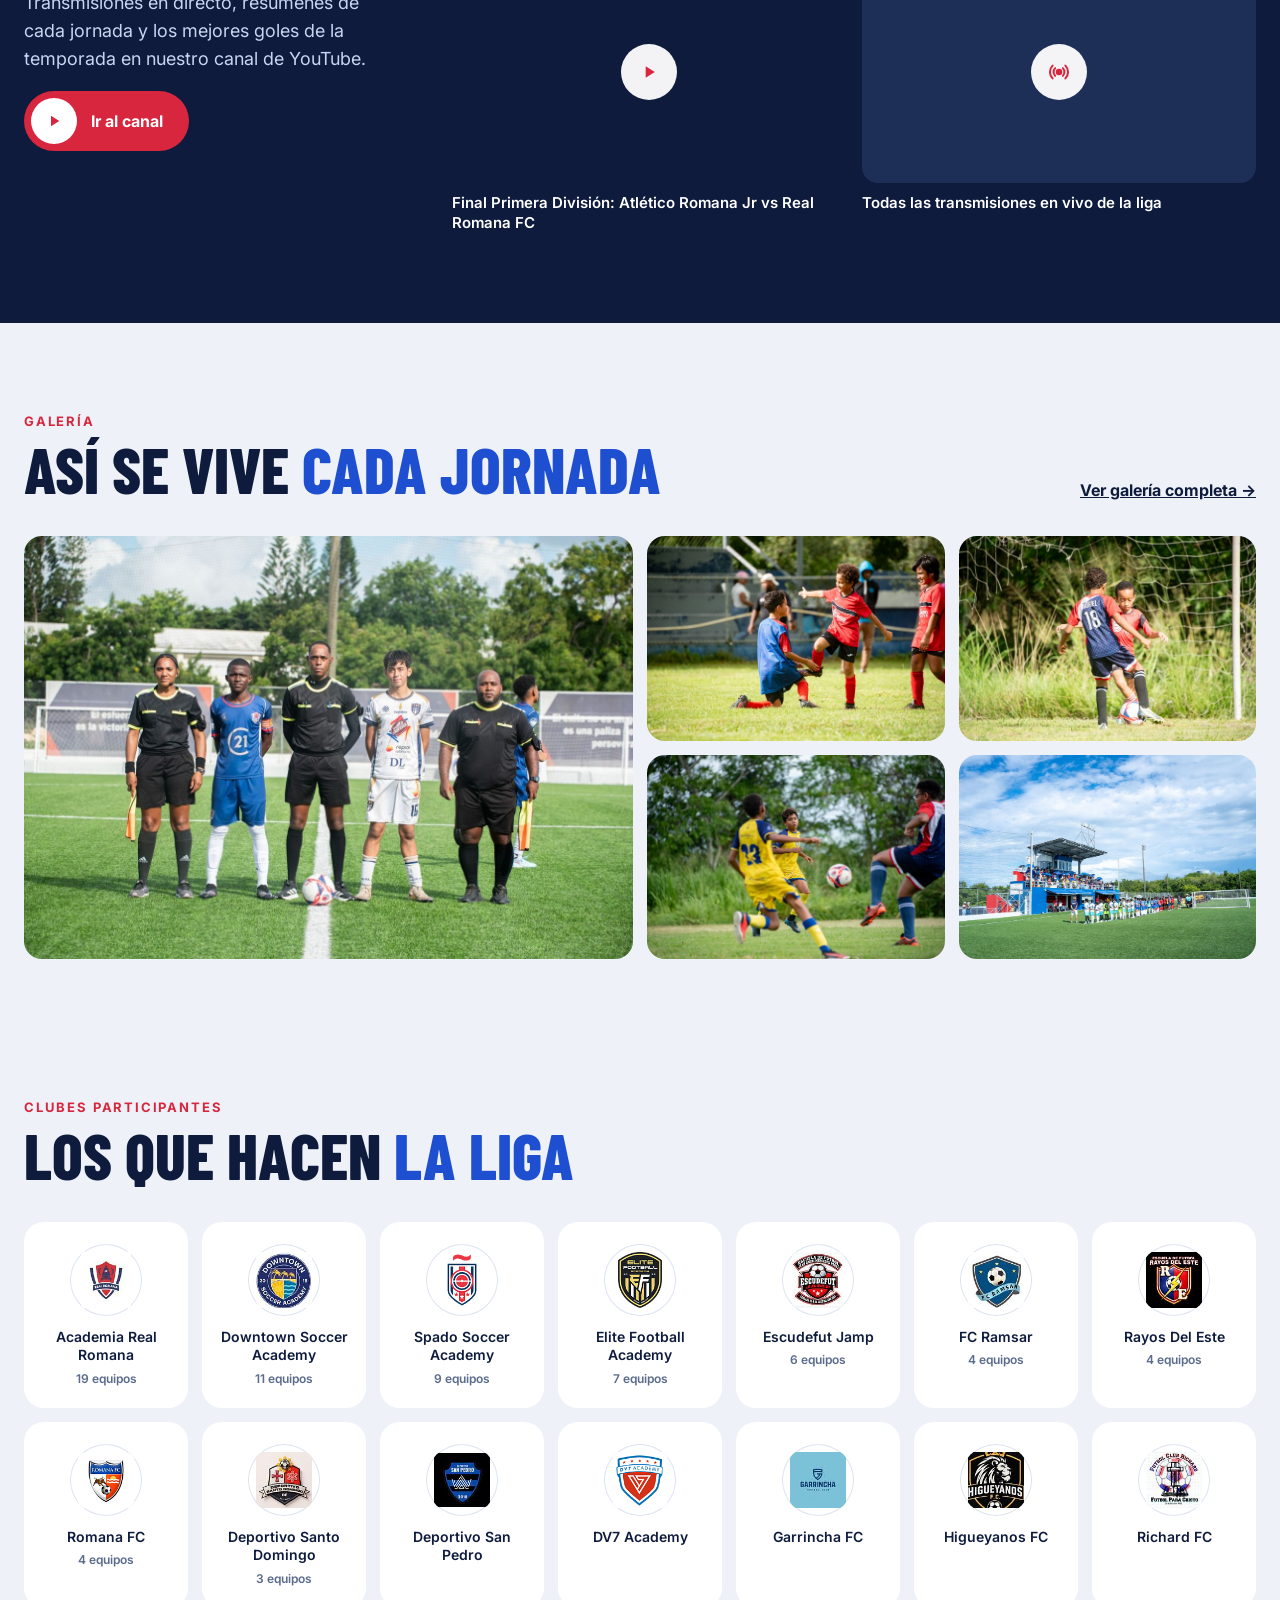
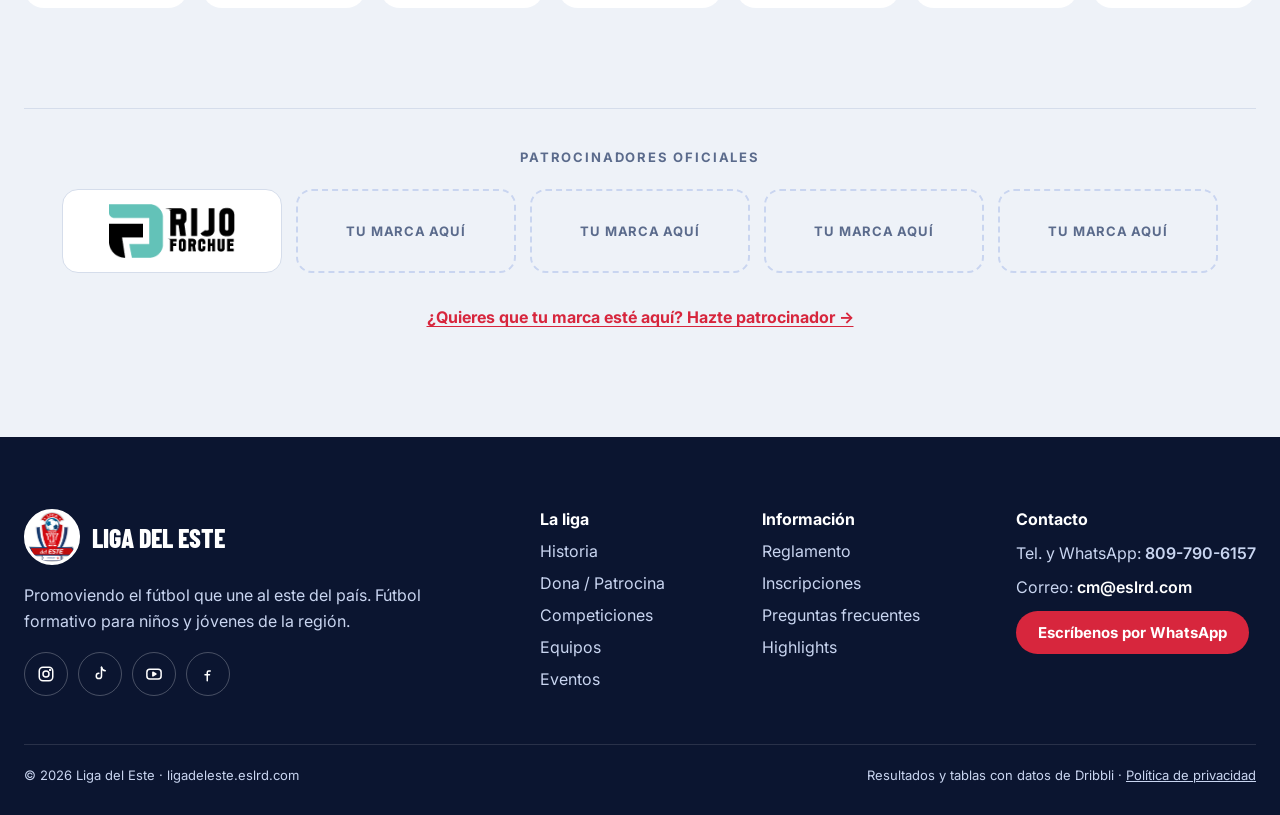
==== commit dab1f7ab: "Página nueva "Dona / Patrocina" (con ES/EN) y enlace en el menú - dona.html: portada, quiénes somos," ====
--- a/index.html
+++ b/index.html
@@ -55,6 +55,7 @@
         <a href="#eventos">Eventos</a>
         <a href="#tv">Highlights</a>
         <a href="historia.html">Historia</a>
+        <a href="dona.html">Dona / Patrocina</a>
         <a href="#contacto">Contacto</a>
       </div>
       <div class="nav__spacer"></div>
@@ -265,6 +266,7 @@
       <div class="footer__col">
         <span class="footer__col-title">La liga</span>
         <a href="historia.html">Historia</a>
+        <a href="dona.html">Dona / Patrocina</a>
         <a href="#competicion">Competiciones</a>
         <a href="#clubes">Equipos</a>
         <a href="#eventos">Eventos</a>
--- a/css/styles.css
+++ b/css/styles.css
@@ -208,7 +208,7 @@
   letter-spacing: .02em;
   flex-shrink: 0;
 }
-.brand__text { display: flex; flex-direction: column; line-height: 1; }
+.brand__text { display: flex; flex-direction: column; line-height: 1; white-space: nowrap; }
 .brand__name { font-family: var(--font-display); font-weight: 800; font-size: 22px; letter-spacing: .02em; }
 .brand__tag { font-size: 11px; font-weight: 600; color: var(--muted); letter-spacing: .1em; }
 
@@ -216,11 +216,11 @@
   display: flex;
   flex: 1;
   justify-content: center;
-  gap: 26px;
+  gap: 19px;
   font-weight: 600;
   font-size: 15px;
 }
-.nav__links a { color: var(--ink-3); text-decoration: none; }
+.nav__links a { color: var(--ink-3); text-decoration: none; white-space: nowrap; }
 .nav__links a:hover,
 .nav__links a[aria-current="page"] { color: var(--red); }
 .nav__spacer { flex: 1; display: none; }
@@ -236,7 +236,7 @@
   flex-shrink: 0;
 }
 
-@media (max-width: 980px) {
+@media (max-width: 1360px) {
   .nav__links { display: none; }
   .nav__spacer { display: block; }
   .nav__menubtn { display: inline-flex; }
@@ -1353,3 +1353,100 @@
 /* ---------- Historia: misión y visión ---------- */
 .mv { padding-bottom: 0; }
 .mv__grid { display: grid; grid-template-columns: repeat(auto-fit, minmax(300px, 1fr)); gap: 20px; }
+
+/* =========================================================
+   Página Dona / Patrocina
+   ========================================================= */
+.dn-hero__top { display: flex; align-items: center; justify-content: space-between; gap: 12px; flex-wrap: wrap; }
+.dn-lang { display: inline-flex; background: var(--white); border-radius: 999px; padding: 4px; box-shadow: 0 2px 8px rgba(14, 27, 61, .08); }
+.dn-lang button { border: 0; background: none; font: 700 13px/1 var(--font-body); letter-spacing: .06em; color: var(--muted); padding: 8px 14px; border-radius: 999px; cursor: pointer; }
+.dn-lang button[aria-pressed="true"] { background: var(--navy); color: var(--white); }
+.dn-hero__photos { flex: 1 1 440px; min-width: 0; display: grid; grid-template-columns: 1.3fr 1fr; grid-template-rows: 220px 220px; gap: 14px; }
+.dn-hero__photos > :first-child { grid-row: span 2; clip-path: polygon(60px 0, 100% 0, 100% 100%, 0 100%, 0 60px); }
+@media (max-width: 480px) { .dn-hero__photos { grid-template-rows: 150px 150px; } }
+.dn-ph { margin: 0; border-radius: 22px; min-height: 140px; }
+
+.dn-section { padding-top: 90px; }
+.dn-lead { margin: 14px 0 0; font-size: 18px; color: var(--ink-2); max-width: 720px; }
+.dn-note { margin: 10px 0 0; font-size: 14px; color: var(--muted); }
+.dn-stats { display: grid; grid-template-columns: repeat(4, minmax(0, 1fr)); gap: 12px; margin-top: 6px; }
+.dn-stats div { background: var(--white); border-radius: 18px; padding: 16px; display: flex; flex-direction: column; gap: 2px; }
+.dn-stats b { font-family: var(--font-display); font-weight: 800; font-size: 36px; line-height: 1; color: var(--navy); }
+.dn-stats span { font-size: 13px; font-weight: 700; letter-spacing: .06em; color: var(--muted); text-transform: uppercase; }
+@media (max-width: 560px) { .dn-stats { grid-template-columns: repeat(2, minmax(0, 1fr)); } }
+.dn-grid4 { grid-template-columns: repeat(auto-fit, minmax(230px, 1fr)); }
+
+.dn-ways { display: grid; grid-template-columns: repeat(auto-fit, minmax(240px, 1fr)); gap: 16px; }
+.dn-way { background: var(--white); border-radius: 22px; padding: 24px; display: flex; flex-direction: column; gap: 10px; }
+.dn-way h3 { margin: 0; font-family: var(--font-display); font-weight: 800; font-size: 26px; line-height: 1.05; text-transform: uppercase; color: var(--navy); }
+.dn-way p { margin: 0; color: var(--ink-2); line-height: 1.5; }
+.dn-ic { width: 52px; height: 52px; border-radius: 16px; background: #FDE7EA; color: var(--red); display: inline-flex; align-items: center; justify-content: center; }
+
+.dn-invest { margin-top: 90px; background: var(--navy); color: var(--soft); padding: 80px 0; }
+.dn-invest .section-title { color: var(--white); }
+.dn-invest .kicker { color: #FF9AA8; }
+.dn-invest .dn-lead { color: var(--soft); }
+.dn-costs { display: grid; grid-template-columns: repeat(auto-fit, minmax(250px, 1fr)); gap: 12px; }
+.dn-cost { background: rgba(255, 255, 255, .06); border: 1px solid rgba(255, 255, 255, .12); border-radius: 18px; padding: 18px 20px; display: flex; flex-direction: column; gap: 4px; }
+.dn-cost b { color: var(--white); font-size: 17px; }
+.dn-cost span { font-size: 14px; line-height: 1.45; }
+.dn-total { margin-top: 26px; display: flex; flex-wrap: wrap; align-items: baseline; gap: 10px 18px; background: var(--red); color: var(--white); border-radius: 22px; padding: 22px 28px; }
+.dn-total b { font-family: var(--font-display); font-weight: 800; font-size: clamp(40px, 6vw, 64px); line-height: 1; }
+.dn-total span { font-weight: 700; font-size: 16px; }
+
+.dn-amounts { display: grid; grid-template-columns: repeat(auto-fit, minmax(220px, 1fr)); gap: 16px; }
+.dn-amount { background: var(--white); border-radius: 22px; padding: 24px; border-top: 6px solid var(--blue); display: flex; flex-direction: column; gap: 8px; }
+.dn-amount b { font-family: var(--font-display); font-weight: 800; font-size: 46px; line-height: 1; color: var(--navy); }
+.dn-amount span { color: var(--ink-2); line-height: 1.45; }
+.dn-beca { margin-top: 16px; background: var(--white); border-radius: 22px; padding: 24px 28px; display: flex; flex-wrap: wrap; align-items: center; justify-content: space-between; gap: 18px; border: 2px dashed var(--soft); }
+.dn-beca p { margin: 6px 0 0; font-size: 18px; color: var(--ink-2); }
+
+.dn-who { display: grid; grid-template-columns: repeat(auto-fit, minmax(280px, 1fr)); gap: 16px; }
+.dn-who__card { background: var(--white); border-radius: 24px; padding: 28px; display: flex; flex-direction: column; align-items: flex-start; gap: 12px; }
+.dn-who__card h3 { margin: 0; font-family: var(--font-display); font-weight: 800; font-size: 30px; line-height: 1; text-transform: uppercase; color: var(--navy); }
+.dn-who__card p { margin: 0; color: var(--ink-2); line-height: 1.55; }
+.dn-who__card--liga { background: var(--blue); }
+.dn-who__card--liga h3, .dn-who__card--liga p { color: var(--white); }
+.dn-acads { margin-top: 22px; display: grid; grid-template-columns: repeat(auto-fill, minmax(260px, 1fr)); gap: 14px; }
+.dn-acad { background: var(--white); border-radius: 20px; padding: 20px; display: flex; flex-direction: column; gap: 12px; border: 1px solid var(--line); }
+.dn-acad__head { display: flex; align-items: center; gap: 12px; }
+.dn-acad__head .crest { width: 52px; height: 52px; flex: 0 0 auto; }
+.dn-acad__head h3 { margin: 0; font-size: 17px; line-height: 1.2; color: var(--navy); }
+.dn-acad__head span { font-size: 13px; color: var(--muted); }
+.dn-acad ul { margin: 0; padding-left: 18px; font-size: 14px; color: var(--muted); line-height: 1.6; }
+.dn-acad__actions { display: flex; flex-wrap: wrap; align-items: center; gap: 12px; margin-top: auto; }
+.dn-link { color: var(--blue); font-weight: 700; font-size: 14px; }
+
+.dn-tiers { display: grid; grid-template-columns: repeat(auto-fit, minmax(230px, 1fr)); gap: 16px; }
+.dn-tier { background: var(--white); border-radius: 24px; padding: 26px; display: flex; flex-direction: column; gap: 14px; border-top: 8px solid var(--tier, var(--navy)); }
+.dn-tier--bronce { --tier: #B4743A; }
+.dn-tier--plata { --tier: #8E9AAB; }
+.dn-tier--oro { --tier: #D4A017; }
+.dn-tier--oficial { --tier: var(--red); background: var(--navy); color: var(--soft); }
+.dn-tier__name { font-family: var(--font-display); font-weight: 800; font-size: 30px; line-height: 1; text-transform: uppercase; color: var(--navy); }
+.dn-tier--oficial .dn-tier__name { color: var(--white); }
+.dn-tier__price { font-family: var(--font-display); font-weight: 800; font-size: 34px; color: var(--tier); }
+.dn-tier__price small { font-family: var(--font-body); font-size: 14px; font-weight: 600; color: var(--muted); }
+.dn-tier--oficial .dn-tier__price small { color: var(--soft); }
+.dn-tier ul { margin: 0; padding-left: 18px; line-height: 1.55; color: var(--ink-2); flex: 1; }
+.dn-tier--oficial ul { color: var(--soft); }
+.dn-tier .btn { align-self: flex-start; }
+.dn-tier--oficial .btn--dark { background: var(--red); }
+.dn-custom { margin: 18px 0 0; font-size: 17px; color: var(--ink-2); }
+.dn-custom a { color: var(--blue); font-weight: 700; }
+
+.dn-steps { list-style: none; margin: 0; padding: 0; display: grid; grid-template-columns: repeat(auto-fit, minmax(220px, 1fr)); gap: 14px; }
+.dn-steps li { background: var(--white); border-radius: 20px; padding: 22px; display: flex; gap: 14px; align-items: flex-start; font-size: 16px; line-height: 1.45; color: var(--ink-2); }
+.dn-steps b { flex: 0 0 auto; width: 40px; height: 40px; border-radius: 50%; background: var(--red); color: var(--white); display: inline-flex; align-items: center; justify-content: center; font-family: var(--font-display); font-size: 22px; }
+.dn-impact { margin-top: 16px; background: var(--white); border-radius: 22px; padding: 24px 28px; display: flex; flex-direction: column; gap: 16px; }
+.dn-impact p { margin: 0; color: var(--ink-2); line-height: 1.55; }
+.dn-contact { display: flex; flex-wrap: wrap; align-items: center; gap: 14px 26px; font-size: 15px; color: var(--ink-2); }
+
+.dn-gallery { margin-bottom: 18px; }
+.dn-quotes { display: grid; grid-template-columns: repeat(auto-fit, minmax(280px, 1fr)); gap: 16px; }
+.dn-quote { margin: 0; background: var(--white); border-radius: 22px; padding: 26px; border-left: 6px solid var(--blue); }
+.dn-quote p { margin: 0 0 10px; font-size: 18px; line-height: 1.5; color: var(--navy); font-style: italic; }
+.dn-quote footer { font-size: 14px; color: var(--muted); font-weight: 600; }
+
+.dn-close { margin-bottom: 40px; background: var(--navy); border-radius: 32px; padding: 56px 40px; display: flex; flex-direction: column; align-items: center; text-align: center; gap: 26px; }
+.dn-close h2 { margin: 0; font-family: var(--font-display); font-weight: 800; font-size: clamp(38px, 5.5vw, 72px); line-height: .95; text-transform: uppercase; color: var(--white); max-width: 900px; }
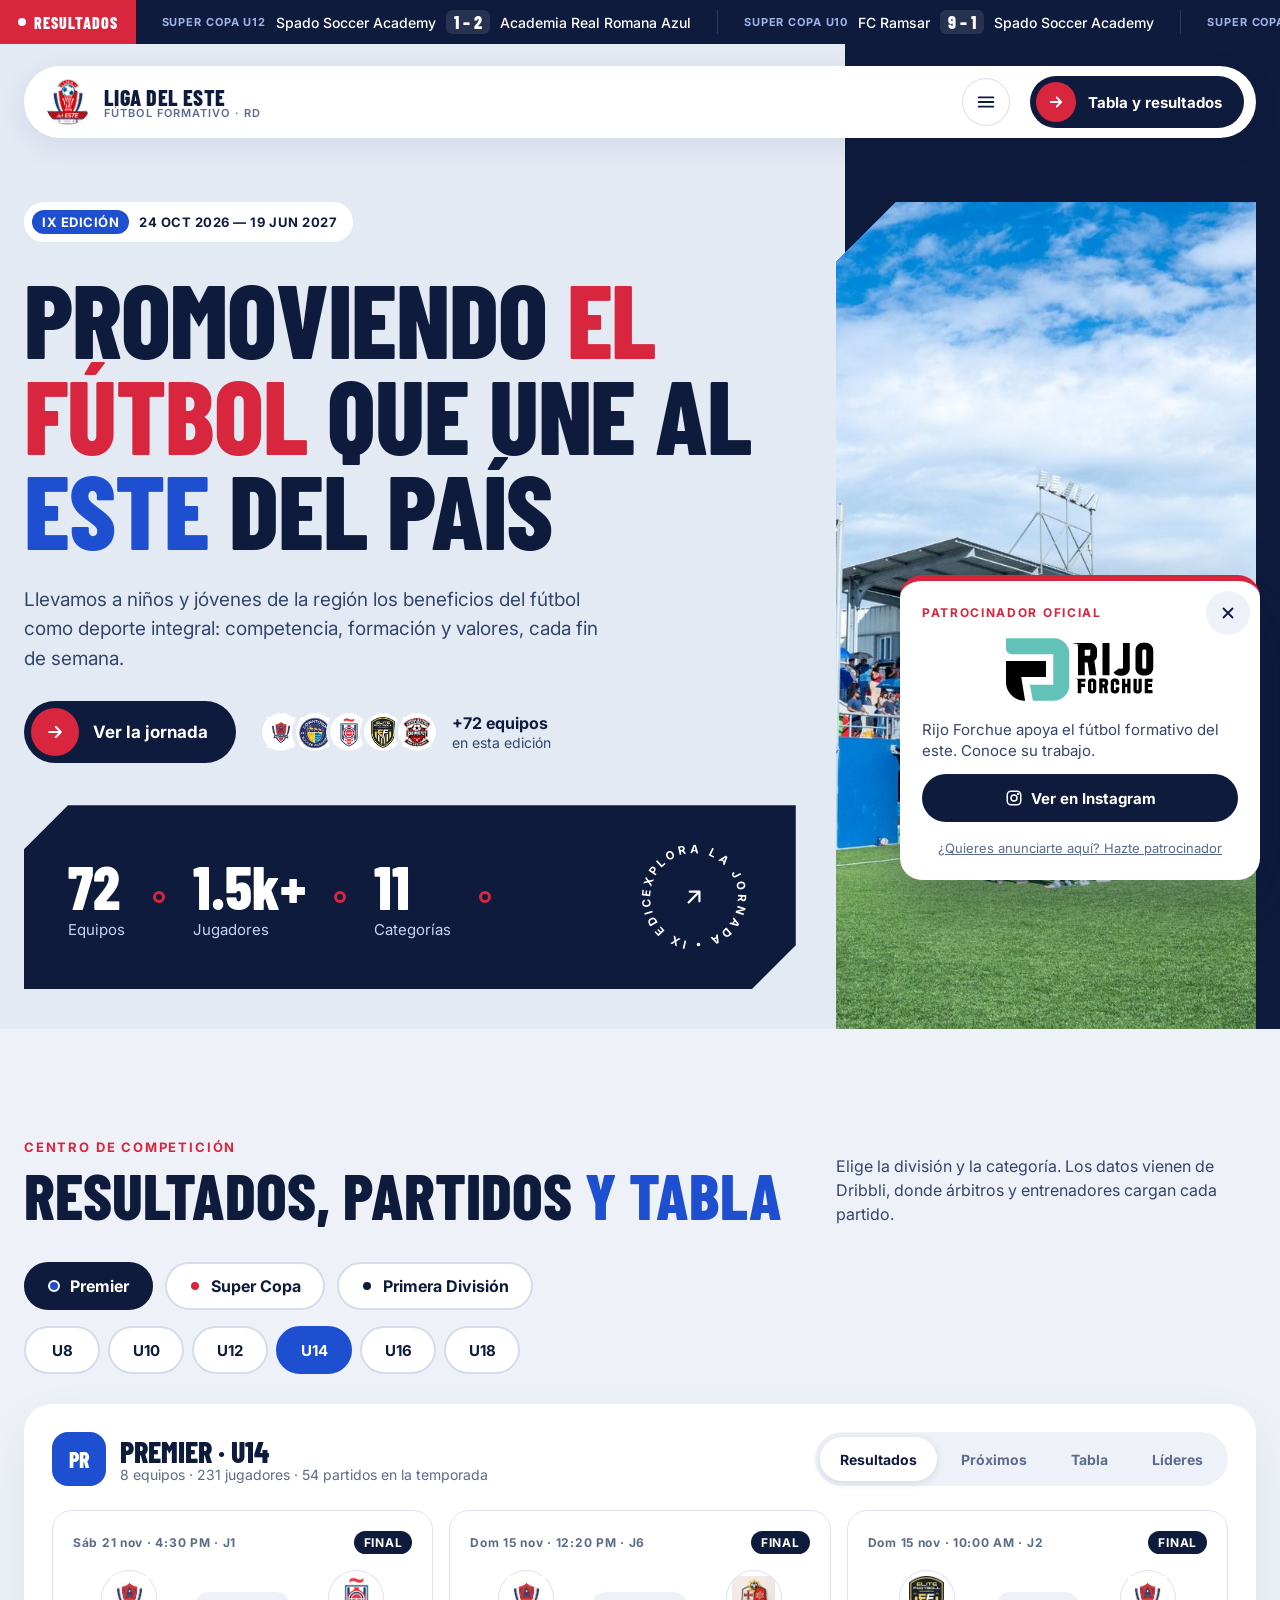
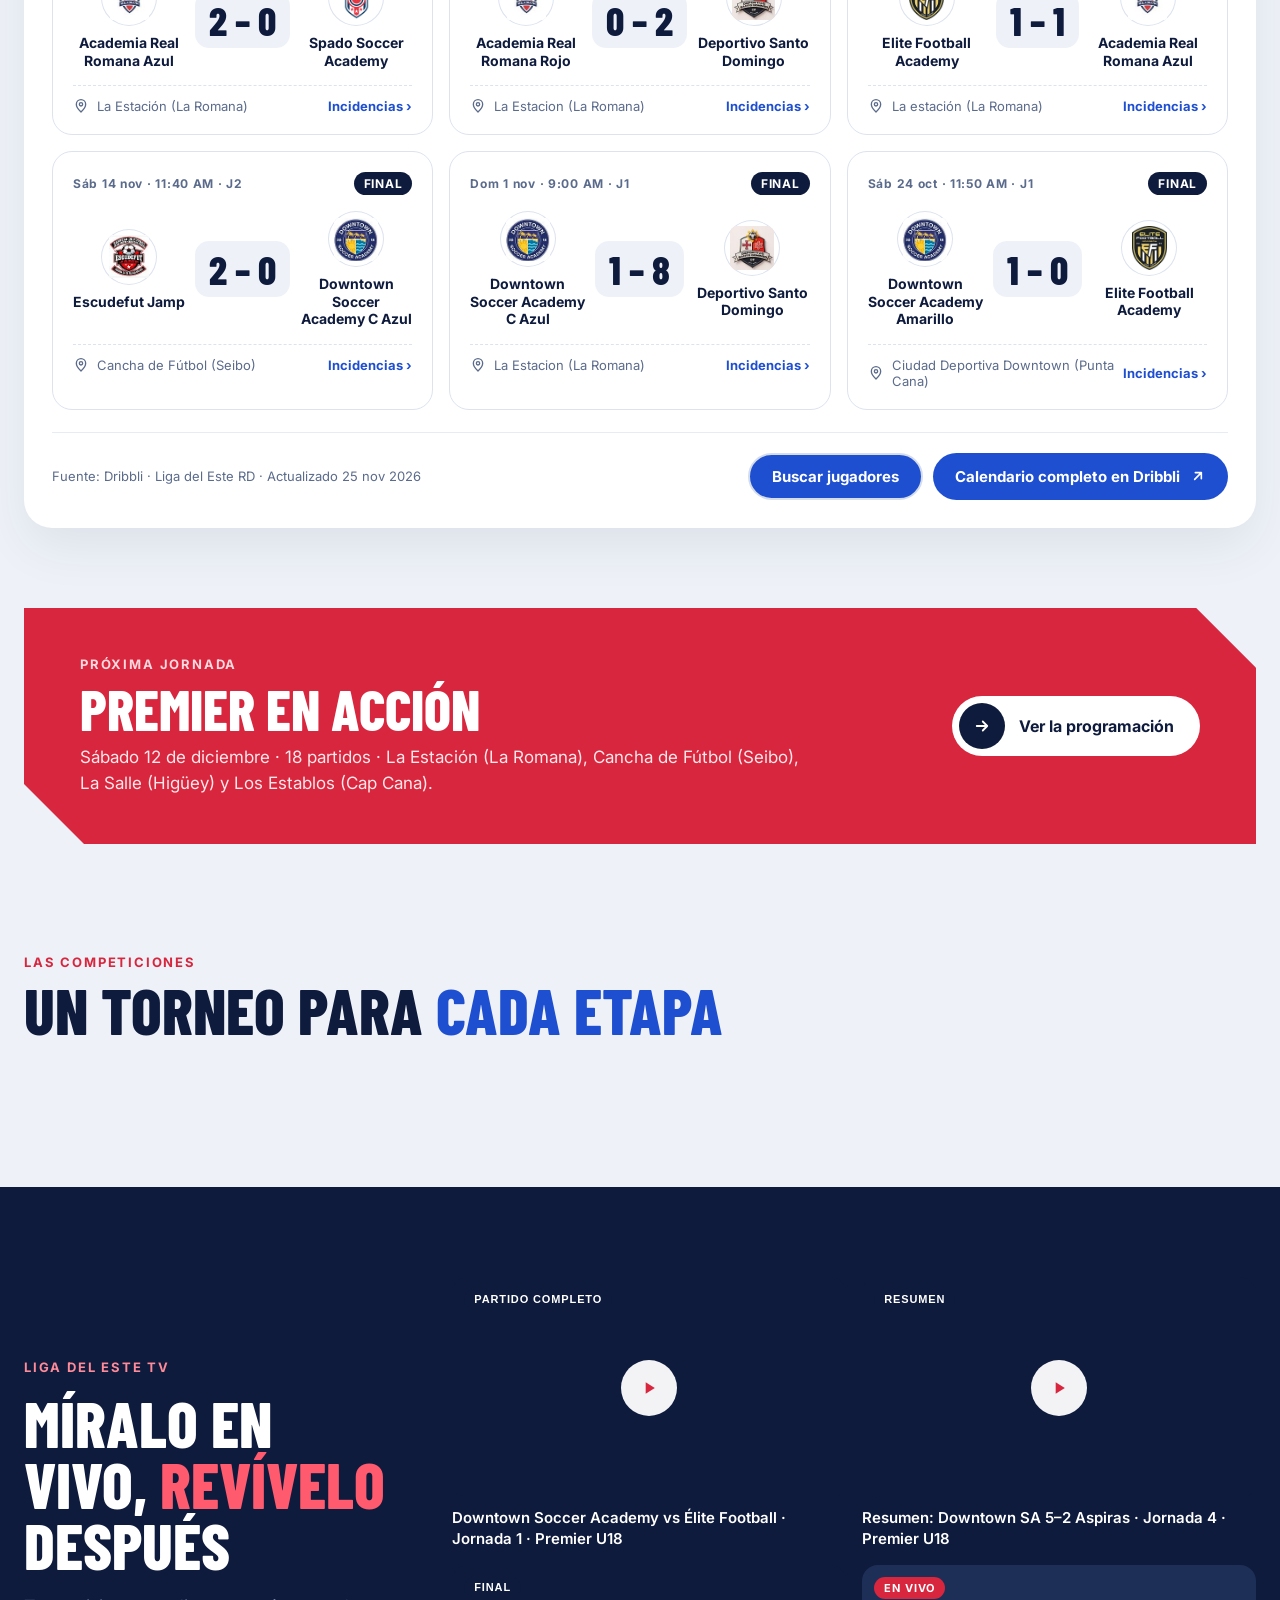
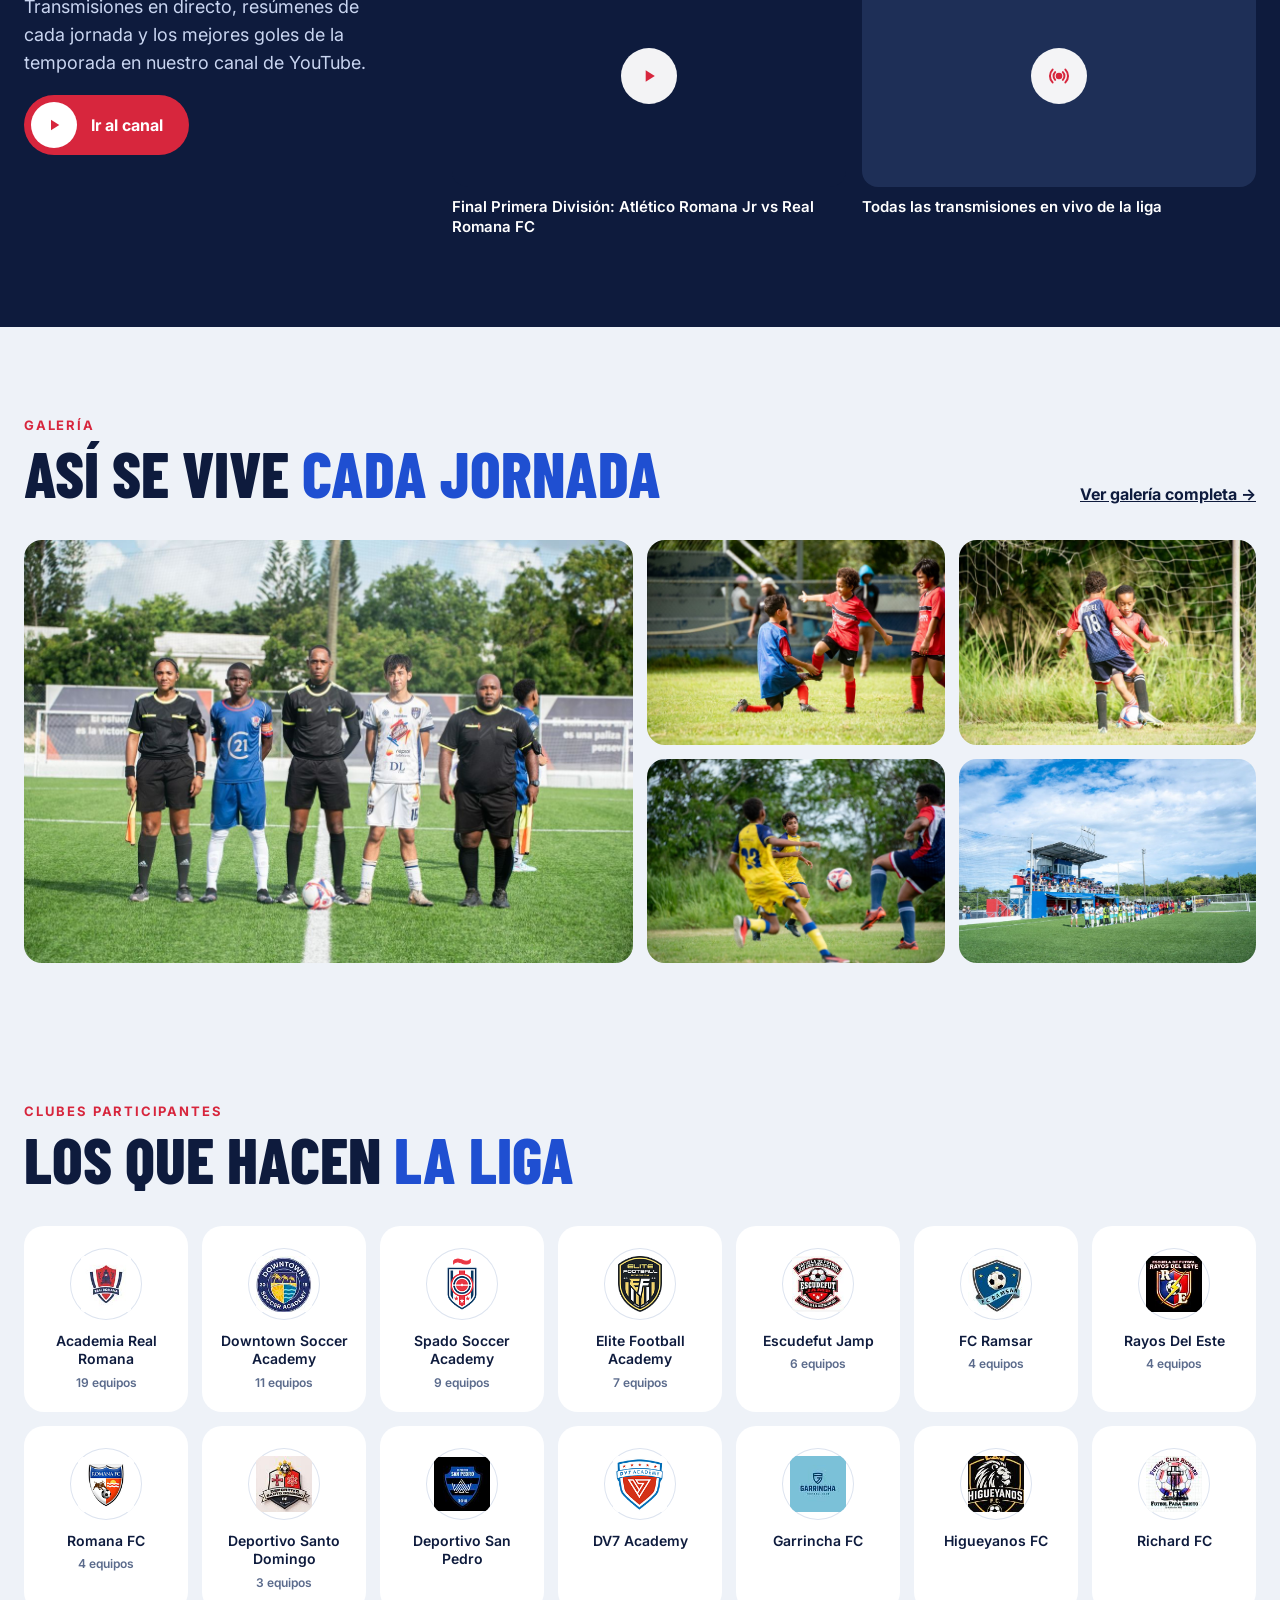
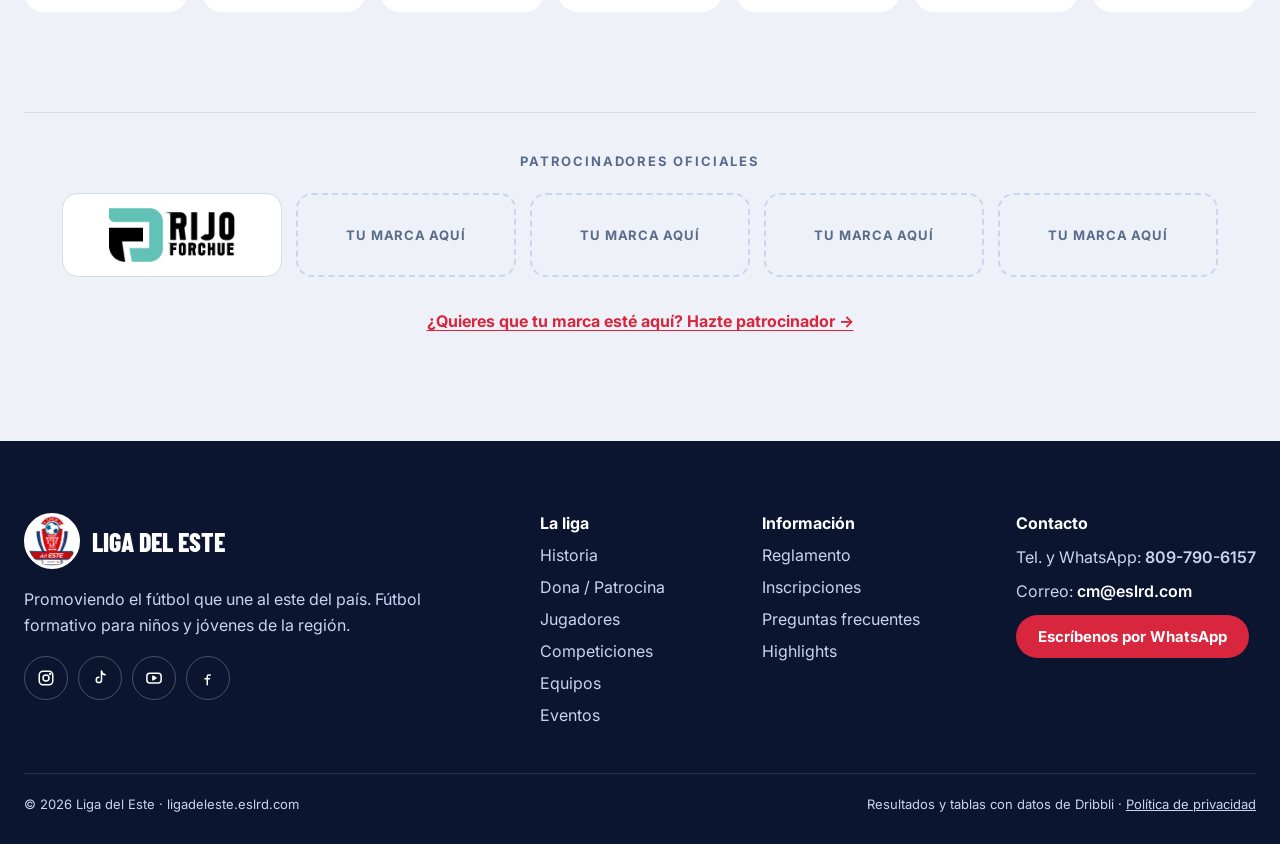
==== commit cbfaf131: "Página de Jugadores: buscador y perfil con historial (solo jugadores activos) - scripts/jugadores.py" ====
--- a/index.html
+++ b/index.html
@@ -153,6 +153,7 @@
     <div class="panel__foot">
       <span class="panel__source" id="panel-source">Fuente: Dribbli · Liga del Este RD · Actualizado 19 nov 2026</span>
       <div class="panel__actions">
+        <a class="btn btn--plain btn--ig" href="jugadores.html">Buscar jugadores</a>
         <button type="button" class="btn btn--plain btn--ig" id="share-ig">
           <svg width="18" height="18" viewBox="0 0 24 24" fill="none" stroke="currentColor" stroke-width="2" stroke-linecap="round" stroke-linejoin="round" aria-hidden="true"><rect x="3" y="3" width="18" height="18" rx="5"></rect><circle cx="12" cy="12" r="4"></circle><circle cx="17.5" cy="6.5" r=".6" fill="currentColor"></circle></svg>
           Descargar para Instagram
@@ -267,6 +268,7 @@
         <span class="footer__col-title">La liga</span>
         <a href="historia.html">Historia</a>
         <a href="dona.html">Dona / Patrocina</a>
+        <a href="jugadores.html">Jugadores</a>
         <a href="#competicion">Competiciones</a>
         <a href="#clubes">Equipos</a>
         <a href="#eventos">Eventos</a>
--- a/css/styles.css
+++ b/css/styles.css
@@ -1450,3 +1450,89 @@
 
 .dn-close { margin-bottom: 40px; background: var(--navy); border-radius: 32px; padding: 56px 40px; display: flex; flex-direction: column; align-items: center; text-align: center; gap: 26px; }
 .dn-close h2 { margin: 0; font-family: var(--font-display); font-weight: 800; font-size: clamp(38px, 5.5vw, 72px); line-height: .95; text-transform: uppercase; color: var(--white); max-width: 900px; }
+
+/* =========================================================
+   Jugadores (buscador y perfil)
+   ========================================================= */
+.jg-hero { padding-top: 56px; padding-bottom: 64px; display: flex; flex-wrap: wrap; align-items: center; gap: 40px; }
+.jg-hero__copy { flex: 999 1 520px; min-width: 0; display: flex; flex-direction: column; gap: 22px; }
+.jg-hero .hero__title { font-size: clamp(48px, 6.2vw, 96px); }
+.jg-hero__stats { flex: 1 1 300px; display: grid; gap: 12px; position: relative; z-index: 1; }
+.jg-hero__stats div { background: var(--white); border-radius: 22px; padding: 20px 24px; box-shadow: var(--shadow-card); }
+.jg-hero__stats b { display: block; font-family: var(--font-display); font-weight: 800; font-size: 52px; line-height: 1; color: var(--navy); }
+.jg-hero__stats span { font-size: 13px; font-weight: 700; letter-spacing: .08em; color: var(--muted); text-transform: uppercase; }
+.jg-hero__stats div:first-child b { color: var(--red); }
+.jg-section { padding-top: 40px; padding-bottom: 40px; }
+.jg-section--perfil { padding-top: 32px; }
+.jg-tools { display: grid; grid-template-columns: minmax(0, 2fr) repeat(3, minmax(0, 1fr)); gap: 12px; }
+@media (max-width: 860px) { .jg-tools { grid-template-columns: 1fr 1fr; } .jg-search { grid-column: 1 / -1; } }
+@media (max-width: 480px) { .jg-tools { grid-template-columns: 1fr; } }
+.jg-search { display: flex; align-items: center; gap: 10px; background: var(--white); border: 1px solid var(--line); border-radius: 999px; padding: 0 18px; color: var(--muted); }
+.jg-search input { flex: 1; min-width: 0; border: 0; background: none; font: 500 16px var(--font-body); padding: 14px 0; color: var(--navy); outline: none; }
+.jg-tools select { border: 1px solid var(--line); border-radius: 999px; background: var(--white); font: 600 15px var(--font-body); color: var(--navy); padding: 13px 16px; min-width: 0; }
+.jg-search:focus-within, .jg-tools select:focus { outline: 3px solid rgba(31, 79, 209, .25); border-color: var(--blue); }
+.jg-cuenta { margin: 16px 0 12px; font-size: 14px; font-weight: 700; color: var(--muted); }
+.jg-lista { display: grid; grid-template-columns: repeat(auto-fill, minmax(300px, 1fr)); gap: 12px; }
+.jg-card { display: flex; align-items: center; gap: 14px; background: var(--white); border: 1px solid var(--line); border-radius: 20px; padding: 14px 16px; text-decoration: none; color: var(--navy); transition: transform .2s, box-shadow .2s; }
+.jg-card:hover { transform: translateY(-2px); box-shadow: var(--shadow-card); }
+.jg-av { flex: 0 0 auto; width: 48px; height: 48px; border-radius: 50%; background: linear-gradient(135deg, var(--blue), var(--red)); color: var(--white); display: inline-flex; align-items: center; justify-content: center; font-family: var(--font-display); font-weight: 800; font-size: 20px; }
+.jg-av--xl { width: 112px; height: 112px; font-size: 48px; }
+.jg-card__txt { flex: 1; min-width: 0; display: flex; flex-direction: column; gap: 3px; }
+.jg-card__txt b { font-size: 16px; }
+.jg-card__txt > span { font-size: 13px; color: var(--muted); }
+.jg-chip { align-self: flex-start; background: #E6EDFF; color: var(--blue); font-weight: 700; font-size: 12px; border-radius: 999px; padding: 3px 9px; }
+.jg-card__num { text-align: center; display: flex; flex-direction: column; line-height: 1.05; }
+.jg-card__num b { font-family: var(--font-display); font-weight: 800; font-size: 30px; color: var(--red); }
+.jg-card__num small { font-size: 12px; color: var(--muted); font-weight: 700; }
+.jg-card__num em { font-style: normal; font-size: 11px; color: var(--muted); margin-top: 4px; white-space: nowrap; }
+.jg-mas { display: flex; justify-content: center; margin-top: 18px; }
+.jg-mas .btn[hidden] { display: none; }
+.jg-vacio { color: var(--muted); padding: 24px 0; }
+.jg-vacio--grande { text-align: center; padding: 60px 0; display: flex; flex-direction: column; align-items: center; gap: 16px; }
+.jg-vacio--grande h2 { margin: 0; font-family: var(--font-display); font-size: 40px; text-transform: uppercase; color: var(--navy); }
+.jg-nota { margin-top: 24px; font-size: 13px; color: var(--muted); line-height: 1.55; }
+.jg-nota a { color: var(--blue); font-weight: 700; }
+.jg-back { display: inline-block; color: var(--blue); font-weight: 700; text-decoration: none; margin-bottom: 18px; }
+.jg-head { background: var(--navy); color: var(--white); border-radius: 28px; padding: 32px; display: flex; gap: 28px; align-items: center; flex-wrap: wrap; }
+.jg-kicker { font-size: 13px; font-weight: 700; letter-spacing: .14em; color: #FF9AA8; }
+.jg-name { font-family: var(--font-display); font-weight: 800; font-size: clamp(40px, 7vw, 64px); line-height: 1; text-transform: uppercase; margin: 6px 0 12px; }
+.jg-now { display: flex; gap: 10px; flex-wrap: wrap; }
+.jg-now span { background: rgba(255, 255, 255, .12); border-radius: 999px; padding: 6px 14px; font-size: 14px; font-weight: 600; }
+.jg-stats { display: grid; grid-template-columns: repeat(auto-fit, minmax(140px, 1fr)); gap: 14px; margin: 22px 0 34px; }
+.jg-stats div { background: var(--white); border-radius: 20px; padding: 20px; border: 1px solid var(--line); }
+.jg-stats b { display: block; font-family: var(--font-display); font-weight: 800; font-size: 48px; line-height: 1; color: var(--navy); }
+.jg-stats span { font-size: 13px; font-weight: 700; letter-spacing: .08em; color: var(--muted); text-transform: uppercase; }
+.jg-h { font-family: var(--font-display); font-weight: 800; font-size: 30px; text-transform: uppercase; color: var(--navy); margin: 0 0 12px; }
+.jg-path { display: flex; align-items: center; gap: 12px 16px; flex-wrap: wrap; background: var(--white); border: 1px solid var(--line); border-radius: 20px; padding: 16px 20px; margin-bottom: 30px; }
+.jg-path__step { display: flex; align-items: center; gap: 10px; color: var(--navy); }
+.jg-path__step span { display: flex; flex-direction: column; }
+.jg-path__step small { color: var(--muted); font-weight: 600; font-size: 13px; }
+.jg-path .crest { width: 40px; height: 40px; font-size: 12px; color: var(--white); flex: 0 0 auto; }
+.jg-path i { color: var(--red); font-style: normal; font-size: 22px; }
+.jg-tw { background: var(--white); border: 1px solid var(--line); border-radius: 20px; overflow-x: auto; }
+.jg-t { width: 100%; border-collapse: collapse; font-size: 15px; min-width: 640px; }
+.jg-t th { text-align: left; font-size: 12px; letter-spacing: .08em; text-transform: uppercase; color: var(--white); background: var(--navy); padding: 12px 14px; }
+.jg-t td { padding: 14px; border-top: 1px solid var(--line); vertical-align: middle; color: var(--navy); }
+.jg-t td small { display: block; color: var(--muted); font-size: 12px; }
+.jg-t .n { text-align: center; font-weight: 700; }
+.jg-t .g { color: var(--red); }
+.jg-t__total { background: #F4F6FB; }
+@media (max-width: 640px) {
+  .jg-head { padding: 24px; gap: 18px; }
+  .jg-av--xl { width: 80px; height: 80px; font-size: 34px; }
+  .jg-tw { overflow: visible; background: none; border: none; }
+  .jg-t { min-width: 0; }
+  .jg-t thead { display: none; }
+  .jg-t, .jg-t tbody { display: block; }
+  .jg-t tr { display: grid; grid-template-columns: 1fr 1fr 1fr; gap: 6px 10px; background: var(--white); border: 1px solid var(--line); border-radius: 18px; padding: 14px 16px; margin-bottom: 10px; }
+  .jg-t td { border: none; padding: 0; }
+  .jg-t td:nth-child(1), .jg-t td:nth-child(2), .jg-t td:nth-child(3) { grid-column: 1 / -1; }
+  .jg-t td:empty { display: none; }
+  .jg-t td.n { text-align: left; font-size: 14px; }
+  .jg-t td.n:nth-child(4)::before { content: "PJ "; color: var(--muted); font-weight: 600; }
+  .jg-t td.n:nth-child(5)::before { content: "Min. "; color: var(--muted); font-weight: 600; }
+  .jg-t td.n:nth-child(6)::before { content: "Goles "; color: var(--muted); font-weight: 600; }
+}
+/* Enlaces a perfiles desde Líderes e incidencias */
+.leaders__player a, .inc-ev__who a { color: inherit; text-decoration: none; border-bottom: 1px dashed var(--soft); }
+.leaders__player a:hover, .inc-ev__who a:hover { color: var(--blue); border-color: var(--blue); }
